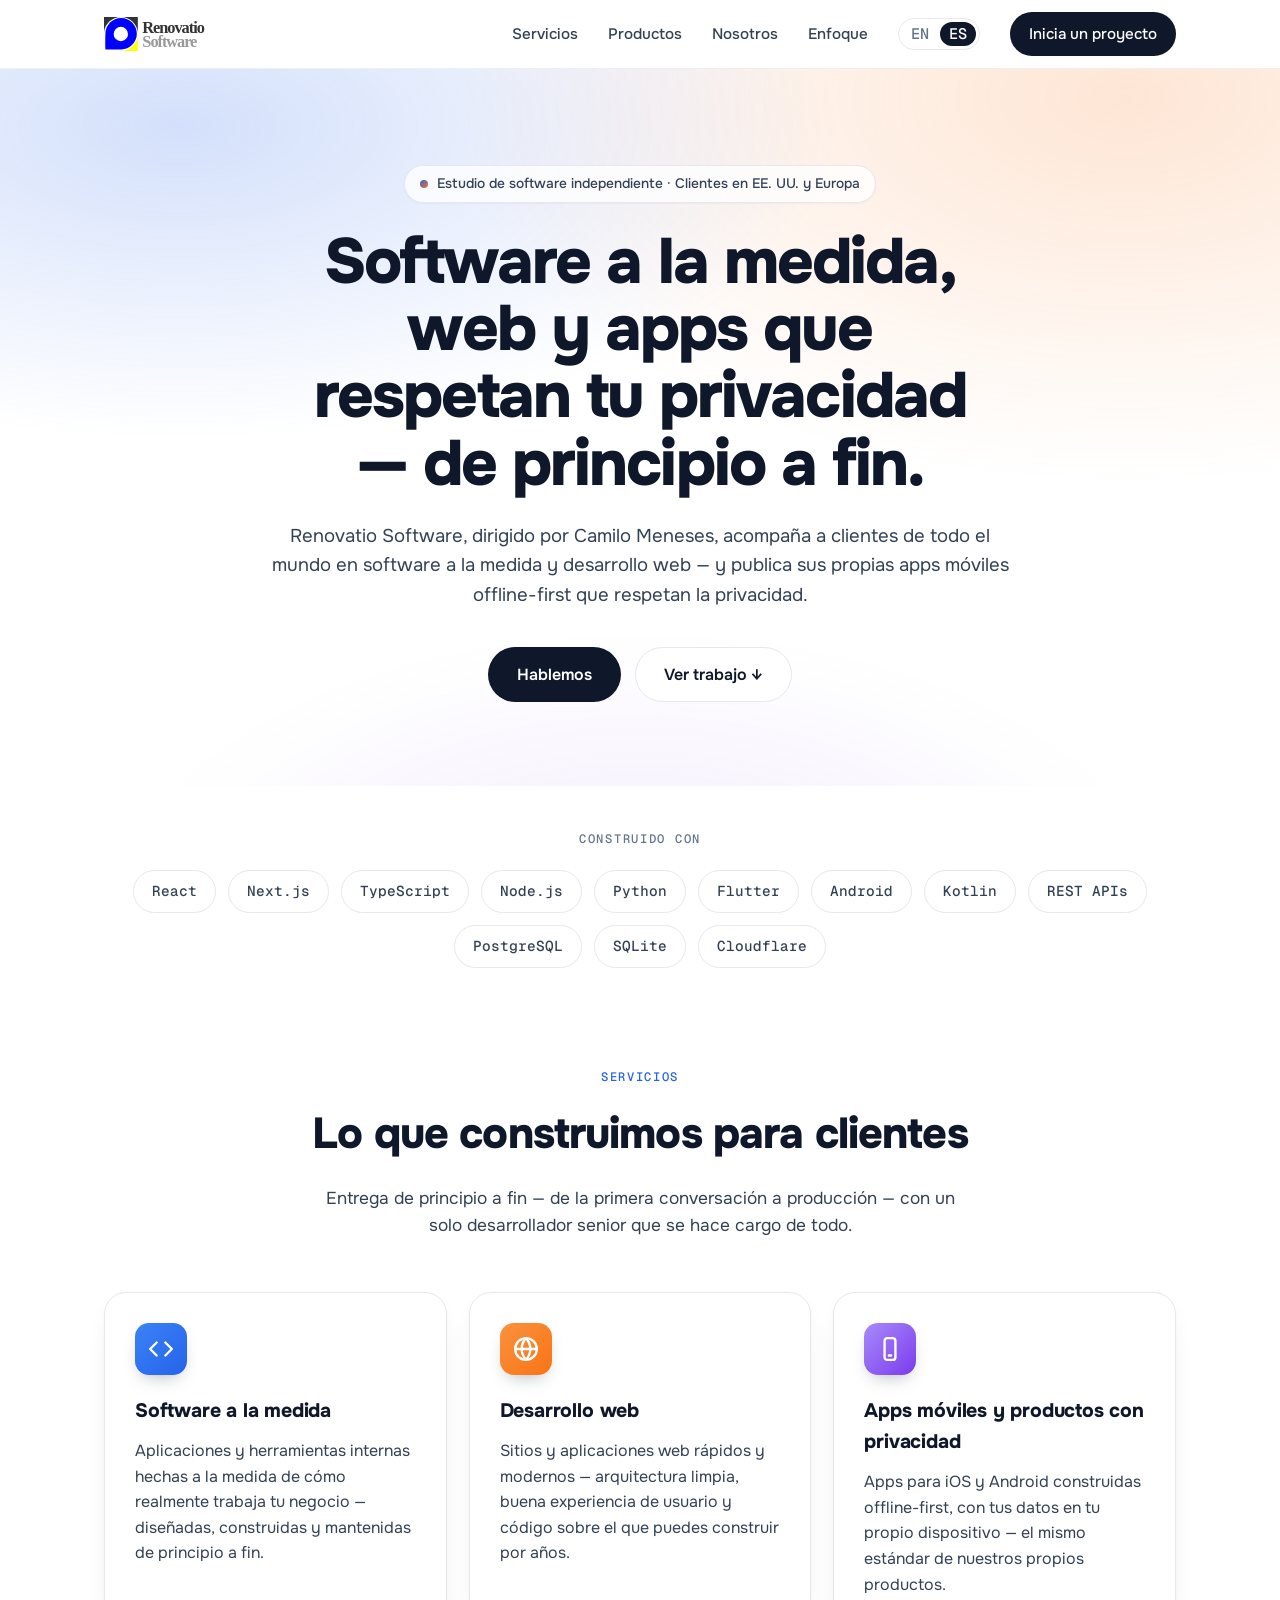
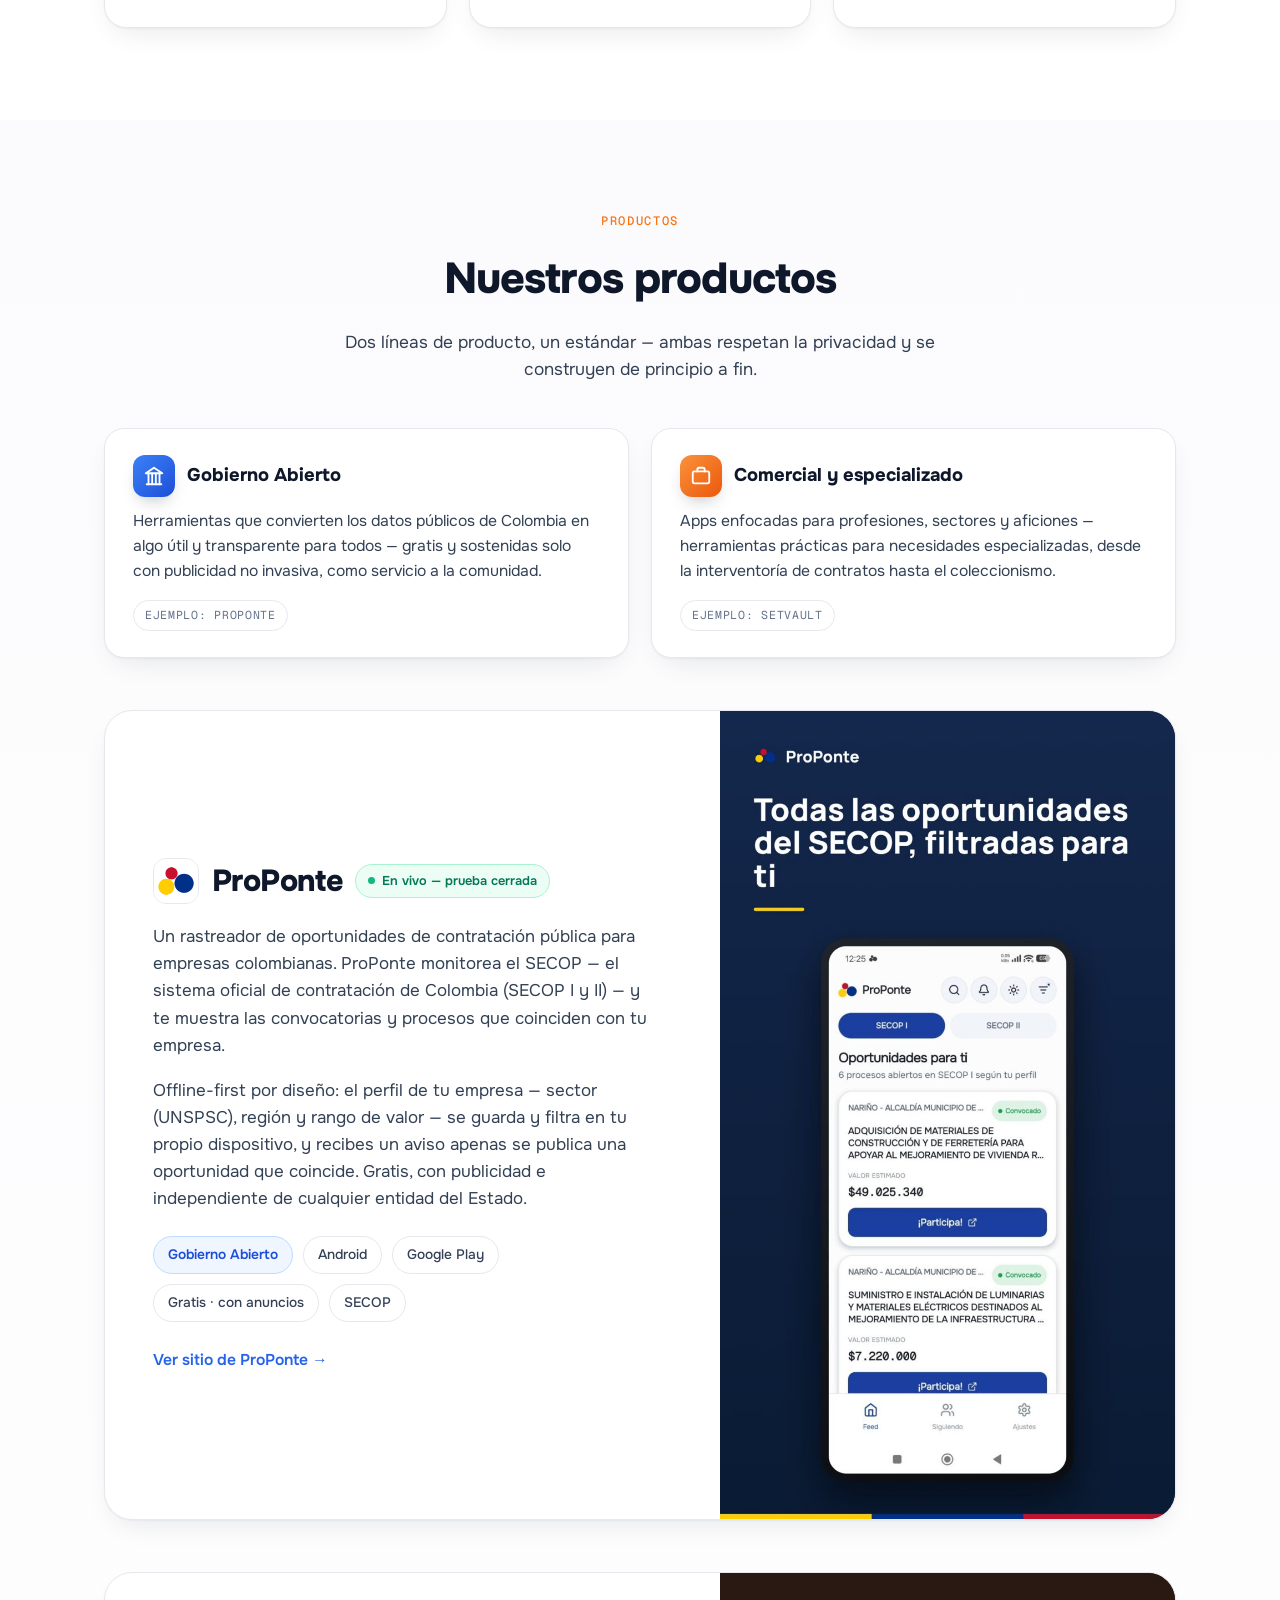
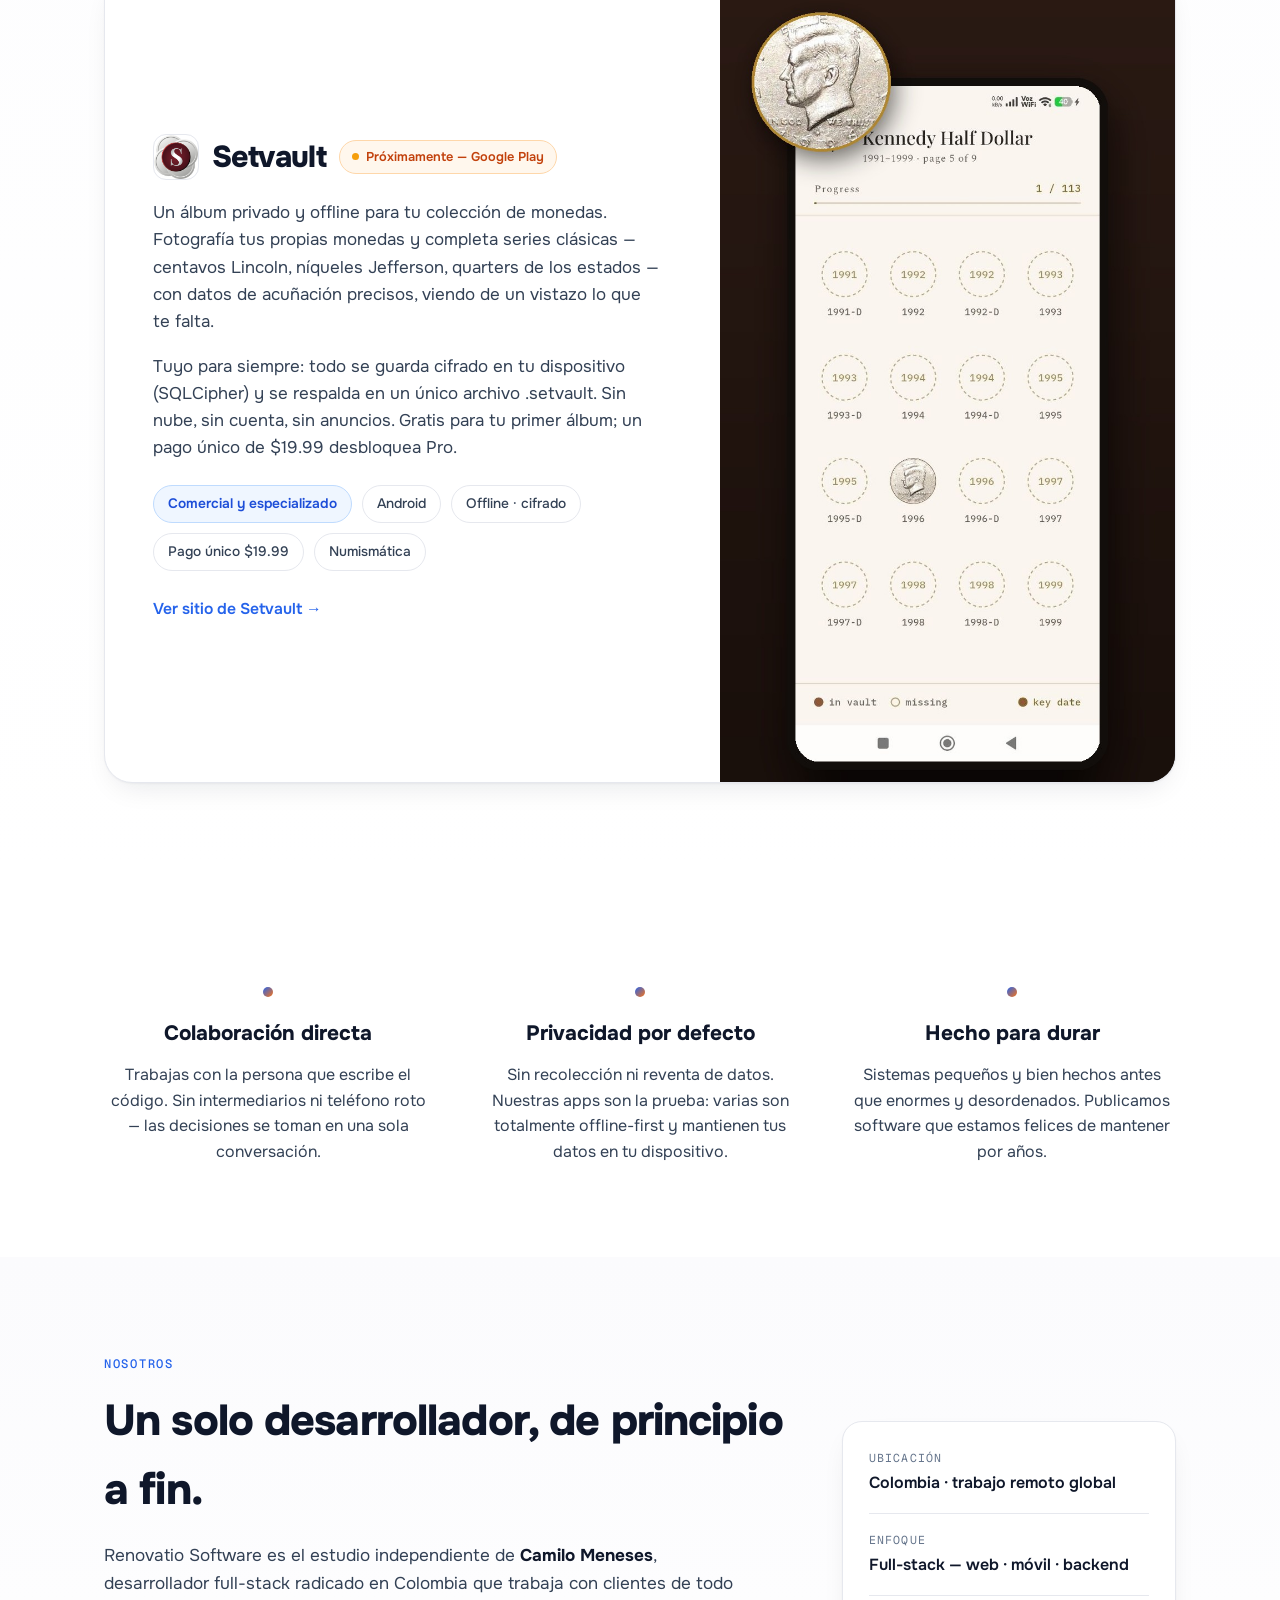
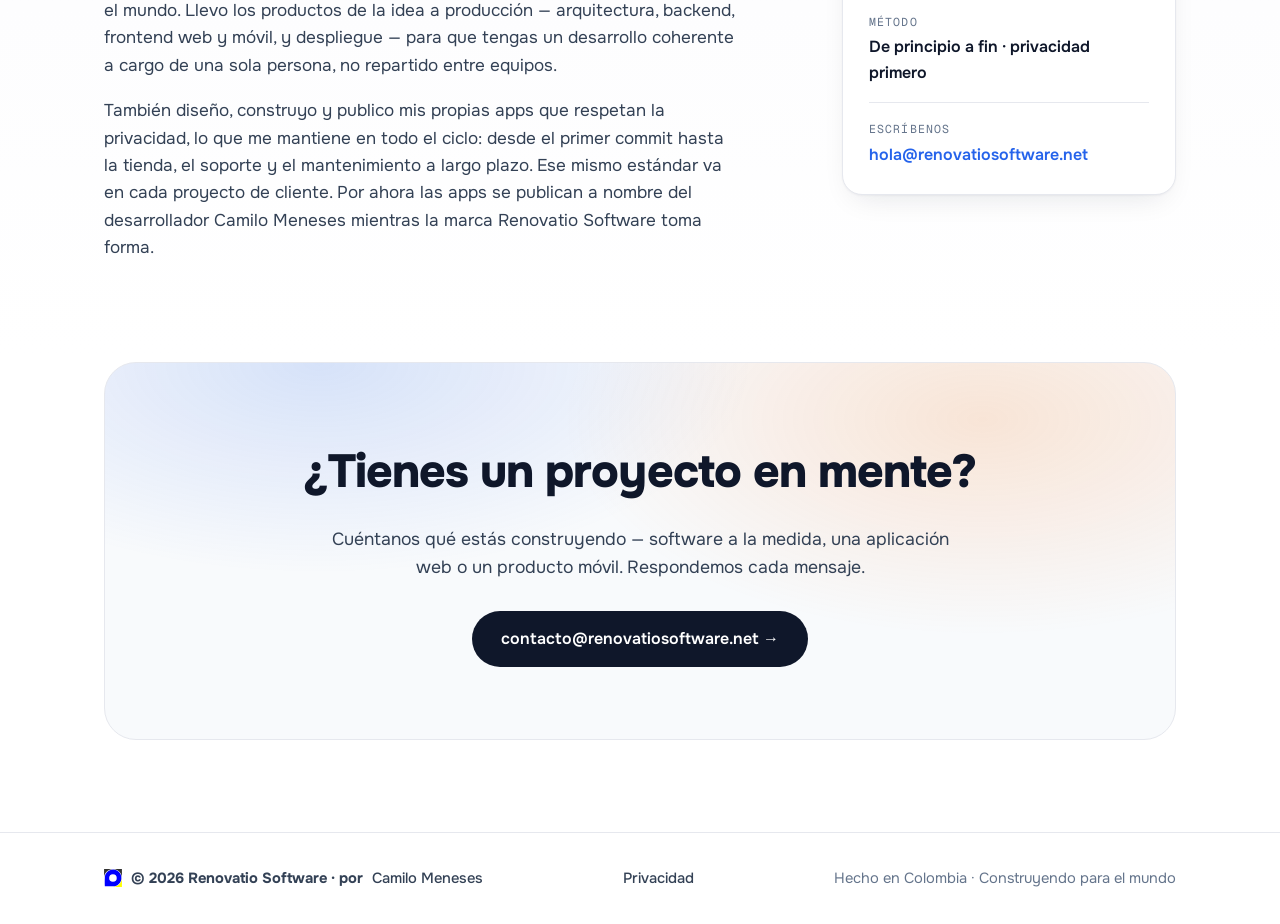
==== es/index.html @ 92948838 "landing: add Setvault product card (Commercial & specialized, EN+ES) + warm mockup and icon" ====
<!DOCTYPE html>
<html lang="es">
<head>
<meta charset="UTF-8" />
<meta name="viewport" content="width=device-width, initial-scale=1.0" />
<title>Renovatio Software — Software a la medida, web y apps con privacidad</title>
<meta name="description" content="Renovatio Software, dirigido por Camilo Meneses, es un estudio independiente que construye software a la medida, aplicaciones web y apps móviles que respetan la privacidad, para clientes de todo el mundo." />
<link rel="icon" type="image/svg+xml" href="../assets/renovatio_icon.svg" />
<link rel="canonical" href="https://renovatiosoftware.net/es/" />
<link rel="alternate" hreflang="en" href="https://renovatiosoftware.net/en/" />
<link rel="alternate" hreflang="es" href="https://renovatiosoftware.net/es/" />
<link rel="alternate" hreflang="x-default" href="https://renovatiosoftware.net/" />
<meta property="og:title" content="Renovatio Software — Software a la medida, web y apps con privacidad" />
<meta property="og:description" content="Estudio de software independiente dirigido por Camilo Meneses. Software a la medida, desarrollo web y apps móviles que respetan la privacidad — de principio a fin." />
<meta property="og:type" content="website" />
<meta property="og:url" content="https://renovatiosoftware.net/es/" />
<meta property="og:locale" content="es_ES" />
<meta property="og:locale:alternate" content="en_US" />
<script type="application/ld+json">
{"@context":"https://schema.org","@graph":[
{"@type":"Organization","@id":"https://renovatiosoftware.net/#studio","name":"Renovatio Software","url":"https://renovatiosoftware.net/","logo":"https://renovatiosoftware.net/assets/renovatio_icon.svg","email":"hola@renovatiosoftware.net","description":"Estudio de software independiente que construye software a la medida, aplicaciones web y apps móviles que respetan la privacidad.","founder":{"@id":"https://renovatiosoftware.net/#camilo"}},
{"@type":"Person","@id":"https://renovatiosoftware.net/#camilo","name":"Camilo Meneses","jobTitle":"Desarrollador de software independiente","description":"Desarrollador full-stack y fundador de Renovatio Software: software a la medida, aplicaciones web y apps móviles que respetan la privacidad.","url":"https://renovatiosoftware.net/","sameAs":["https://www.linkedin.com/in/camilo-meneses/"],"worksFor":{"@id":"https://renovatiosoftware.net/#studio"},"knowsAbout":["Desarrollo full-stack","Desarrollo web","Desarrollo de apps móviles","Flutter","React","Node.js","TypeScript"]}
]}
</script>
<style>
  @font-face{font-family:'Onest';font-style:normal;font-weight:400 800;font-display:swap;src:url(../assets/fonts/onest.woff2) format('woff2')}
  @font-face{font-family:'Geist Mono';font-style:normal;font-weight:400 600;font-display:swap;src:url(../assets/fonts/geistmono.woff2) format('woff2')}
  :root{
    --ink:#0f172a;--ink-soft:#334155;--muted:#64748b;--line:#e6e8ee;--bg:#ffffff;
    --blue:#2563eb;--orange:#f97316;--violet:#7c3aed;--radius:22px;
    --shadow:0 1px 2px rgba(15,23,42,.04), 0 12px 30px -12px rgba(15,23,42,.12);
    --font:'Onest',-apple-system,BlinkMacSystemFont,"Segoe UI",Roboto,Helvetica,Arial,"Apple Color Emoji","Segoe UI Emoji",sans-serif;
    --mono:'Geist Mono',ui-monospace,SFMono-Regular,Menlo,Consolas,monospace;
  }
  *{box-sizing:border-box;margin:0;padding:0}
  html{scroll-behavior:smooth}
  body{font-family:var(--font);color:var(--ink);background:var(--bg);line-height:1.6;-webkit-font-smoothing:antialiased;text-rendering:optimizeLegibility;overflow-x:hidden}
  a{color:inherit;text-decoration:none}
  .wrap{max-width:1120px;margin:0 auto;padding:0 24px}
  section{position:relative}
  .eyebrow{font-family:var(--mono);font-size:.76rem;font-weight:500;letter-spacing:.14em;text-transform:uppercase}

  header.nav{position:sticky;top:0;z-index:50;backdrop-filter:saturate(160%) blur(12px);background:rgba(255,255,255,.72);border-bottom:1px solid rgba(230,232,238,.7)}
  .nav-inner{display:flex;align-items:center;justify-content:space-between;height:68px}
  .brand{display:flex;align-items:center;gap:11px;font-weight:800;font-size:1.06rem;letter-spacing:-.01em}
  .brand-logo{height:34px;width:auto;display:block}
  .nav-links{display:flex;align-items:center;gap:30px}
  .nav-links a{color:var(--ink-soft);font-weight:500;font-size:.95rem}
  .nav-links a:hover{color:var(--ink)}
  .btn{display:inline-flex;align-items:center;justify-content:center;gap:8px;font-weight:600;font-size:.95rem;border-radius:999px;padding:11px 22px;border:1px solid transparent;cursor:pointer;transition:transform .15s ease, box-shadow .15s ease, background .15s ease}
  .btn-dark{background:var(--ink);color:#fff}
  .btn-dark:hover{transform:translateY(-1px);box-shadow:0 10px 24px -10px rgba(15,23,42,.6)}
  .btn-ghost{background:#fff;color:var(--ink);border-color:var(--line)}
  .btn-ghost:hover{border-color:#cbd5e1;transform:translateY(-1px)}
  .nav .btn{padding:9px 18px;white-space:nowrap}
  .nav-links a.cta-nav{display:inline-flex;color:#fff}
  .lang{display:inline-flex;gap:2px;border:1px solid var(--line);border-radius:999px;padding:3px;font-family:var(--mono);font-size:.75rem}
  .lang a{padding:4px 9px;border-radius:999px;color:var(--muted);line-height:1}
  .lang a:hover{color:var(--ink)}
  .lang a.lang-on{background:var(--ink);color:#fff}

  .hero{text-align:center;overflow:hidden;padding:96px 0 84px;
    background:
      radial-gradient(1100px 520px at 14% 8%, rgba(37,99,235,.20), transparent 60%),
      radial-gradient(1100px 620px at 88% 4%, rgba(249,115,22,.18), transparent 62%),
      radial-gradient(900px 500px at 50% 120%, rgba(124,58,237,.10), transparent 60%),
      #ffffff}
  .pill{display:inline-flex;align-items:center;gap:9px;background:rgba(255,255,255,.8);border:1px solid var(--line);padding:7px 15px;border-radius:999px;font-size:.86rem;color:var(--ink-soft);font-weight:500;box-shadow:0 1px 2px rgba(15,23,42,.04)}
  .pill .dot{width:8px;height:8px;border-radius:50%;background:linear-gradient(135deg,var(--blue),var(--orange))}
  h1{font-size:clamp(2.2rem,5.6vw,4rem);line-height:1.05;font-weight:800;letter-spacing:-.03em;margin:26px auto 0;max-width:16ch}
  .hero p.lead{margin:24px auto 0;max-width:62ch;font-size:1.16rem;color:var(--ink-soft)}
  .hero .actions{display:flex;gap:14px;justify-content:center;flex-wrap:wrap;margin-top:36px}
  .btn-lg{padding:14px 28px;font-size:1rem}

  .builtwith{padding:44px 0 8px;text-align:center}
  .builtwith .eyebrow{color:var(--muted)}
  .stack{display:flex;flex-wrap:wrap;gap:12px;justify-content:center;margin-top:20px}
  .chip{border:1px solid var(--line);background:#fff;border-radius:999px;padding:9px 18px;font-weight:500;font-size:.9rem;color:var(--ink-soft);font-family:var(--mono)}

  .section{padding:92px 0}
  .section-head{max-width:660px;margin:0 auto;text-align:center}
  .section-head h2{font-size:clamp(1.9rem,3.6vw,2.7rem);font-weight:800;letter-spacing:-.02em;margin-top:12px}
  .section-head p{margin-top:16px;color:var(--ink-soft);font-size:1.08rem}

  .cards-3{display:grid;grid-template-columns:repeat(3,1fr);gap:22px;margin-top:52px}
  .card{background:#fff;border:1px solid var(--line);border-radius:var(--radius);padding:30px;box-shadow:var(--shadow);position:relative;transition:transform .18s ease, box-shadow .18s ease}
  .card:hover{transform:translateY(-3px);box-shadow:0 1px 2px rgba(15,23,42,.04),0 22px 46px -20px rgba(15,23,42,.22)}
  .icon-tile{width:52px;height:52px;border-radius:14px;display:flex;align-items:center;justify-content:center;color:#fff;margin-bottom:20px;box-shadow:0 8px 18px -8px rgba(15,23,42,.35)}
  .icon-tile svg{width:26px;height:26px}
  .ic-blue{background:linear-gradient(135deg,#3b82f6,#2563eb)}
  .ic-orange{background:linear-gradient(135deg,#fb923c,#f97316)}
  .ic-violet{background:linear-gradient(135deg,#a78bfa,#7c3aed)}
  .card h3{font-size:1.22rem;font-weight:750;letter-spacing:-.01em}
  .card p{margin-top:12px;color:var(--ink-soft);font-size:1rem}

  .products{background:linear-gradient(180deg,#fbfbfd,#ffffff)}
  .product-card{background:#fff;border:1px solid var(--line);border-radius:28px;box-shadow:var(--shadow);overflow:hidden;margin-top:52px;display:grid;grid-template-columns:1.15fr .85fr;gap:0}
  .product-body{padding:48px;display:flex;flex-direction:column;justify-content:center}
  .product-head{display:flex;align-items:center;gap:13px;flex-wrap:wrap}
  .app-icon{width:46px;height:46px;border-radius:13px;border:1px solid var(--line);flex:none}
  .product-head h3{font-size:1.9rem;font-weight:800;letter-spacing:-.02em}
  .badge{display:inline-flex;align-items:center;gap:7px;font-size:.8rem;font-weight:600;padding:6px 12px;border-radius:999px}
  .badge-live{background:#ecfdf5;color:#047857;border:1px solid #a7f3d0}
  .badge-live .dot{width:7px;height:7px;border-radius:50%;background:#10b981}
  .badge-soon{background:#fff7ed;color:#c2410c;border:1px solid #fed7aa}
  .badge-soon .dot{width:7px;height:7px;border-radius:50%;background:#f59e0b}
  .product-body p.desc{margin-top:18px;color:var(--ink-soft);font-size:1.06rem;max-width:46ch}
  .tags{display:flex;flex-wrap:wrap;gap:10px;margin-top:24px}
  .tag{border:1px solid var(--line);background:#fff;border-radius:999px;padding:7px 14px;font-size:.86rem;font-weight:500;color:var(--ink-soft)}
  .product-link{display:inline-flex;align-items:center;gap:6px;margin-top:26px;font-weight:600;font-size:.98rem;color:var(--blue)}
  .product-link:hover{gap:9px}
  .product-media{background:linear-gradient(160deg,#14284d,#0c1a34);display:flex;align-items:flex-end;justify-content:center;position:relative;overflow:hidden}
  .product-media img{width:100%;height:100%;object-fit:cover;object-position:top center;display:block}
  .lines{display:grid;grid-template-columns:1fr 1fr;gap:22px;margin-top:44px}
  .line{background:#fff;border:1px solid var(--line);border-radius:20px;padding:26px 28px;box-shadow:var(--shadow)}
  .line .ln-top{display:flex;align-items:center;gap:12px}
  .line .ln-ic{width:42px;height:42px;border-radius:12px;display:flex;align-items:center;justify-content:center;color:#fff;flex:none;box-shadow:0 8px 18px -8px rgba(15,23,42,.35)}
  .line .ln-ic svg{width:22px;height:22px}
  .ln-gov{background:linear-gradient(135deg,#3b82f6,#1d4ed8)}
  .ln-com{background:linear-gradient(135deg,#fb923c,#ea580c)}
  .line h3{font-size:1.15rem;font-weight:750}
  .line p{margin-top:12px;color:var(--ink-soft);font-size:.98rem}
  .line .ln-tag{display:inline-block;margin-top:16px;font-family:var(--mono);font-size:.72rem;letter-spacing:.06em;text-transform:uppercase;color:var(--muted);border:1px solid var(--line);border-radius:999px;padding:5px 11px}
  .tag-cat{color:#1d4ed8;background:#eff6ff;border-color:#bfdbfe;font-weight:600}
  @media (max-width:760px){.lines{grid-template-columns:1fr}}

  .values{display:grid;grid-template-columns:repeat(3,1fr);gap:44px;margin-top:20px;text-align:center}
  .value .vdot{width:10px;height:10px;border-radius:50%;margin:0 auto 20px;background:linear-gradient(135deg,var(--blue),var(--orange))}
  .value h3{font-size:1.3rem;font-weight:750}
  .value p{margin-top:12px;color:var(--ink-soft)}

  .about{background:linear-gradient(180deg,#fbfbfd,#ffffff)}
  .about-grid{display:grid;grid-template-columns:1.35fr .65fr;gap:44px;align-items:center;margin-top:6px}
  .about-text h2{font-size:clamp(1.9rem,3.6vw,2.7rem);font-weight:800;letter-spacing:-.02em;margin-top:12px}
  .about-text p{margin-top:18px;color:var(--ink-soft);font-size:1.07rem;max-width:58ch}
  .about-text p .name{color:var(--ink);font-weight:700}
  .facts{background:#fff;border:1px solid var(--line);border-radius:20px;padding:10px 26px;box-shadow:var(--shadow)}
  .facts .frow{display:flex;flex-direction:column;gap:3px;padding:17px 0;border-bottom:1px solid var(--line)}
  .facts .frow:last-child{border-bottom:0}
  .facts .fk{font-family:var(--mono);font-size:.72rem;letter-spacing:.1em;text-transform:uppercase;color:var(--muted)}
  .facts .fv{font-weight:600;color:var(--ink);font-size:1rem}
  .facts .fv a{color:var(--blue)}
  @media (max-width:900px){.about-grid{grid-template-columns:1fr;gap:30px}}

  .contact-panel{border-radius:32px;text-align:center;padding:72px 32px;margin-top:8px;
    background:
      radial-gradient(700px 340px at 20% 0%, rgba(37,99,235,.16), transparent 62%),
      radial-gradient(700px 360px at 82% 15%, rgba(249,115,22,.16), transparent 60%),
      #f8fafc;
    border:1px solid var(--line)}
  .contact-panel h2{font-size:clamp(1.9rem,4vw,2.9rem);font-weight:800;letter-spacing:-.02em}
  .contact-panel p{margin:16px auto 0;max-width:54ch;color:var(--ink-soft);font-size:1.1rem}
  .contact-panel .btn{margin-top:30px}

  footer{border-top:1px solid var(--line);padding:34px 0}
  .foot-inner{display:flex;align-items:center;justify-content:space-between;gap:16px;flex-wrap:wrap;color:var(--muted);font-size:.92rem}
  .foot-inner .brand-sm{display:flex;align-items:center;gap:9px;font-weight:700;color:var(--ink-soft)}
  .foot-inner a{color:var(--ink-soft);font-weight:500}
  .foot-inner a:hover{color:var(--ink)}

  @media (max-width:900px){
    .cards-3{grid-template-columns:1fr}
    .product-card{grid-template-columns:1fr}
    .product-media{min-height:380px;order:2}
    .values{grid-template-columns:1fr;gap:34px}
  }
  @media (max-width:720px){
    .nav-links > a:not(.cta-nav){display:none}
    .nav-links{gap:14px}
    .hero{padding:72px 0 60px}
    .section{padding:68px 0}
    .product-body{padding:30px}
  }
  @media (max-width:480px){
    .wrap{padding:0 16px}
    .nav-links{gap:8px}
    .brand-logo{height:26px}
    .nav .btn{padding:7px 11px;font-size:.78rem}
    .lang{font-size:.66rem;padding:2px}
    .lang a{padding:4px 6px}
    .contact-panel{padding:48px 18px}
    .contact-panel .btn{font-size:.82rem;padding:12px 16px;max-width:100%;white-space:normal;overflow-wrap:anywhere;line-height:1.3}
  }
</style>
</head>
<body>

<!-- ===================== NAV ===================== -->
<header class="nav">
  <div class="wrap nav-inner">
    <a class="brand" href="#top" aria-label="Inicio de Renovatio Software">
      <img class="brand-logo" src="../assets/renovatio_horizontal_claro.svg" alt="Renovatio Software" />
    </a>
    <nav class="nav-links">
      <a href="#services">Servicios</a>
      <a href="#products">Productos</a>
      <a href="#about">Nosotros</a>
      <a href="#approach">Enfoque</a>
      <span class="lang" aria-label="Idioma">
        <a href="../en/">EN</a>
        <a class="lang-on" href="./" aria-current="page">ES</a>
      </span>
      <a class="btn btn-dark cta-nav" href="mailto:proyectos@renovatiosoftware.net">Inicia un proyecto</a>
    </nav>
  </div>
</header>

<!-- ===================== HERO ===================== -->
<section class="hero" id="top">
  <div class="wrap">
    <span class="pill"><span class="dot" aria-hidden="true"></span> Estudio de software independiente · Clientes en EE. UU. y Europa</span>
    <h1>Software a la medida, web y apps que respetan tu privacidad — de principio a fin.</h1>
    <p class="lead">Renovatio Software, dirigido por Camilo Meneses, acompaña a clientes de todo el mundo en software a la medida y desarrollo web — y publica sus propias apps móviles offline-first que respetan la privacidad.</p>
    <div class="actions">
      <a class="btn btn-dark btn-lg" href="mailto:proyectos@renovatiosoftware.net">Hablemos</a>
      <a class="btn btn-ghost btn-lg" href="#products">Ver trabajo ↓</a>
    </div>
  </div>
</section>

<!-- ===================== BUILT WITH ===================== -->
<section class="builtwith">
  <div class="wrap">
    <div class="eyebrow">Construido con</div>
    <div class="stack">
      <span class="chip">React</span>
      <span class="chip">Next.js</span>
      <span class="chip">TypeScript</span>
      <span class="chip">Node.js</span>
      <span class="chip">Python</span>
      <span class="chip">Flutter</span>
      <span class="chip">Android</span>
      <span class="chip">Kotlin</span>
      <span class="chip">REST APIs</span>
      <span class="chip">PostgreSQL</span>
      <span class="chip">SQLite</span>
      <span class="chip">Cloudflare</span>
    </div>
  </div>
</section>

<!-- ===================== SERVICES ===================== -->
<section class="section" id="services">
  <div class="wrap">
    <div class="section-head">
      <div class="eyebrow" style="color:var(--blue)">Servicios</div>
      <h2>Lo que construimos para clientes</h2>
      <p>Entrega de principio a fin — de la primera conversación a producción — con un solo desarrollador senior que se hace cargo de todo.</p>
    </div>
    <div class="cards-3">
      <article class="card">
        <div class="icon-tile ic-blue" aria-hidden="true">
          <svg viewBox="0 0 24 24" fill="none" stroke="currentColor" stroke-width="2.2" stroke-linecap="round" stroke-linejoin="round"><polyline points="16 18 22 12 16 6"/><polyline points="8 6 2 12 8 18"/></svg>
        </div>
        <h3>Software a la medida</h3>
        <p>Aplicaciones y herramientas internas hechas a la medida de cómo realmente trabaja tu negocio — diseñadas, construidas y mantenidas de principio a fin.</p>
      </article>
      <article class="card">
        <div class="icon-tile ic-orange" aria-hidden="true">
          <svg viewBox="0 0 24 24" fill="none" stroke="currentColor" stroke-width="2.2" stroke-linecap="round" stroke-linejoin="round"><circle cx="12" cy="12" r="10"/><line x1="2" y1="12" x2="22" y2="12"/><path d="M12 2a15.3 15.3 0 0 1 4 10 15.3 15.3 0 0 1-4 10 15.3 15.3 0 0 1-4-10 15.3 15.3 0 0 1 4-10z"/></svg>
        </div>
        <h3>Desarrollo web</h3>
        <p>Sitios y aplicaciones web rápidos y modernos — arquitectura limpia, buena experiencia de usuario y código sobre el que puedes construir por años.</p>
      </article>
      <article class="card">
        <div class="icon-tile ic-violet" aria-hidden="true">
          <svg viewBox="0 0 24 24" fill="none" stroke="currentColor" stroke-width="2.2" stroke-linecap="round" stroke-linejoin="round"><rect x="7" y="2" width="10" height="20" rx="2.5"/><line x1="11" y1="18" x2="13" y2="18"/></svg>
        </div>
        <h3>Apps móviles y productos con privacidad</h3>
        <p>Apps para iOS y Android construidas offline-first, con tus datos en tu propio dispositivo — el mismo estándar de nuestros propios productos.</p>
      </article>
    </div>
  </div>
</section>

<!-- ===================== PRODUCTS ===================== -->
<section class="section products" id="products">
  <div class="wrap">
    <div class="section-head">
      <div class="eyebrow" style="color:var(--orange)">Productos</div>
      <h2>Nuestros productos</h2>
      <p>Dos líneas de producto, un estándar — ambas respetan la privacidad y se construyen de principio a fin.</p>
    </div>

    <div class="lines">
      <div class="line">
        <div class="ln-top">
          <span class="ln-ic ln-gov" aria-hidden="true"><svg viewBox="0 0 24 24" fill="none" stroke="currentColor" stroke-width="2" stroke-linecap="round" stroke-linejoin="round"><polygon points="12 3 3 9 21 9"/><line x1="4" y1="21" x2="20" y2="21"/><line x1="6" y1="21" x2="6" y2="10"/><line x1="10" y1="21" x2="10" y2="10"/><line x1="14" y1="21" x2="14" y2="10"/><line x1="18" y1="21" x2="18" y2="10"/></svg></span>
          <h3>Gobierno Abierto</h3>
        </div>
        <p>Herramientas que convierten los datos públicos de Colombia en algo útil y transparente para todos — gratis y sostenidas solo con publicidad no invasiva, como servicio a la comunidad.</p>
        <span class="ln-tag">Ejemplo: ProPonte</span>
      </div>
      <div class="line">
        <div class="ln-top">
          <span class="ln-ic ln-com" aria-hidden="true"><svg viewBox="0 0 24 24" fill="none" stroke="currentColor" stroke-width="2" stroke-linecap="round" stroke-linejoin="round"><rect x="3" y="7" width="18" height="13" rx="2"/><path d="M8 7V5a2 2 0 0 1 2-2h4a2 2 0 0 1 2 2v2"/></svg></span>
          <h3>Comercial y especializado</h3>
        </div>
        <p>Apps enfocadas para profesiones, sectores y aficiones — herramientas prácticas para necesidades especializadas, desde la interventoría de contratos hasta el coleccionismo.</p>
        <span class="ln-tag">Ejemplo: Setvault</span>
      </div>
    </div>

    <article class="product-card">
      <div class="product-body">
        <div class="product-head">
          <img class="app-icon" src="../assets/proponte-icon.png" alt="Ícono de la app ProPonte" />
          <h3>ProPonte</h3>
          <span class="badge badge-live"><span class="dot" aria-hidden="true"></span> En vivo — prueba cerrada</span>
        </div>
        <p class="desc">Un rastreador de oportunidades de contratación pública para empresas colombianas. ProPonte monitorea el SECOP — el sistema oficial de contratación de Colombia (SECOP I y II) — y te muestra las convocatorias y procesos que coinciden con tu empresa.</p>
        <p class="desc">Offline-first por diseño: el perfil de tu empresa — sector (UNSPSC), región y rango de valor — se guarda y filtra en tu propio dispositivo, y recibes un aviso apenas se publica una oportunidad que coincide. Gratis, con publicidad e independiente de cualquier entidad del Estado.</p>
        <div class="tags">
          <span class="tag tag-cat">Gobierno Abierto</span>
          <span class="tag">Android</span>
          <span class="tag">Google Play</span>
          <span class="tag">Gratis · con anuncios</span>
          <span class="tag">SECOP</span>
        </div>
        <a class="product-link" href="../proponte/">Ver sitio de ProPonte →</a>
      </div>
      <div class="product-media">
        <img src="../assets/proponte-mockup.jpg" alt="La app ProPonte mostrando un feed de oportunidades de contratación pública del SECOP" loading="lazy" />
      </div>
    </article>

    <article class="product-card">
      <div class="product-body">
        <div class="product-head">
          <img class="app-icon" src="../assets/setvault-icon.png" alt="Ícono de la app Setvault" />
          <h3>Setvault</h3>
          <span class="badge badge-soon"><span class="dot" aria-hidden="true"></span> Próximamente — Google Play</span>
        </div>
        <p class="desc">Un álbum privado y offline para tu colección de monedas. Fotografía tus propias monedas y completa series clásicas — centavos Lincoln, níqueles Jefferson, quarters de los estados — con datos de acuñación precisos, viendo de un vistazo lo que te falta.</p>
        <p class="desc">Tuyo para siempre: todo se guarda cifrado en tu dispositivo (SQLCipher) y se respalda en un único archivo .setvault. Sin nube, sin cuenta, sin anuncios. Gratis para tu primer álbum; un pago único de $19.99 desbloquea Pro.</p>
        <div class="tags">
          <span class="tag tag-cat">Comercial y especializado</span>
          <span class="tag">Android</span>
          <span class="tag">Offline · cifrado</span>
          <span class="tag">Pago único $19.99</span>
          <span class="tag">Numismática</span>
        </div>
        <a class="product-link" href="../setvault/">Ver sitio de Setvault →</a>
      </div>
      <div class="product-media" style="background:linear-gradient(160deg,#2b1a12,#160f0c)">
        <img src="../assets/setvault-mockup.jpg" alt="La app Setvault mostrando una página de álbum del Kennedy Half Dollar con monedas coleccionadas y faltantes" loading="lazy" />
      </div>
    </article>

  </div>
</section>

<!-- ===================== APPROACH ===================== -->
<section class="section" id="approach">
  <div class="wrap">
    <div class="values">
      <div class="value">
        <div class="vdot" aria-hidden="true"></div>
        <h3>Colaboración directa</h3>
        <p>Trabajas con la persona que escribe el código. Sin intermediarios ni teléfono roto — las decisiones se toman en una sola conversación.</p>
      </div>
      <div class="value">
        <div class="vdot" aria-hidden="true"></div>
        <h3>Privacidad por defecto</h3>
        <p>Sin recolección ni reventa de datos. Nuestras apps son la prueba: varias son totalmente offline-first y mantienen tus datos en tu dispositivo.</p>
      </div>
      <div class="value">
        <div class="vdot" aria-hidden="true"></div>
        <h3>Hecho para durar</h3>
        <p>Sistemas pequeños y bien hechos antes que enormes y desordenados. Publicamos software que estamos felices de mantener por años.</p>
      </div>
    </div>
  </div>
</section>

<!-- ===================== ABOUT ===================== -->
<section class="section about" id="about">
  <div class="wrap">
    <div class="about-grid">
      <div class="about-text">
        <div class="eyebrow" style="color:var(--blue)">Nosotros</div>
        <h2>Un solo desarrollador, de principio a fin.</h2>
        <p>Renovatio Software es el estudio independiente de <span class="name"><a href="https://www.linkedin.com/in/camilo-meneses/" target="_blank" rel="noopener">Camilo Meneses</a></span>, desarrollador full-stack radicado en Colombia que trabaja con clientes de todo el mundo. Llevo los productos de la idea a producción — arquitectura, backend, frontend web y móvil, y despliegue — para que tengas un desarrollo coherente a cargo de una sola persona, no repartido entre equipos.</p>
        <p>También diseño, construyo y publico mis propias apps que respetan la privacidad, lo que me mantiene en todo el ciclo: desde el primer commit hasta la tienda, el soporte y el mantenimiento a largo plazo. Ese mismo estándar va en cada proyecto de cliente. Por ahora las apps se publican a nombre del desarrollador Camilo Meneses mientras la marca Renovatio Software toma forma.</p>
      </div>
      <aside class="facts">
        <div class="frow"><span class="fk">Ubicación</span><span class="fv">Colombia · trabajo remoto global</span></div>
        <div class="frow"><span class="fk">Enfoque</span><span class="fv">Full-stack — web · móvil · backend</span></div>
        <div class="frow"><span class="fk">Método</span><span class="fv">De principio a fin · privacidad primero</span></div>
        <div class="frow"><span class="fk">Escríbenos</span><span class="fv"><a href="mailto:hola@renovatiosoftware.net">hola@renovatiosoftware.net</a></span></div>
      </aside>
    </div>
  </div>
</section>

<!-- ===================== CONTACT ===================== -->
<section class="section" id="contact" style="padding-top:0">
  <div class="wrap">
    <div class="contact-panel">
      <h2>¿Tienes un proyecto en mente?</h2>
      <p>Cuéntanos qué estás construyendo — software a la medida, una aplicación web o un producto móvil. Respondemos cada mensaje.</p>
      <a class="btn btn-dark btn-lg" href="mailto:contacto@renovatiosoftware.net">contacto@renovatiosoftware.net →</a>
    </div>
  </div>
</section>

<!-- ===================== FOOTER ===================== -->
<footer>
  <div class="wrap foot-inner">
    <span class="brand-sm"><img src="../assets/renovatio_icon.svg" alt="" style="height:18px;width:18px;display:block" />© 2026 Renovatio Software · por <a href="https://www.linkedin.com/in/camilo-meneses/" target="_blank" rel="noopener">Camilo Meneses</a></span>
    <a href="privacidad/">Privacidad</a>
    <span>Hecho en Colombia · Construyendo para el mundo</span>
  </div>
</footer>

</body>
</html>
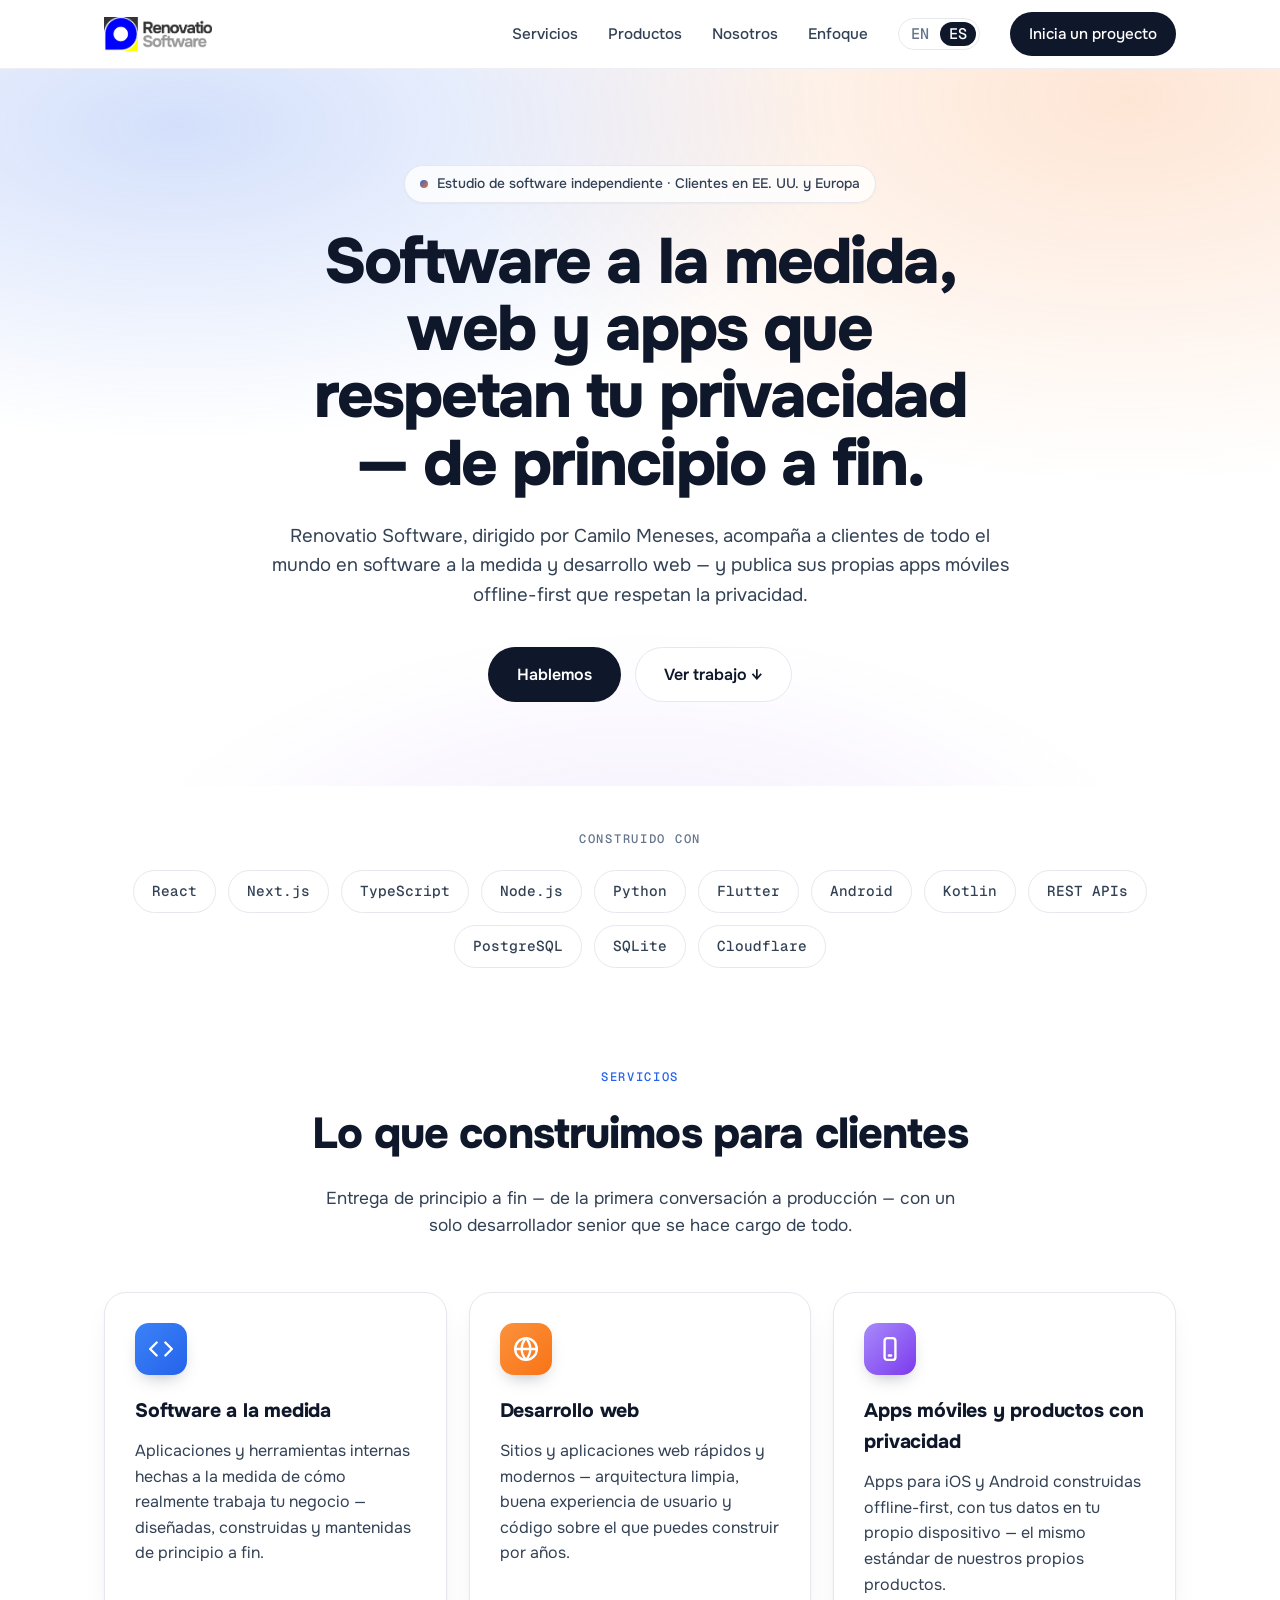
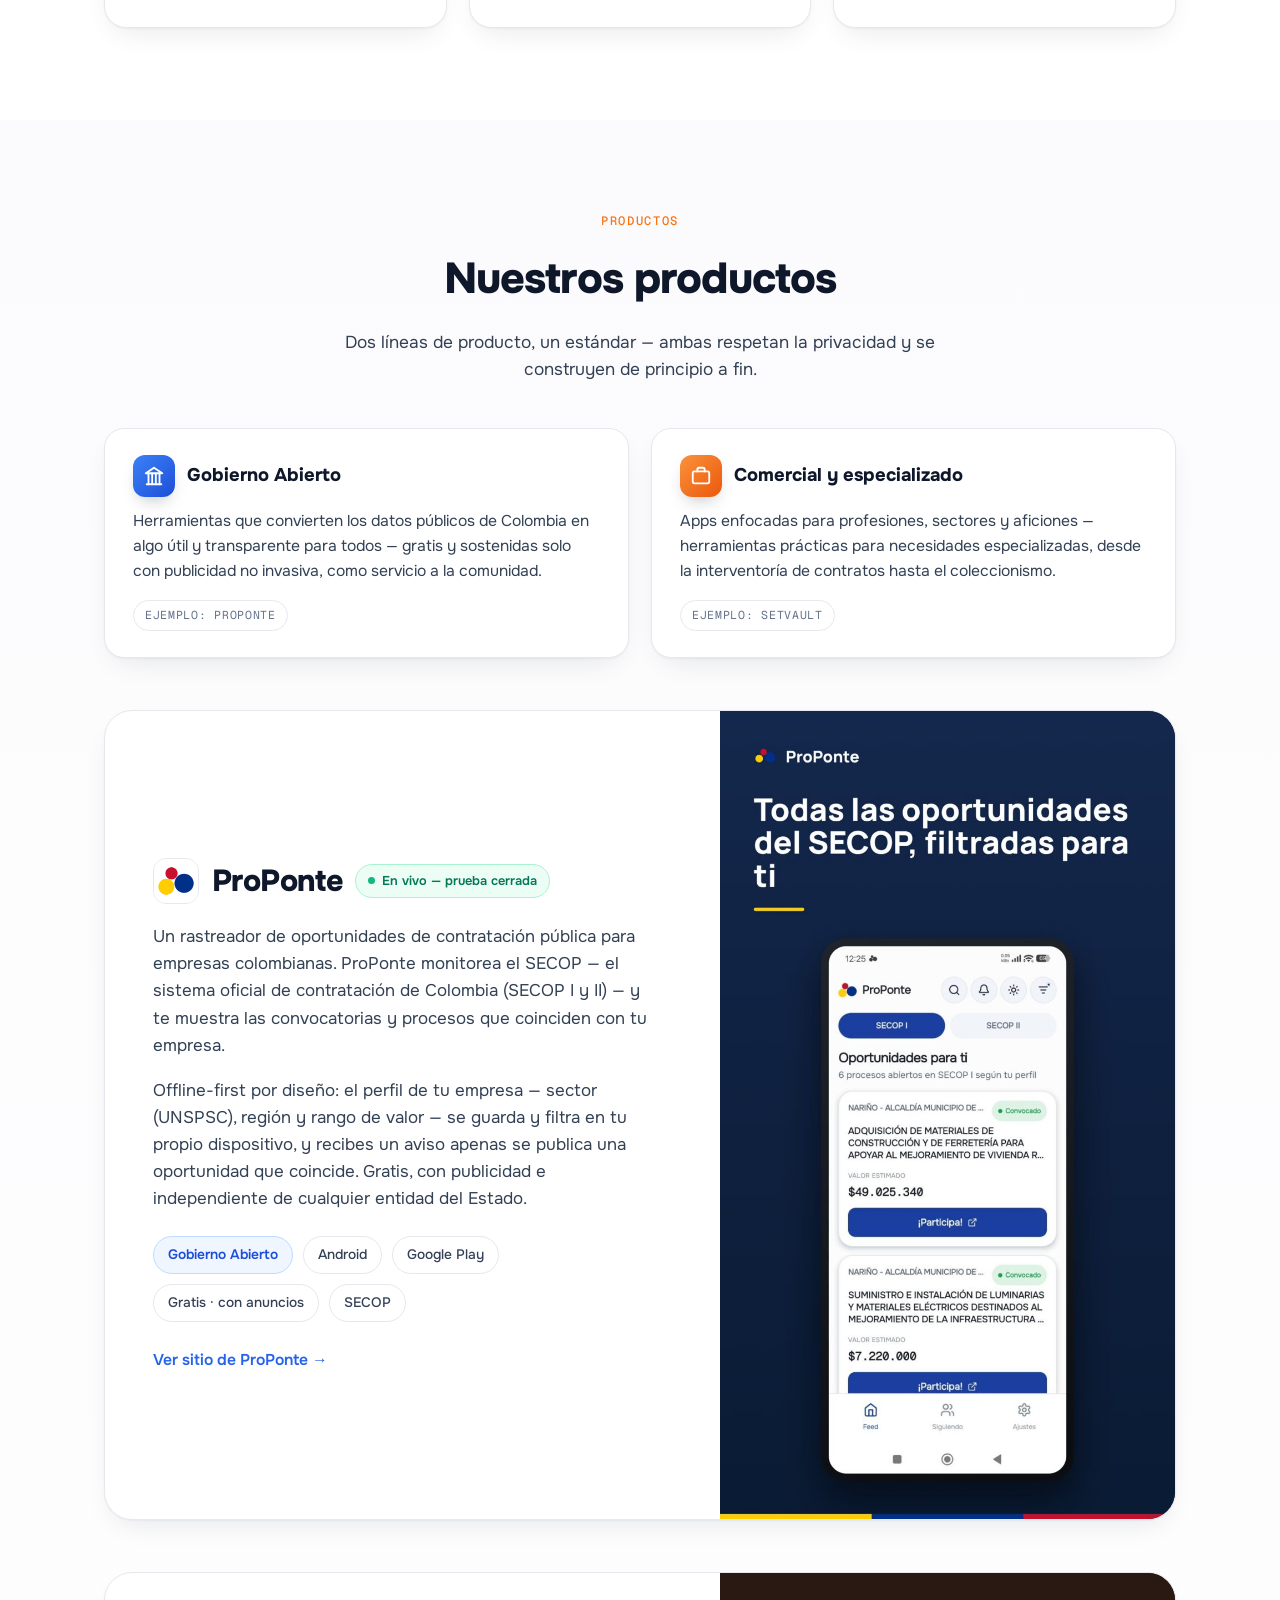
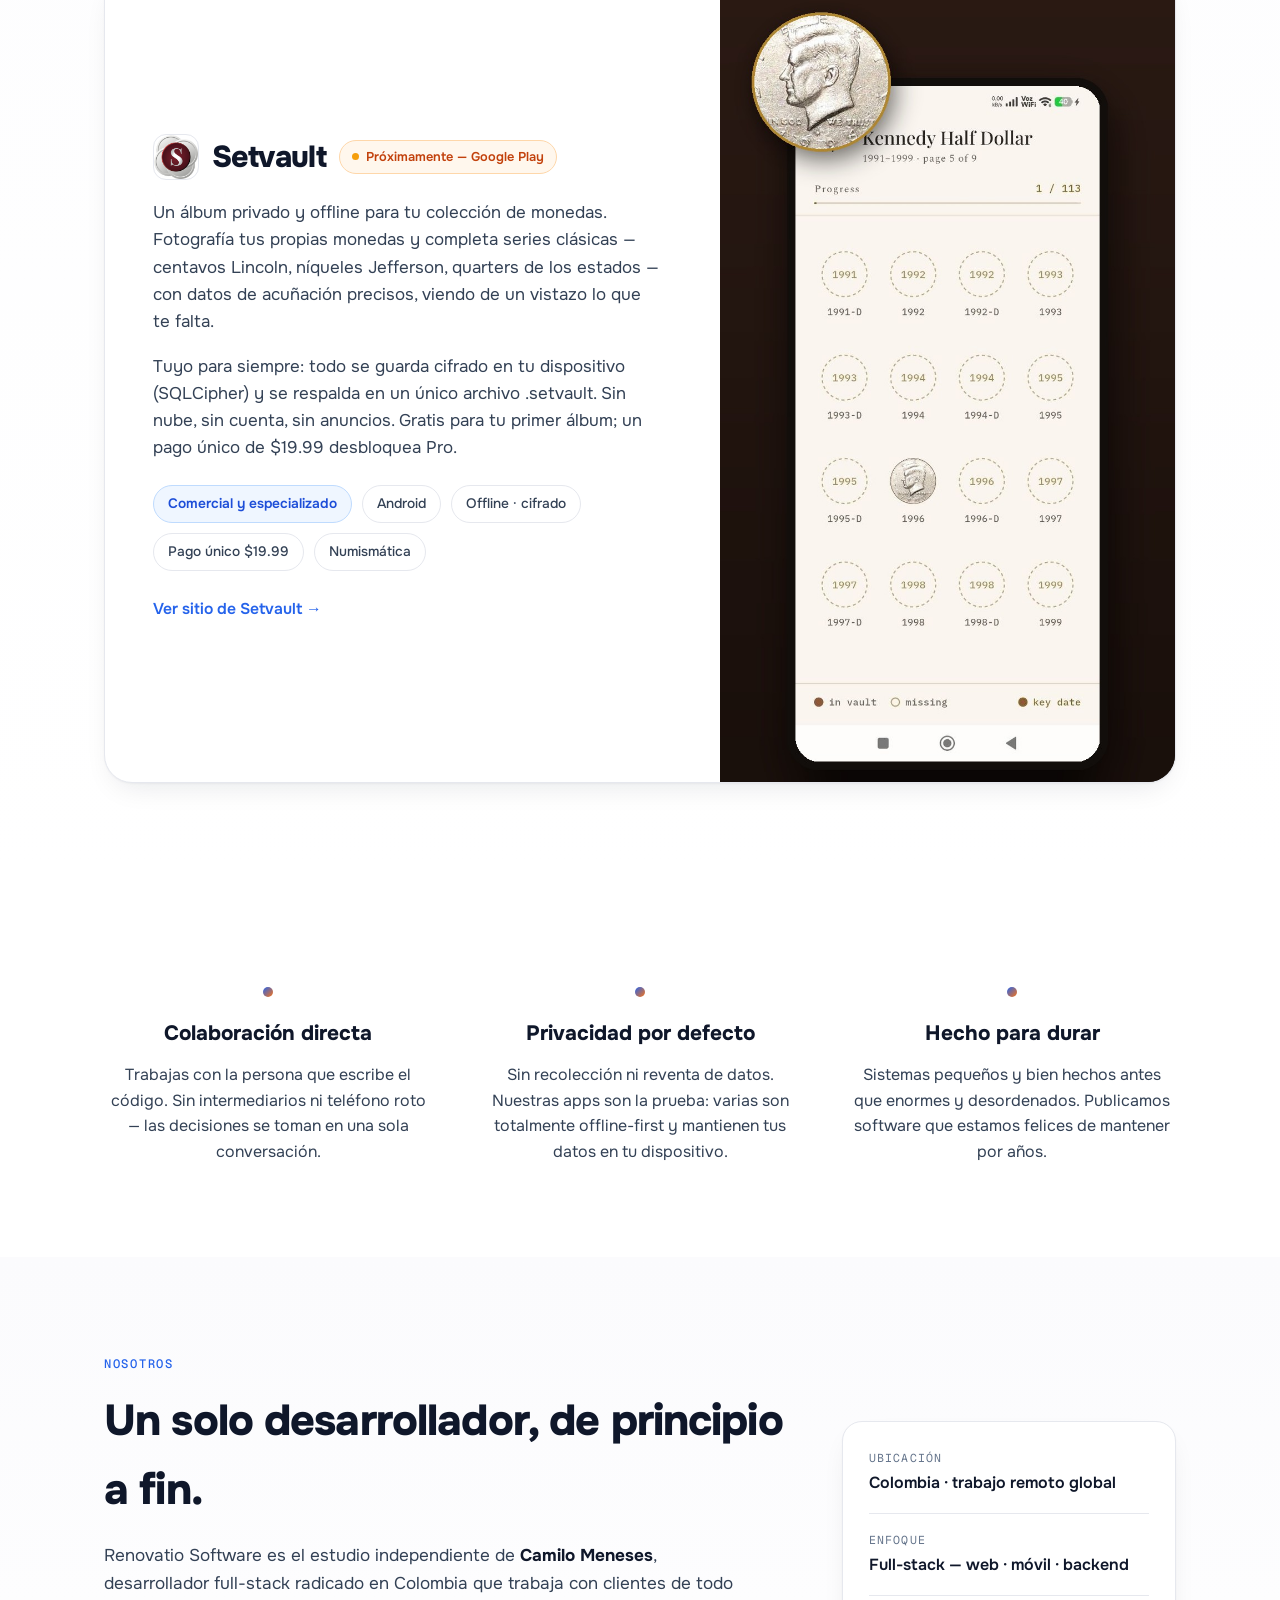
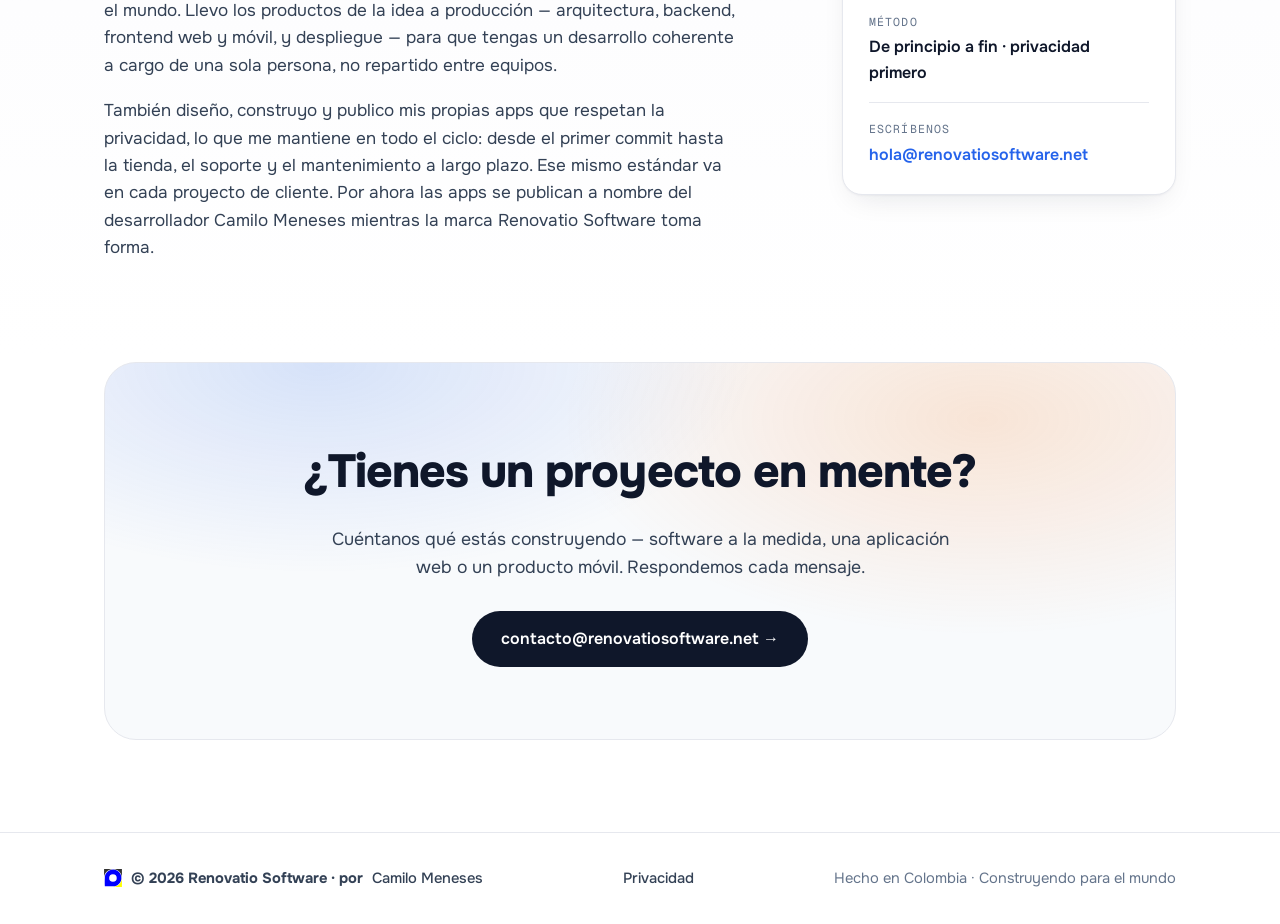
==== commit c9b8ee8d: "navbar: use PNG logo (font-independent) instead of SVG with referenced Onest font" ====
--- a/es/index.html
+++ b/es/index.html
@@ -189,7 +189,7 @@
 <header class="nav">
   <div class="wrap nav-inner">
     <a class="brand" href="#top" aria-label="Inicio de Renovatio Software">
-      <img class="brand-logo" src="../assets/renovatio_horizontal_claro.svg" alt="Renovatio Software" />
+      <img class="brand-logo" src="../assets/renovatio_horizontal.png" alt="Renovatio Software" />
     </a>
     <nav class="nav-links">
       <a href="#services">Servicios</a>
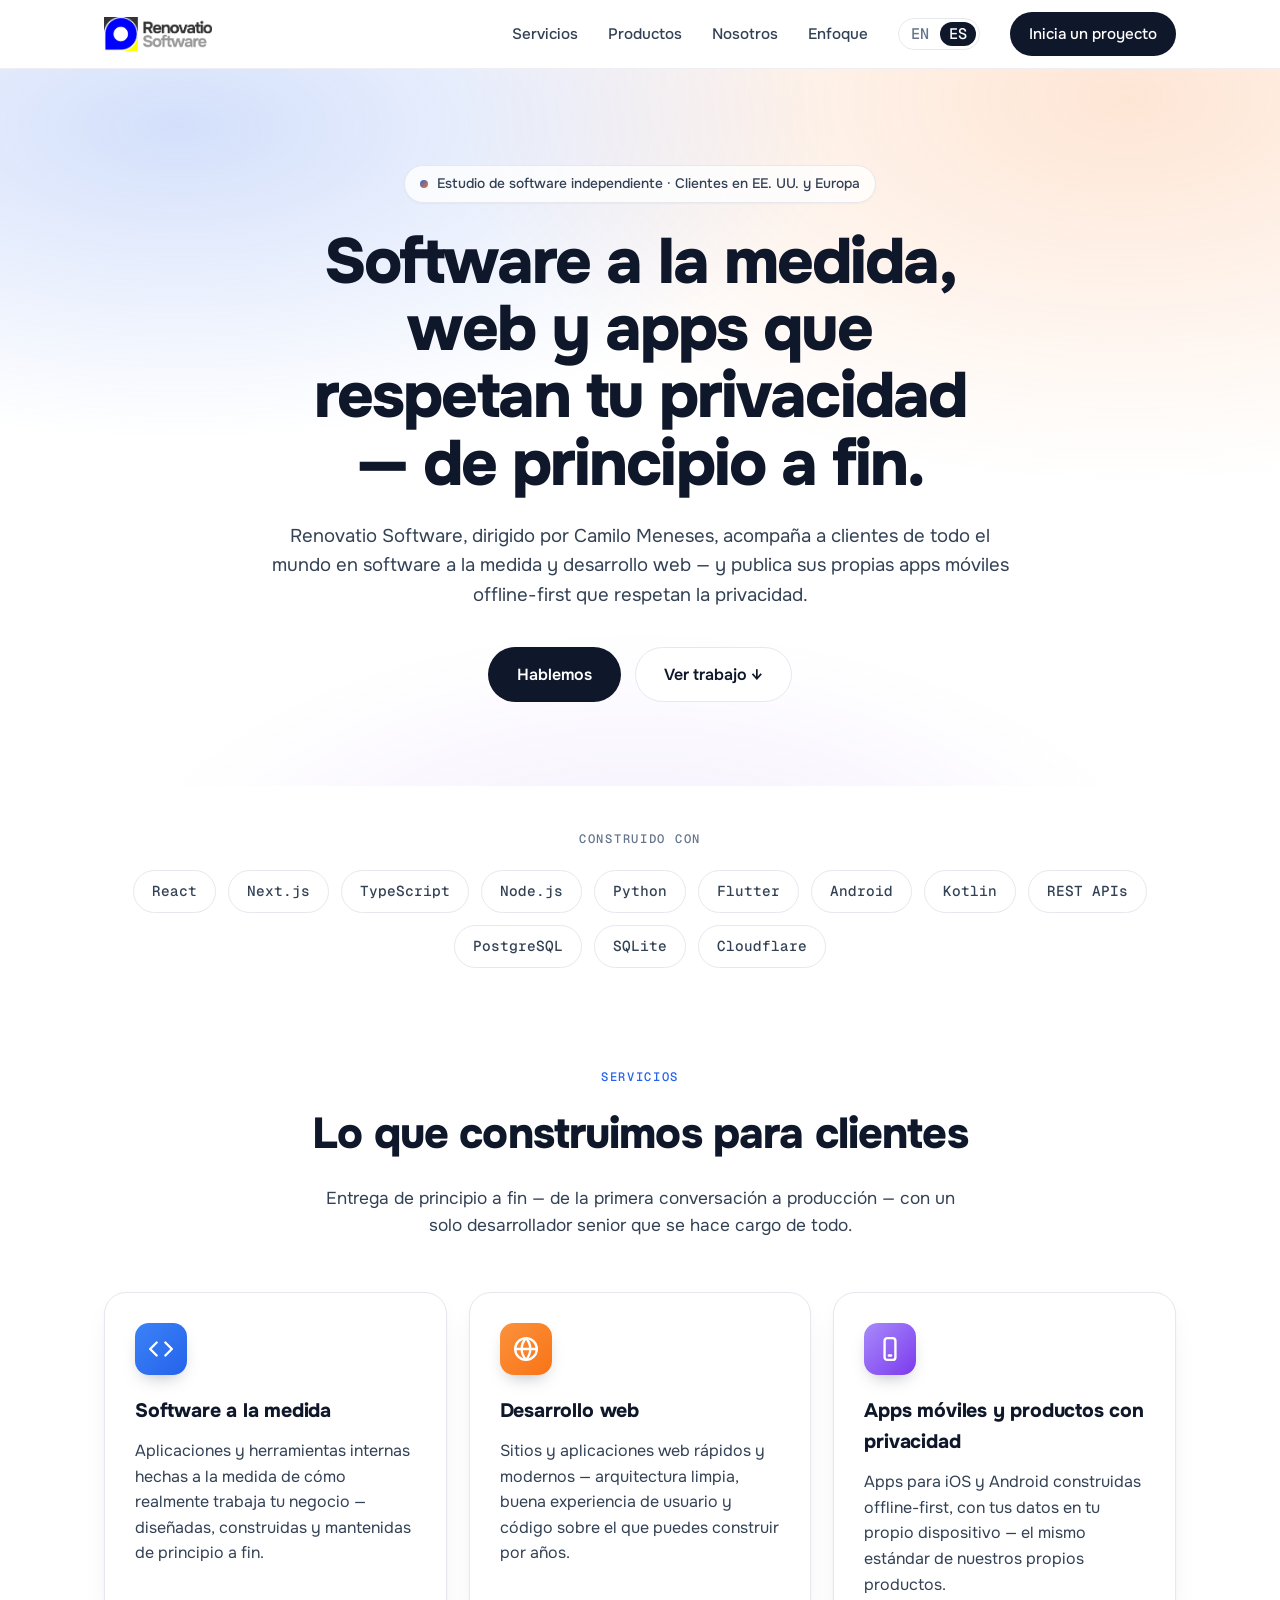
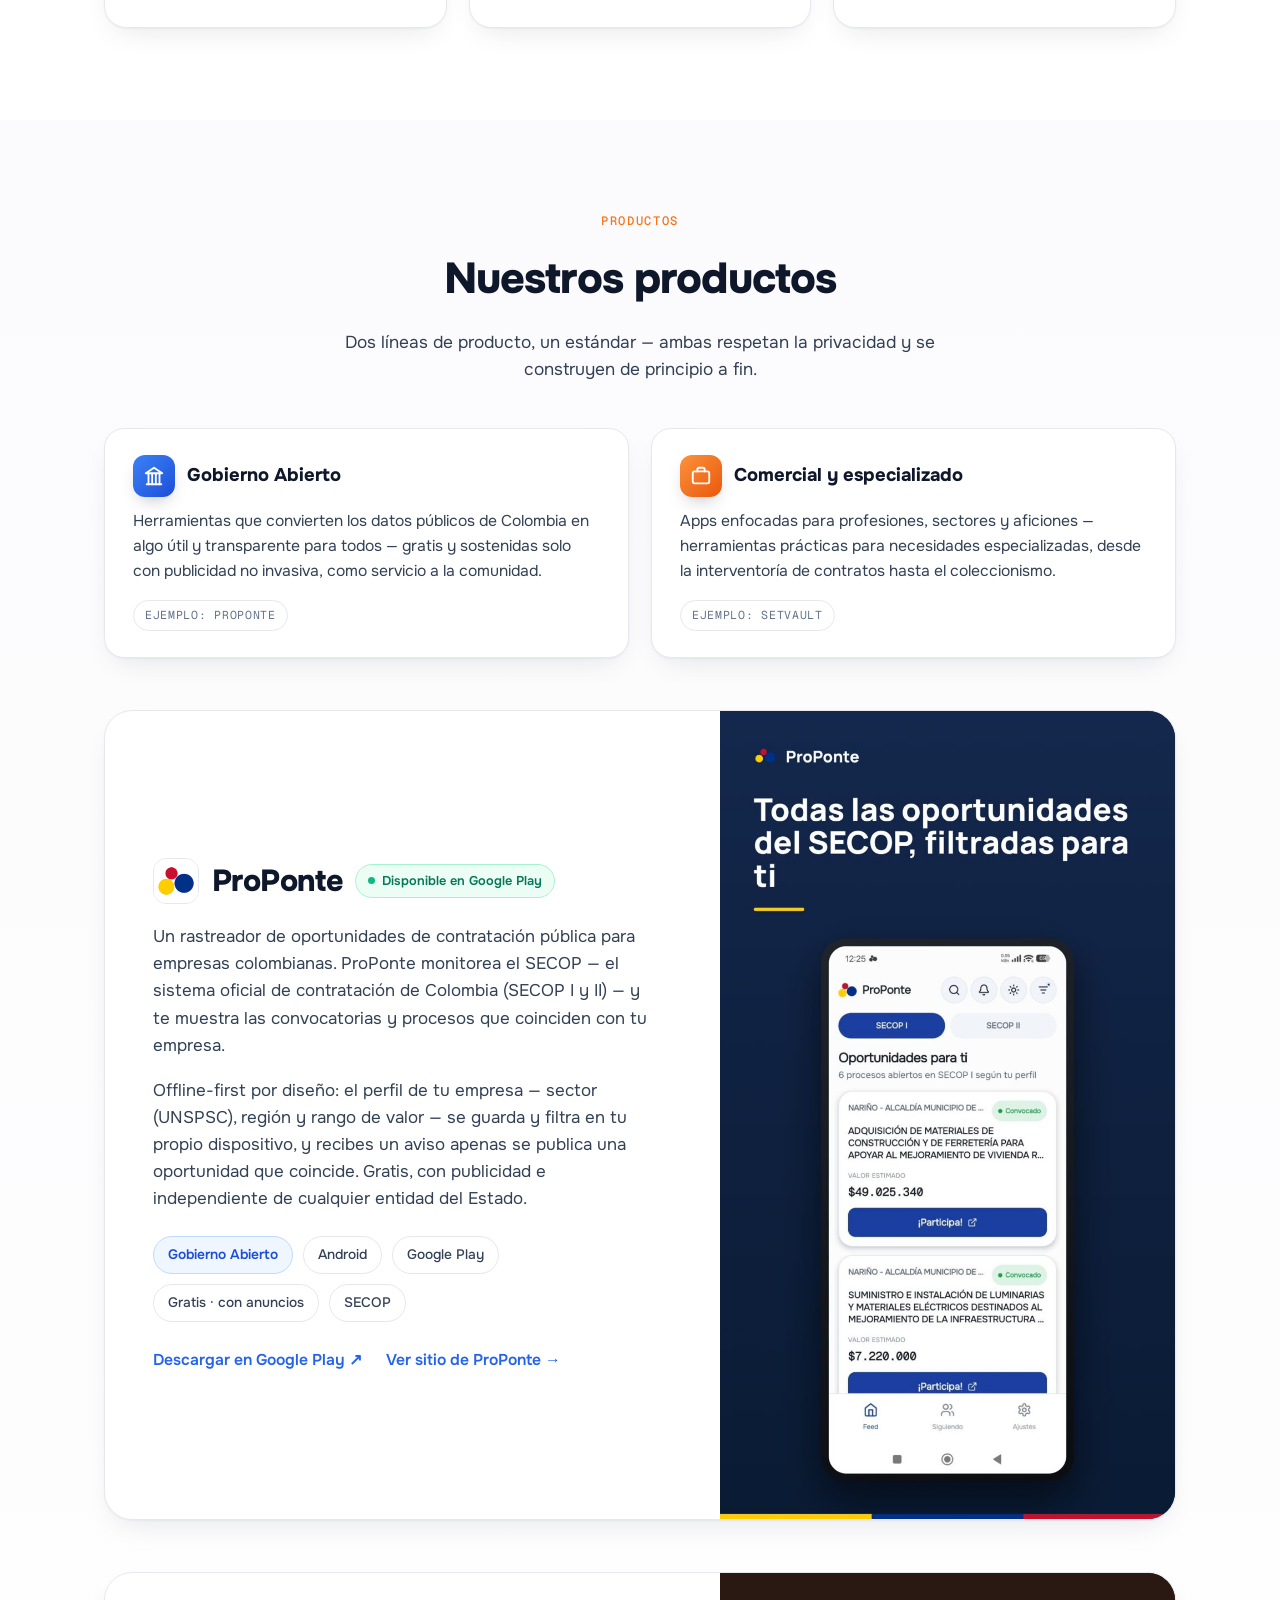
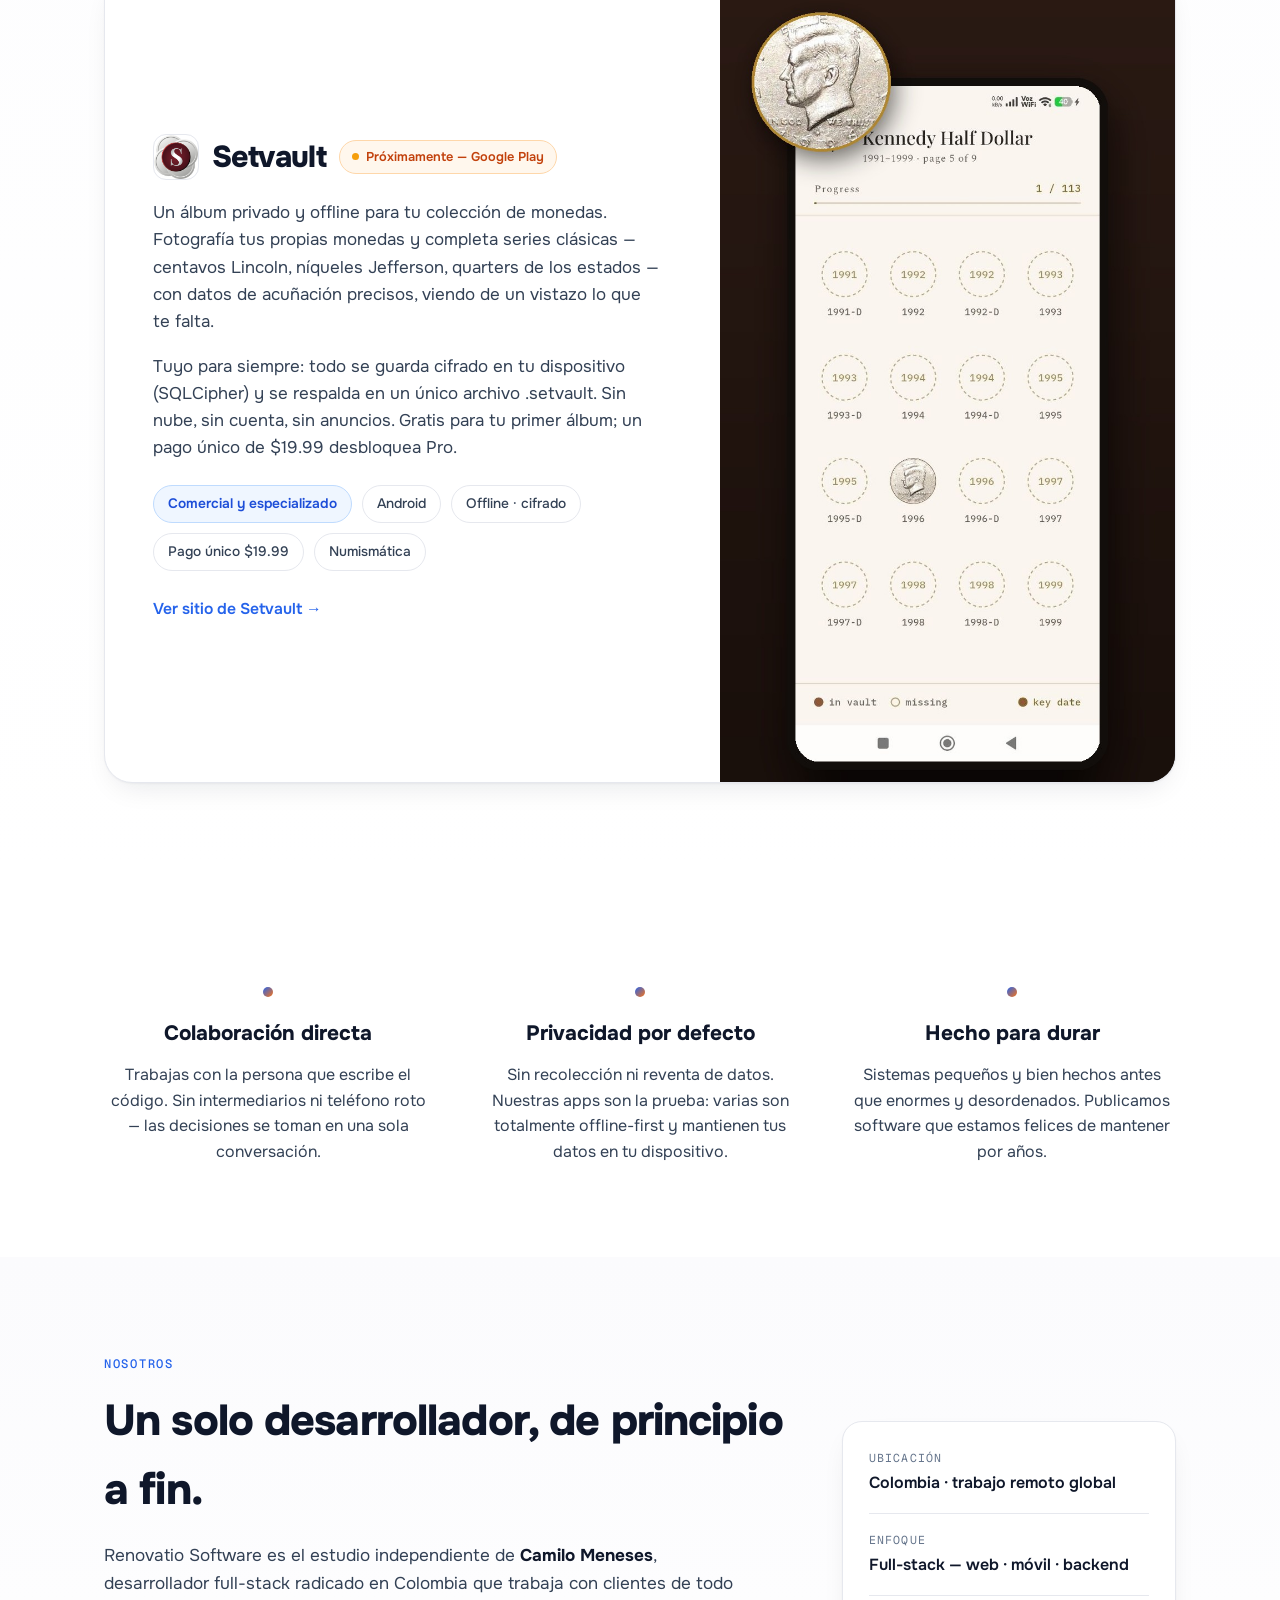
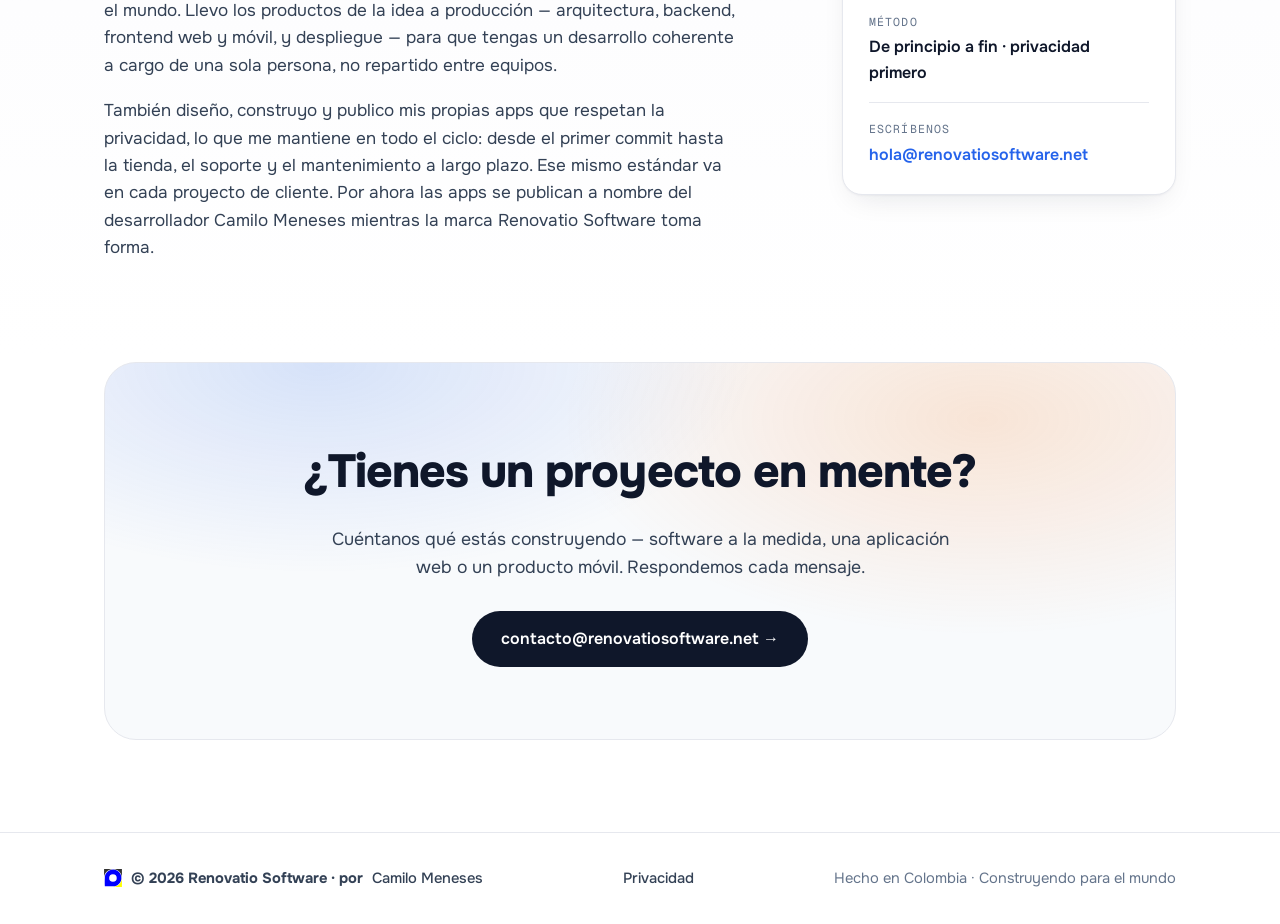
==== commit 9d8357cf: "proponte: app publicada — CTA a Play en el institucional + app-ads.txt ProPonte se publicó en Produc" ====
--- a/es/index.html
+++ b/es/index.html
@@ -306,7 +306,7 @@
         <div class="product-head">
           <img class="app-icon" src="../assets/proponte-icon.png" alt="Ícono de la app ProPonte" />
           <h3>ProPonte</h3>
-          <span class="badge badge-live"><span class="dot" aria-hidden="true"></span> En vivo — prueba cerrada</span>
+          <span class="badge badge-live"><span class="dot" aria-hidden="true"></span> Disponible en Google Play</span>
         </div>
         <p class="desc">Un rastreador de oportunidades de contratación pública para empresas colombianas. ProPonte monitorea el SECOP — el sistema oficial de contratación de Colombia (SECOP I y II) — y te muestra las convocatorias y procesos que coinciden con tu empresa.</p>
         <p class="desc">Offline-first por diseño: el perfil de tu empresa — sector (UNSPSC), región y rango de valor — se guarda y filtra en tu propio dispositivo, y recibes un aviso apenas se publica una oportunidad que coincide. Gratis, con publicidad e independiente de cualquier entidad del Estado.</p>
@@ -317,7 +317,10 @@
           <span class="tag">Gratis · con anuncios</span>
           <span class="tag">SECOP</span>
         </div>
-        <a class="product-link" href="../proponte/">Ver sitio de ProPonte →</a>
+        <div style="display:flex;gap:24px;flex-wrap:wrap">
+          <a class="product-link" href="https://play.google.com/store/apps/details?id=co.renovatiosoftware.proponte" rel="noopener">Descargar en Google Play ↗</a>
+          <a class="product-link" href="../proponte/">Ver sitio de ProPonte →</a>
+        </div>
       </div>
       <div class="product-media">
         <img src="../assets/proponte-mockup.jpg" alt="La app ProPonte mostrando un feed de oportunidades de contratación pública del SECOP" loading="lazy" />
@@ -413,5 +416,13 @@
   </div>
 </footer>
 
+<style>img{-webkit-user-drag:none;-khtml-user-drag:none;-moz-user-drag:none;-o-user-drag:none;user-drag:none;-webkit-user-select:none;-moz-user-select:none;user-select:none;-webkit-touch-callout:none}</style>
+<script>
+(function(){
+  function block(e){ if(e.target && e.target.tagName === 'IMG'){ e.preventDefault(); return false; } }
+  document.addEventListener('contextmenu', block);
+  document.addEventListener('dragstart', block);
+})();
+</script>
 </body>
 </html>
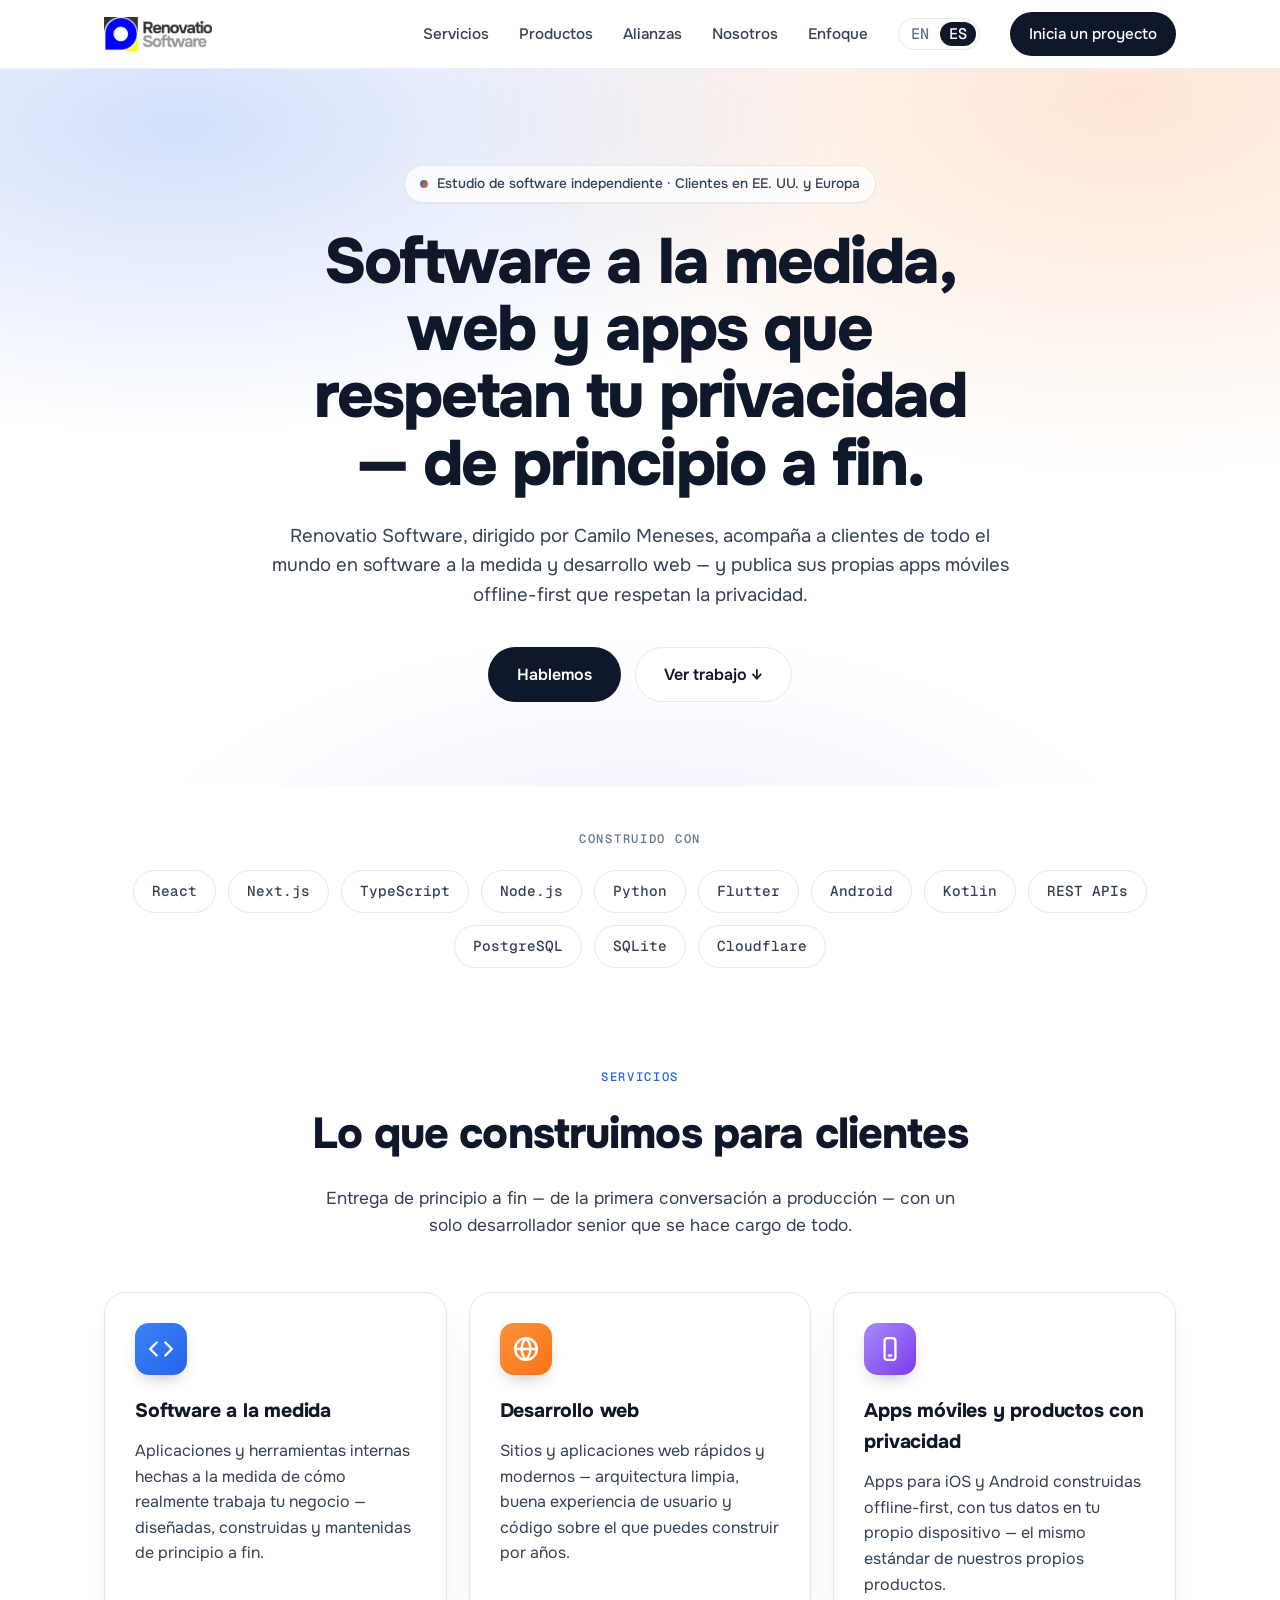
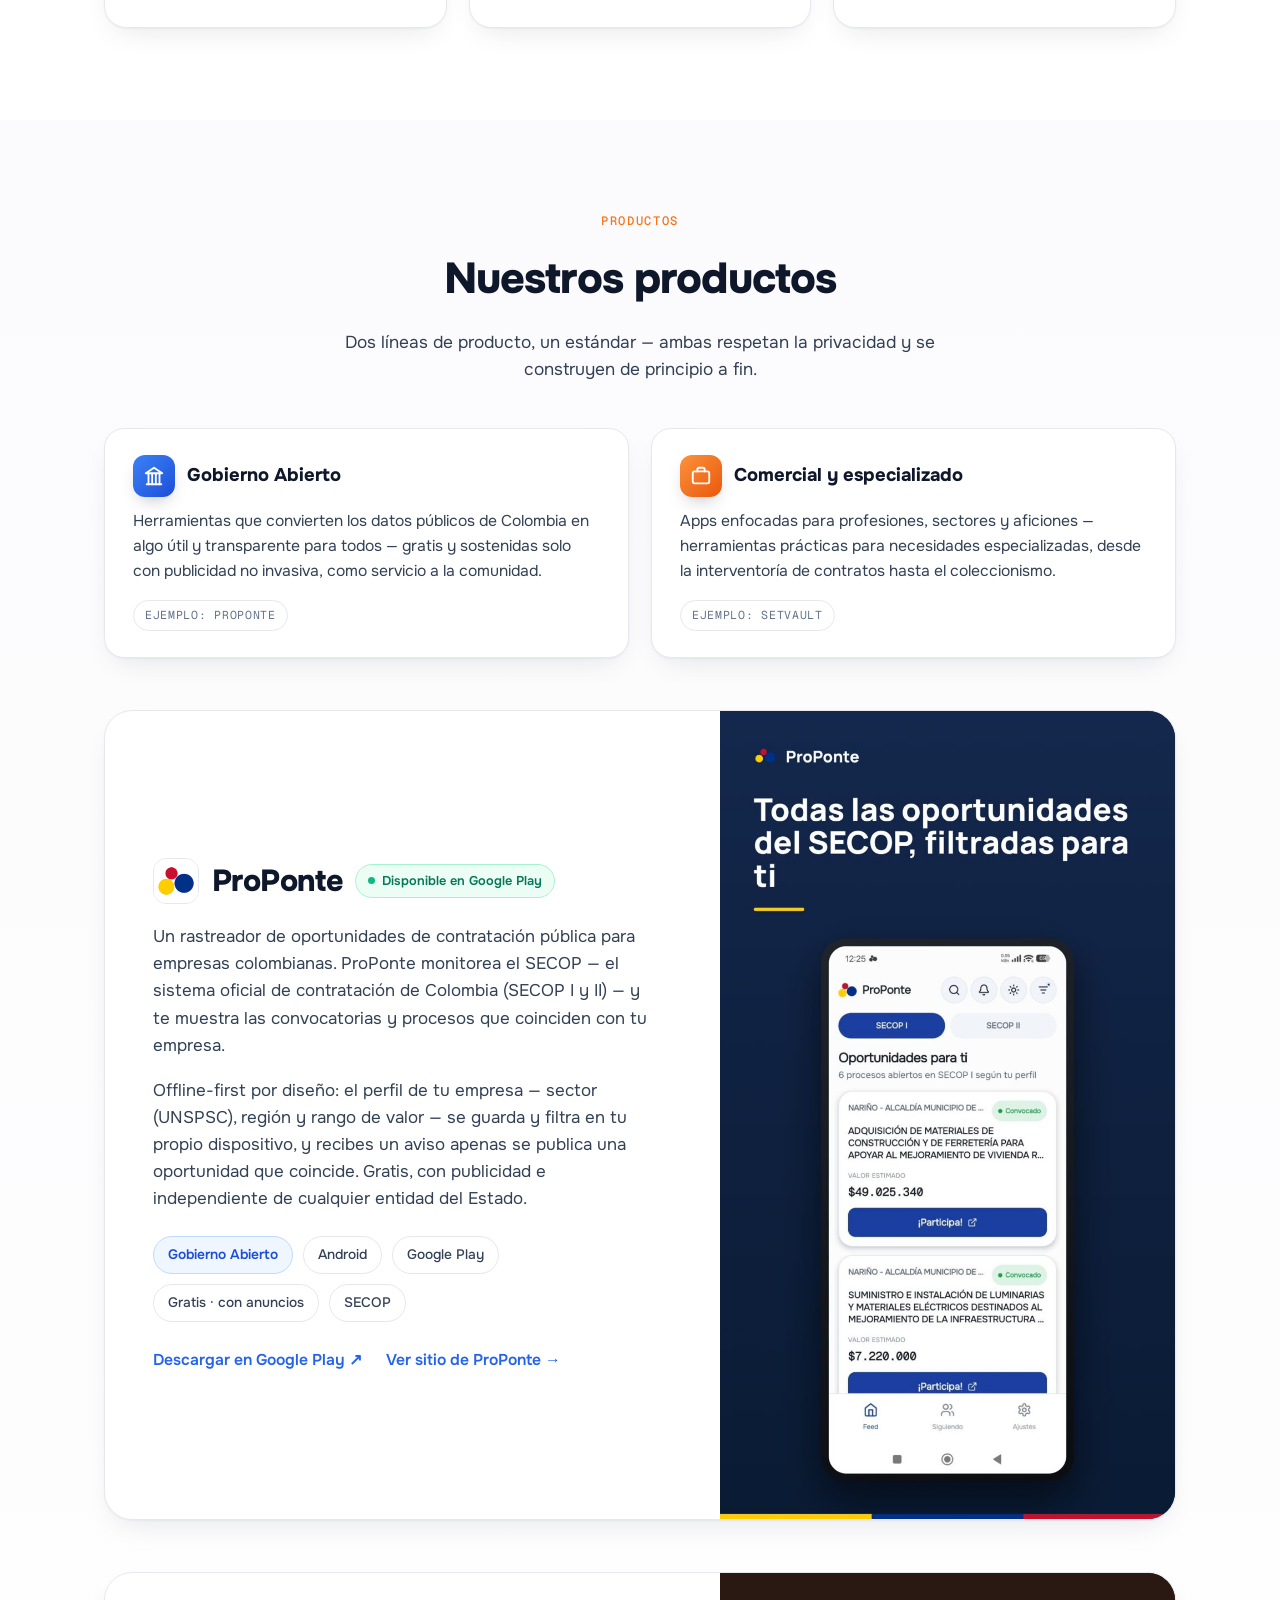
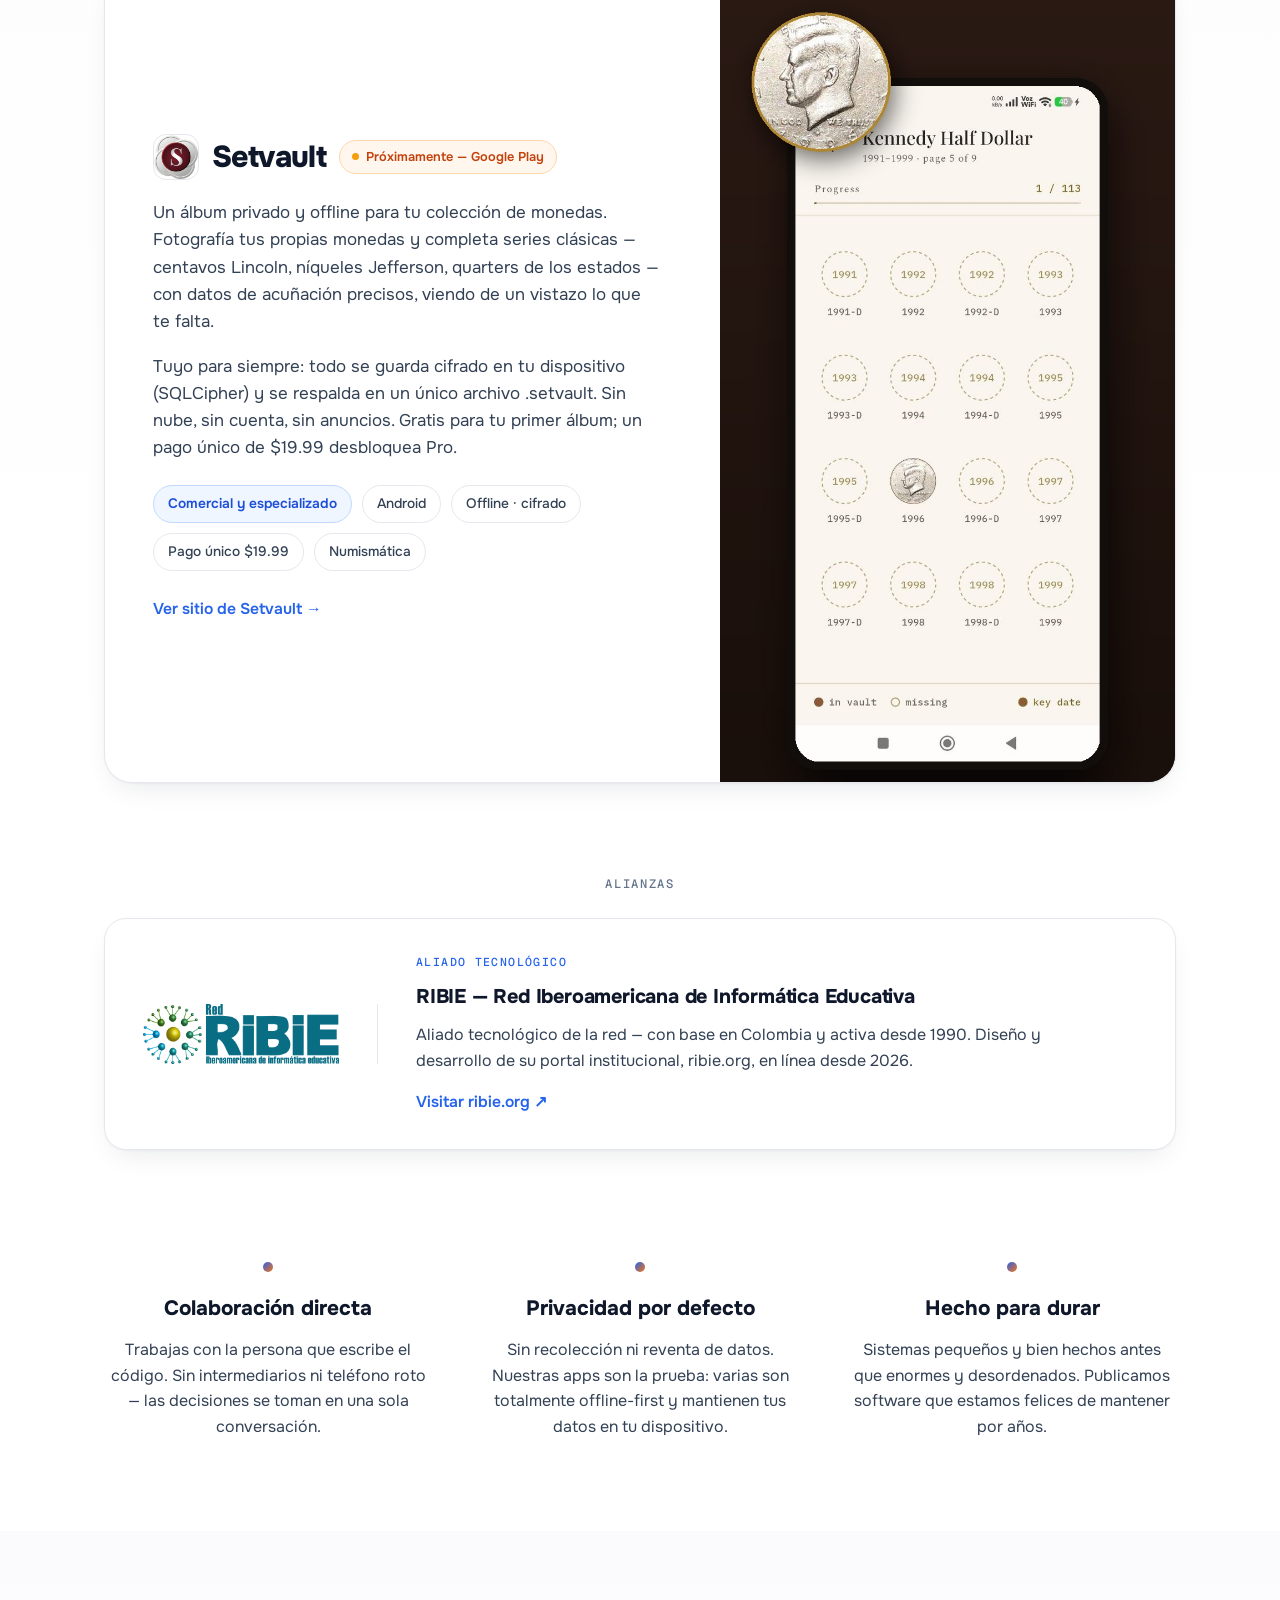
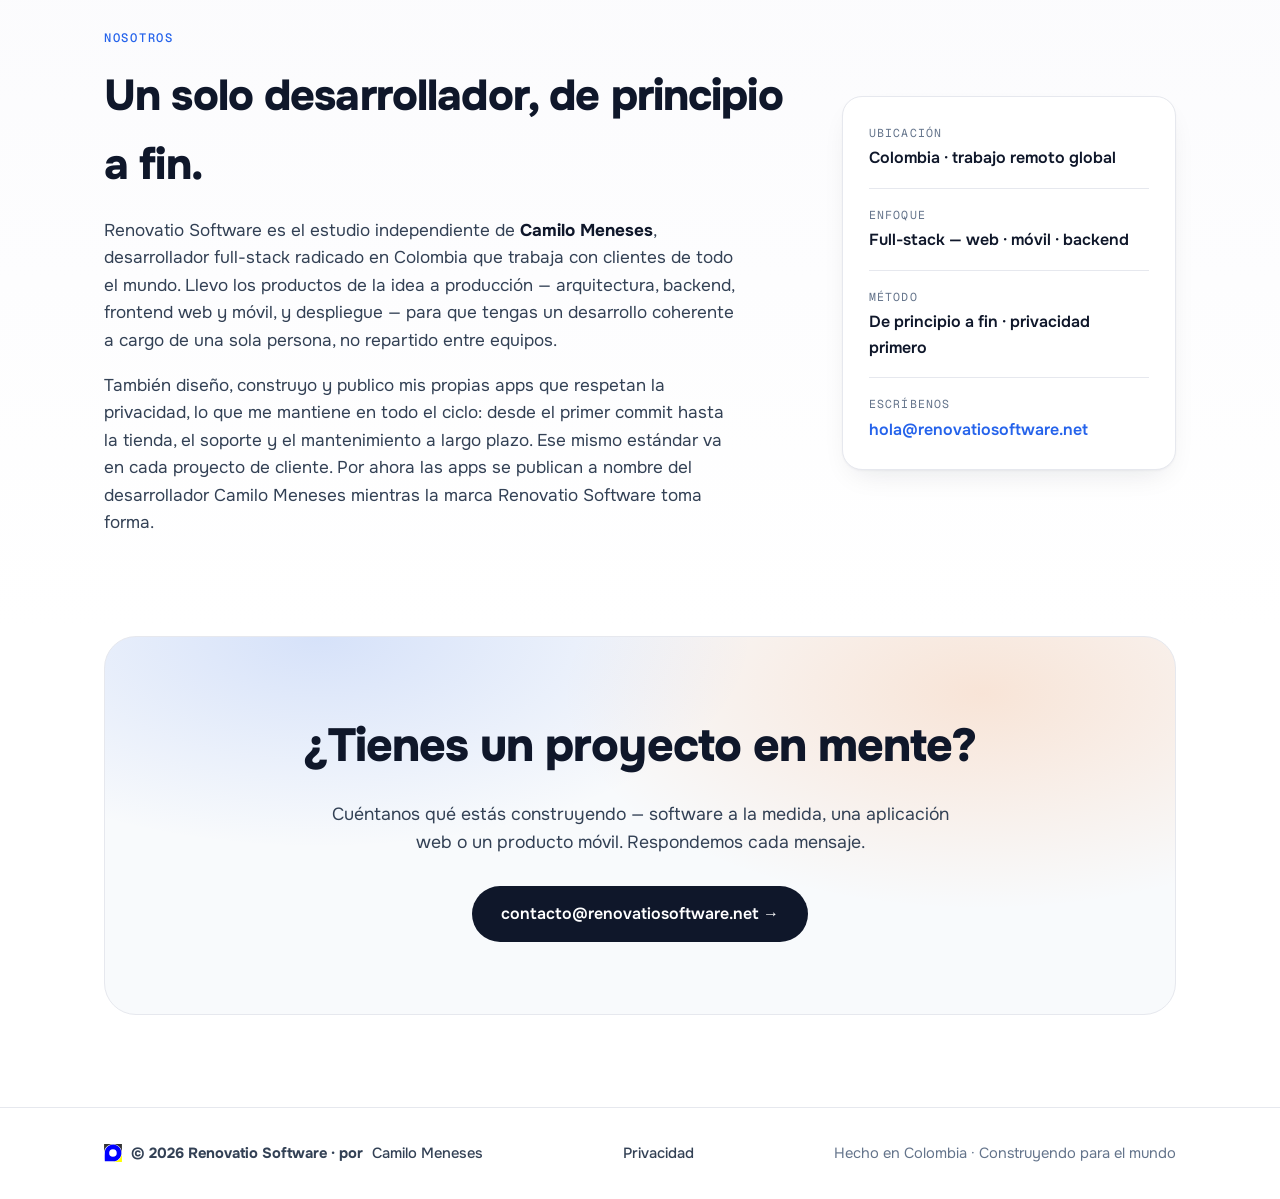
==== commit b4d5815b: "institucional: seccion de alianzas — RIBIE como aliado tecnologico (ES/EN)" ====
--- a/es/index.html
+++ b/es/index.html
@@ -124,6 +124,22 @@
   .tag-cat{color:#1d4ed8;background:#eff6ff;border-color:#bfdbfe;font-weight:600}
   @media (max-width:760px){.lines{grid-template-columns:1fr}}
 
+  .alliance{padding:0}
+  .alliance .eyebrow{color:var(--muted);text-align:center;display:block}
+  .alliance-card{display:grid;grid-template-columns:auto 1fr;align-items:center;gap:38px;margin-top:24px;
+    background:#fff;border:1px solid var(--line);border-radius:var(--radius);padding:34px 38px;box-shadow:var(--shadow)}
+  .alliance-logo{padding-right:38px;border-right:1px solid var(--line)}
+  .alliance-logo img{width:196px;height:auto;display:block}
+  .alliance-role{font-family:var(--mono);font-size:.72rem;font-weight:500;letter-spacing:.12em;text-transform:uppercase;color:var(--blue)}
+  .alliance-body h3{font-size:1.24rem;font-weight:750;letter-spacing:-.01em;margin-top:9px}
+  .alliance-body p{margin-top:10px;color:var(--ink-soft);font-size:1rem;max-width:60ch}
+  .alliance-body .product-link{margin-top:16px}
+  @media (max-width:760px){
+    .alliance-card{grid-template-columns:1fr;gap:24px;padding:28px}
+    .alliance-logo{padding:0 0 24px;border-right:0;border-bottom:1px solid var(--line)}
+    .alliance-logo img{width:168px}
+  }
+
   .values{display:grid;grid-template-columns:repeat(3,1fr);gap:44px;margin-top:20px;text-align:center}
   .value .vdot{width:10px;height:10px;border-radius:50%;margin:0 auto 20px;background:linear-gradient(135deg,var(--blue),var(--orange))}
   .value h3{font-size:1.3rem;font-weight:750}
@@ -194,6 +210,7 @@
     <nav class="nav-links">
       <a href="#services">Servicios</a>
       <a href="#products">Productos</a>
+      <a href="#alliances">Alianzas</a>
       <a href="#about">Nosotros</a>
       <a href="#approach">Enfoque</a>
       <span class="lang" aria-label="Idioma">
@@ -353,6 +370,24 @@
   </div>
 </section>
 
+<!-- ===================== ALIANZAS ===================== -->
+<section class="section alliance" id="alliances">
+  <div class="wrap">
+    <div class="eyebrow">Alianzas</div>
+    <div class="alliance-card">
+      <div class="alliance-logo">
+        <img src="../assets/ribie-logo.png" alt="RIBIE — Red Iberoamericana de Informática Educativa" loading="lazy" />
+      </div>
+      <div class="alliance-body">
+        <div class="alliance-role">Aliado tecnológico</div>
+        <h3>RIBIE — Red Iberoamericana de Informática Educativa</h3>
+        <p>Aliado tecnológico de la red — con base en Colombia y activa desde 1990. Diseño y desarrollo de su portal institucional, ribie.org, en línea desde 2026.</p>
+        <a class="product-link" href="https://ribie.org" target="_blank" rel="noopener">Visitar ribie.org ↗</a>
+      </div>
+    </div>
+  </div>
+</section>
+
 <!-- ===================== APPROACH ===================== -->
 <section class="section" id="approach">
   <div class="wrap">
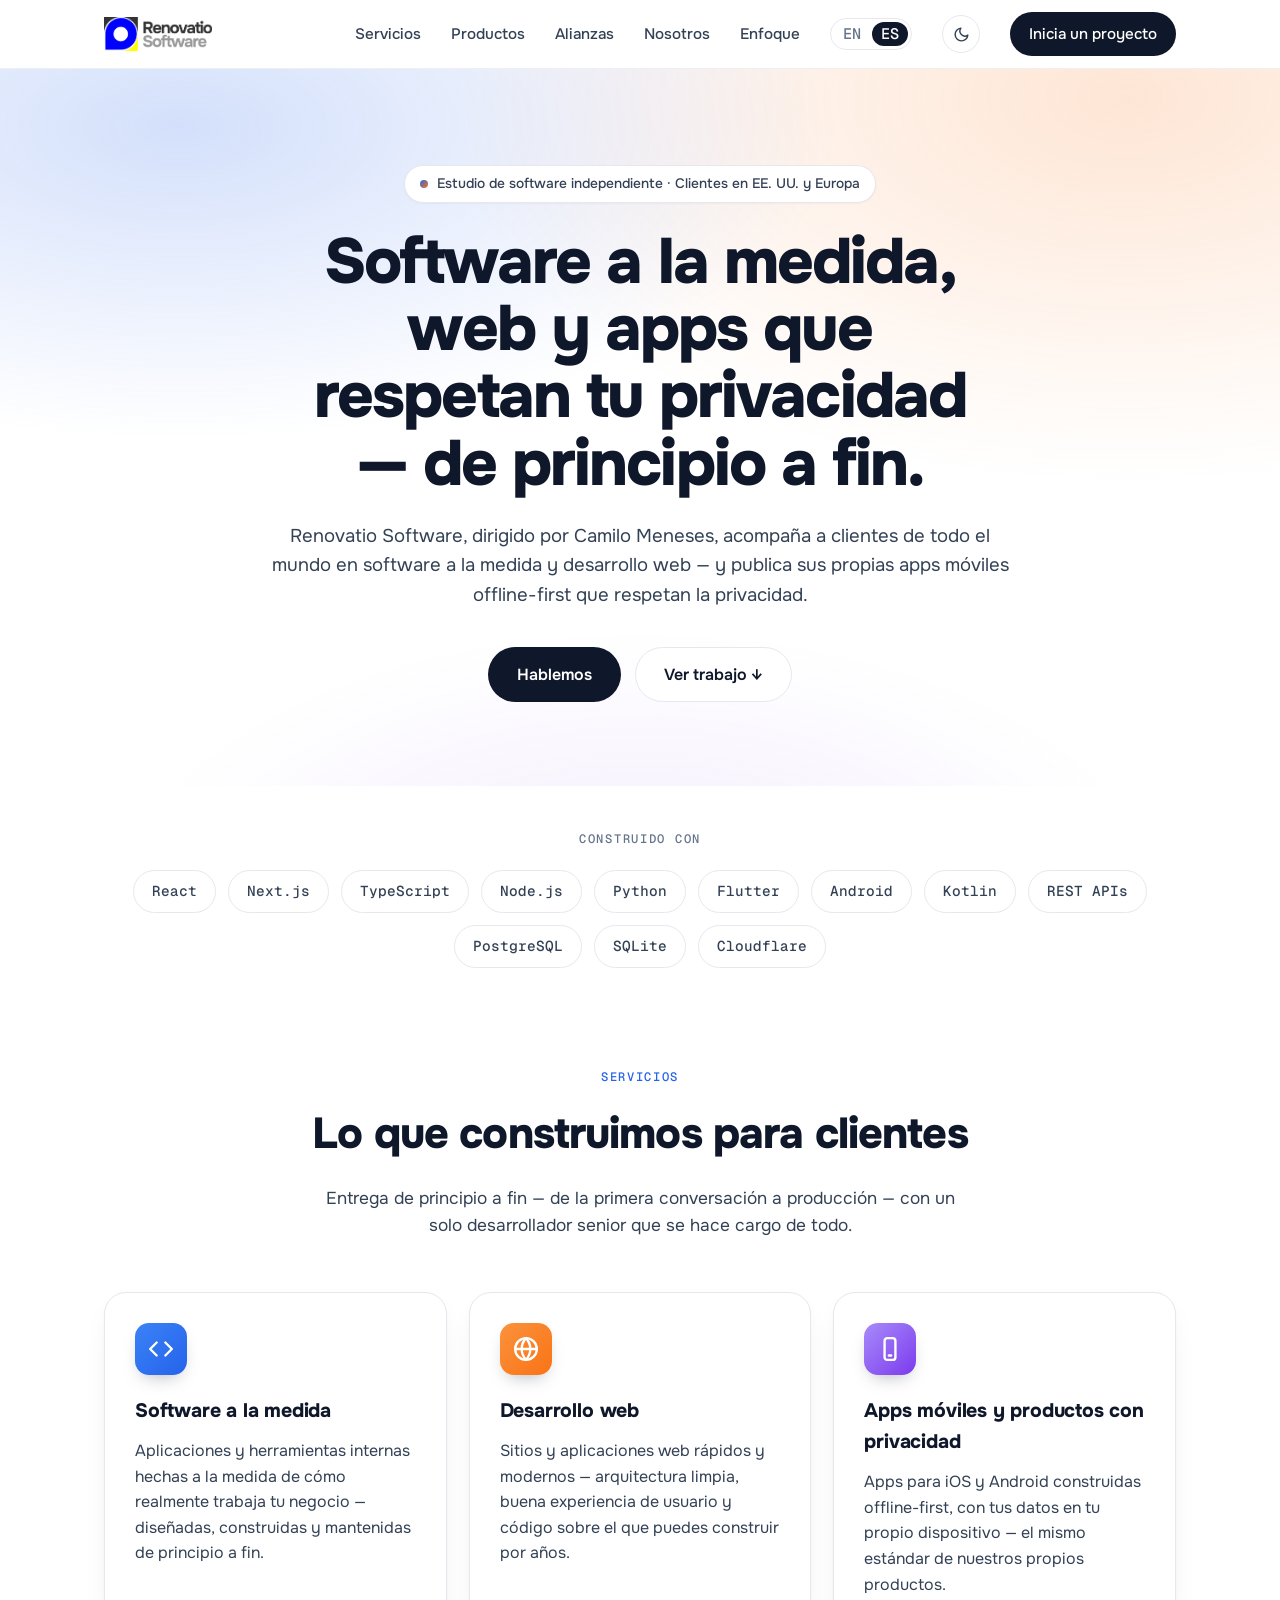
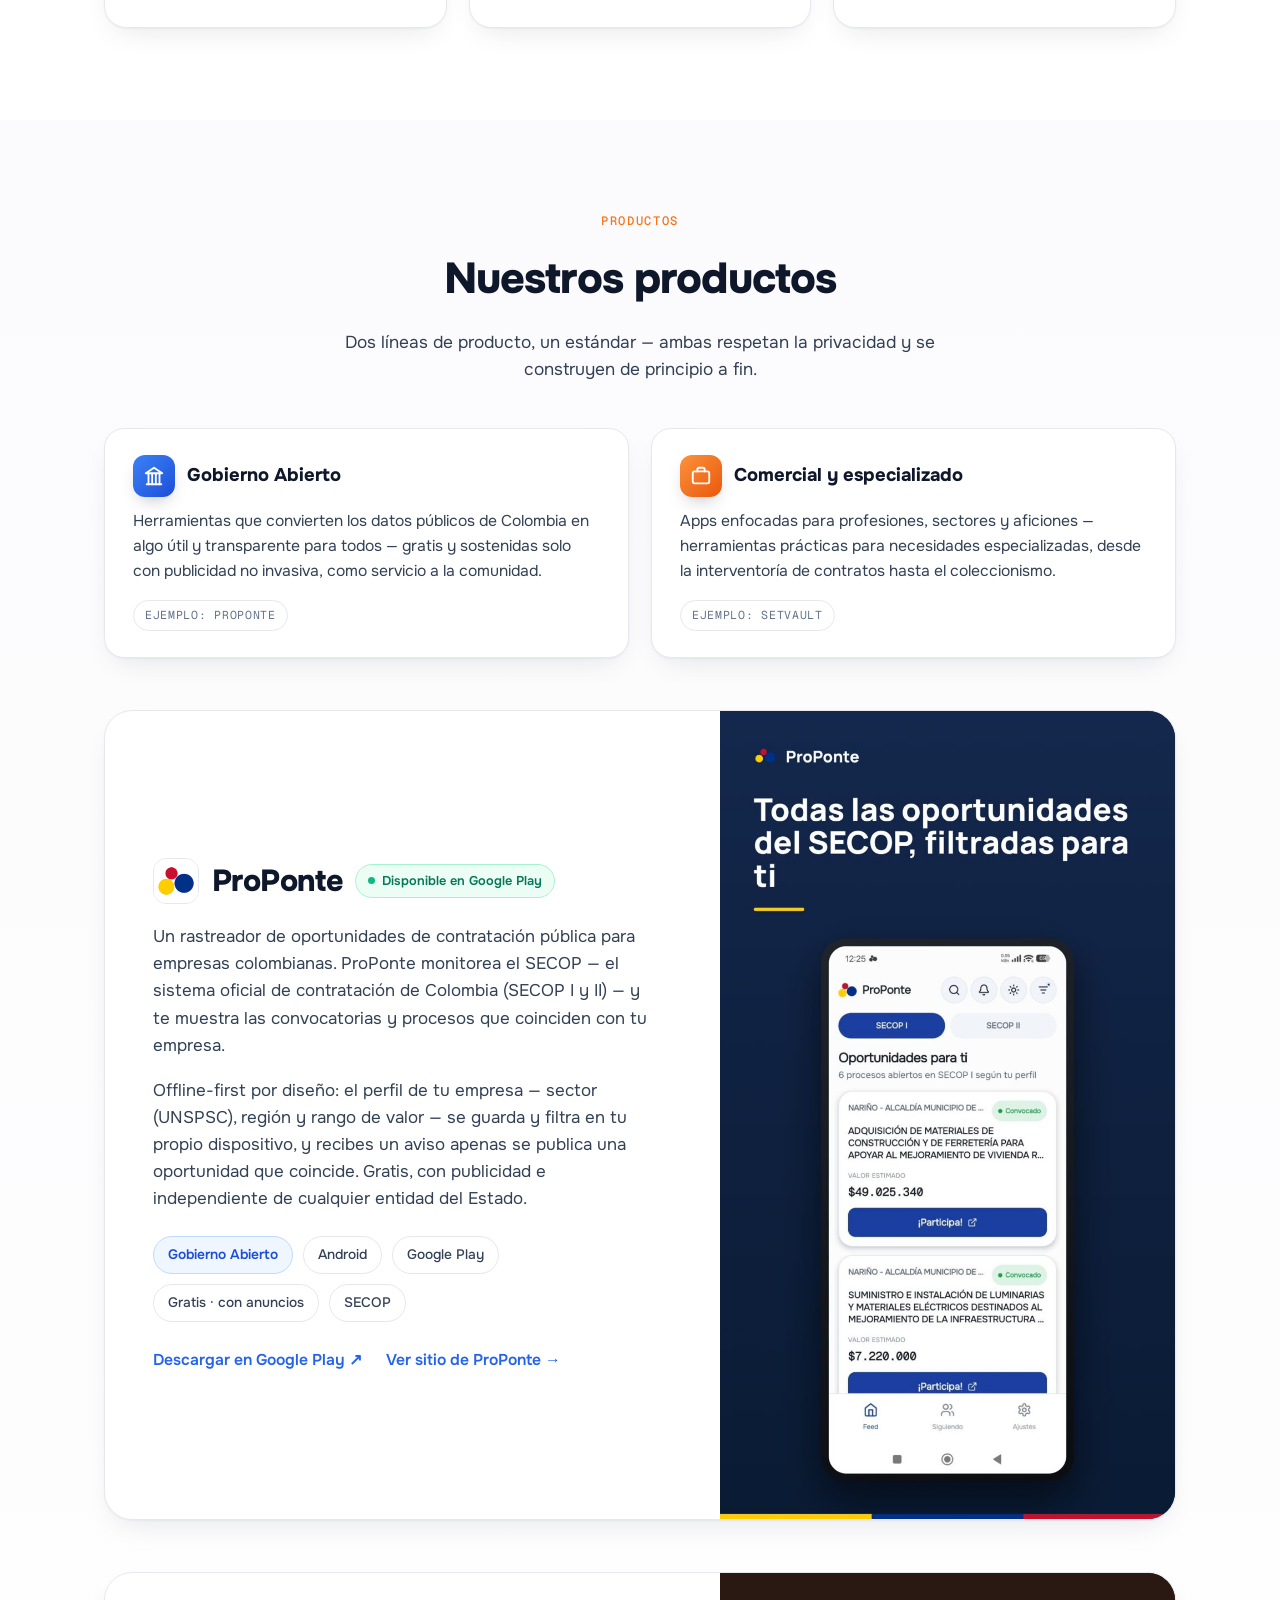
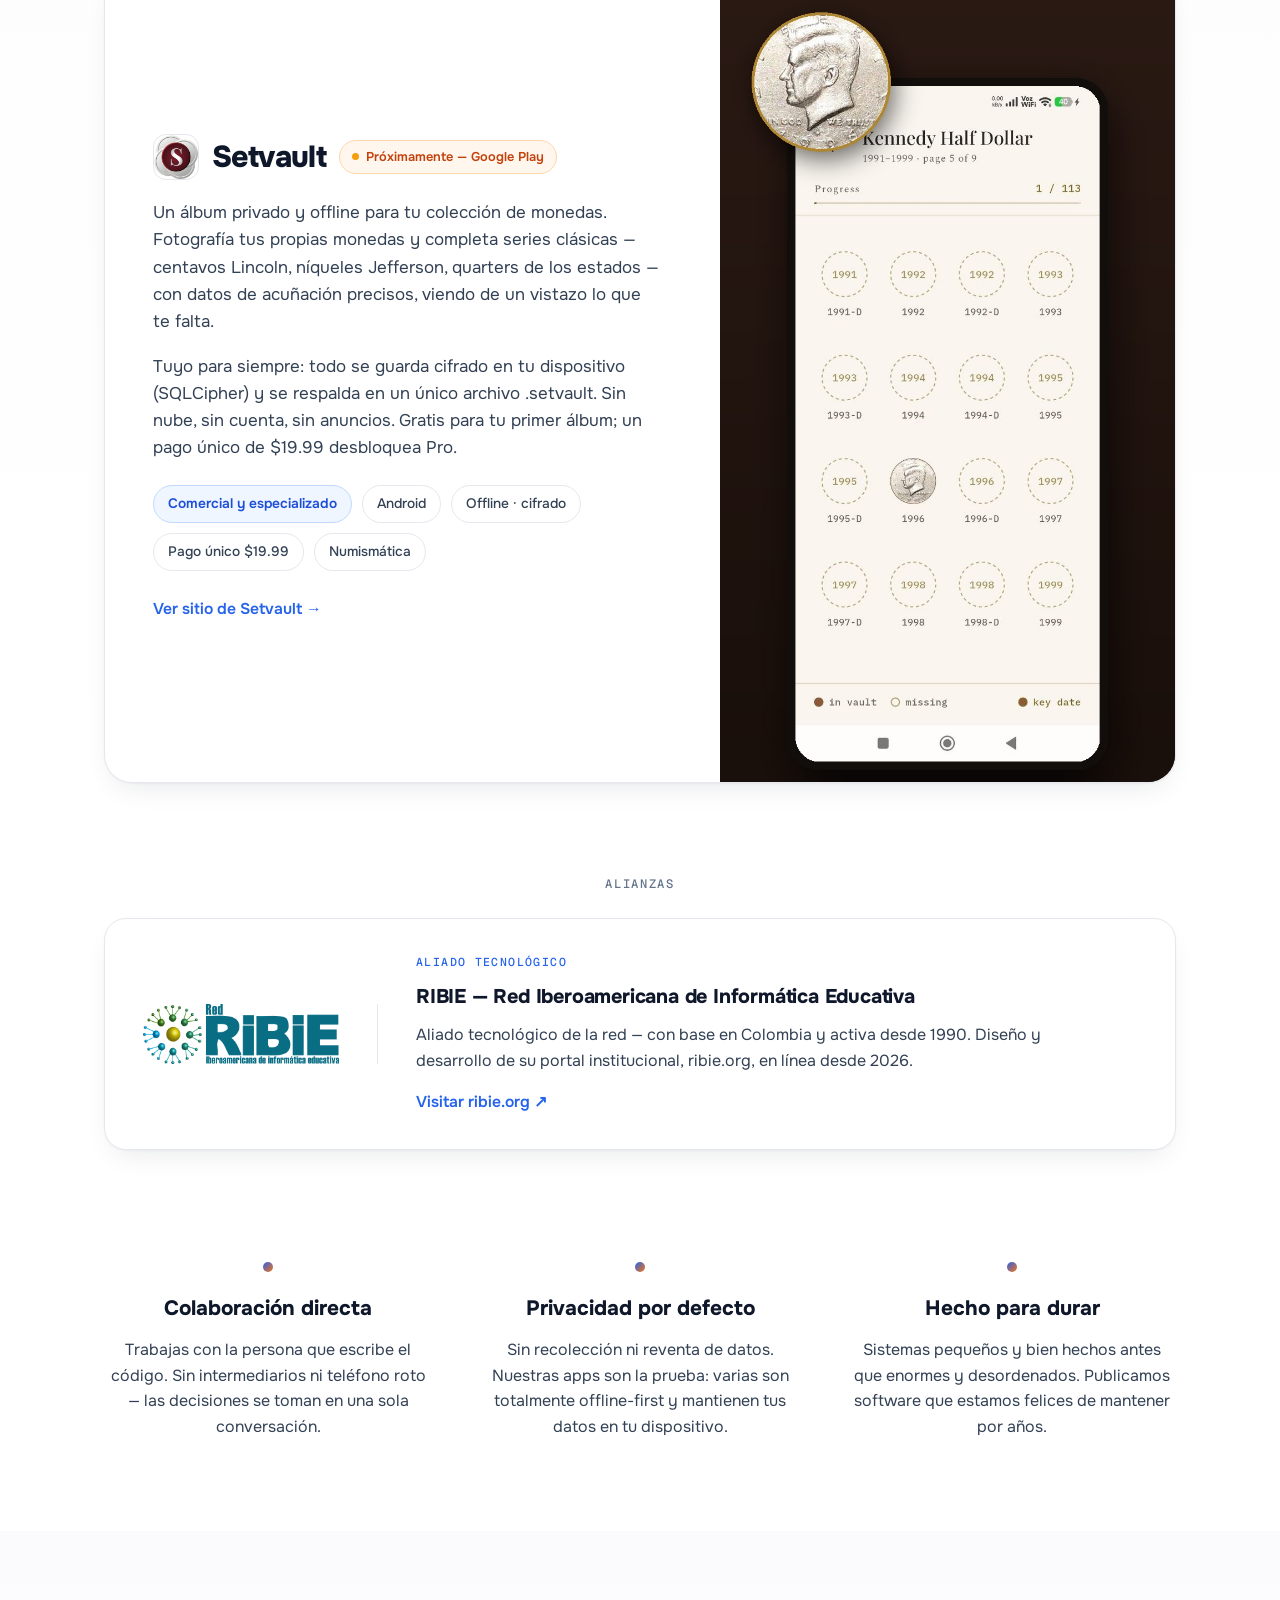
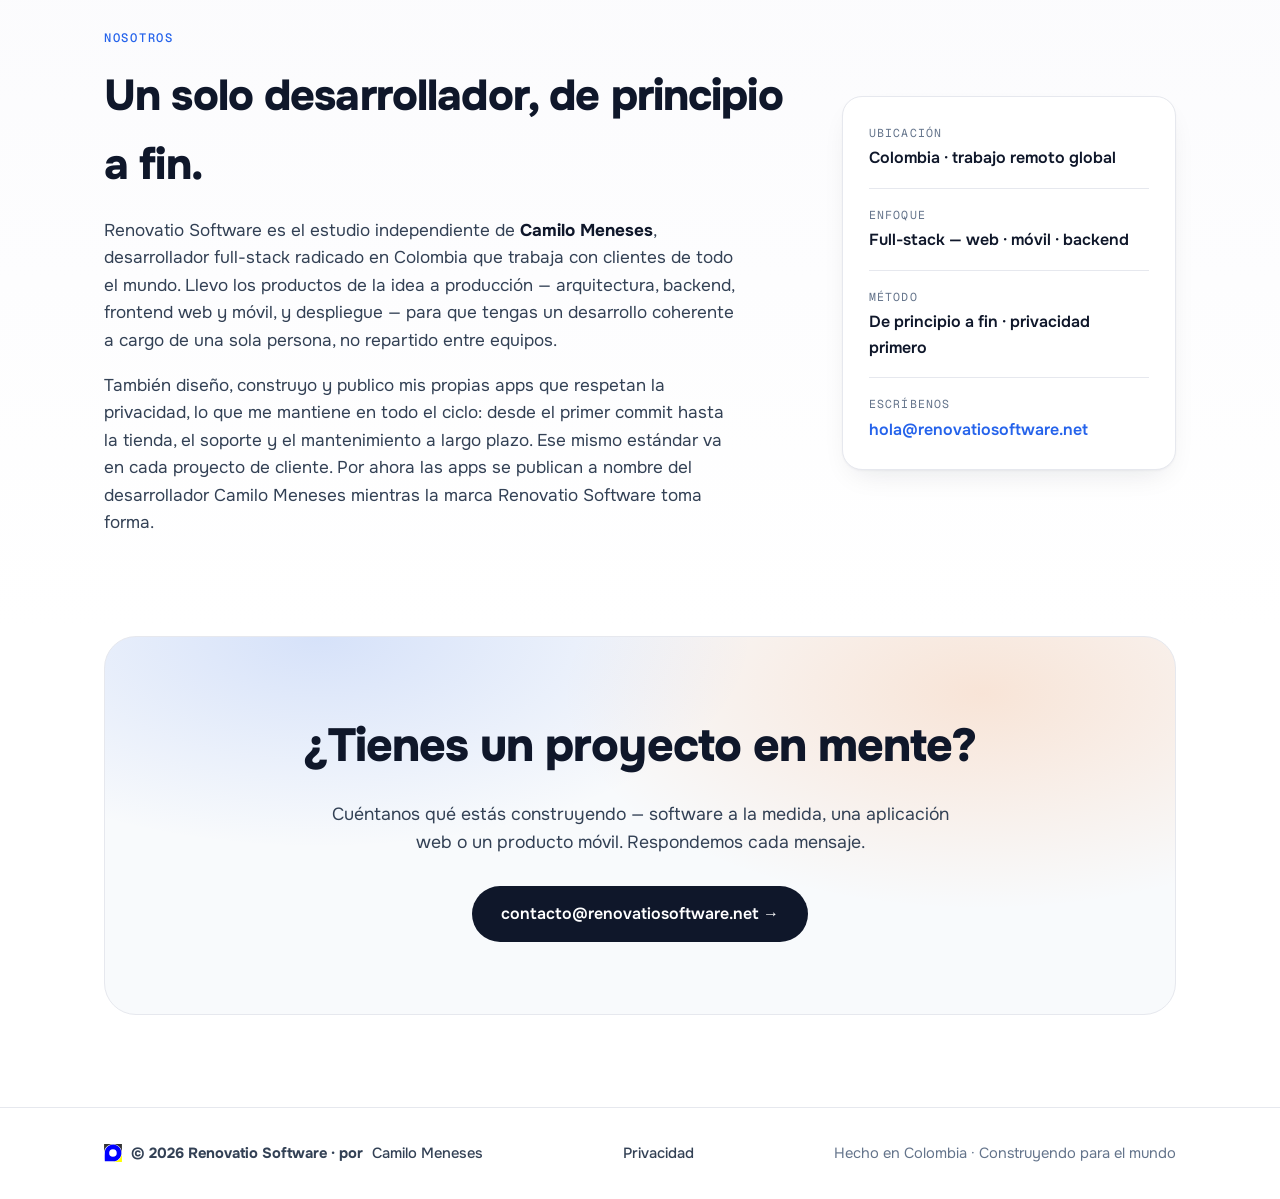
==== commit 5de89add: "institucional: tema oscuro con toggle en el home (ES/EN) Paleta azul-noche templado: neutros tintado" ====
--- a/es/index.html
+++ b/es/index.html
@@ -3,6 +3,11 @@
 <head>
 <meta charset="UTF-8" />
 <meta name="viewport" content="width=device-width, initial-scale=1.0" />
+<meta name="color-scheme" content="light dark" />
+<script>
+/* Resuelve el tema antes del primer pintado: sin esto se ve un destello blanco. */
+(function(){try{var t=localStorage.getItem('rs-theme');if(t!=='light'&&t!=='dark'){t=window.matchMedia('(prefers-color-scheme: dark)').matches?'dark':'light'}document.documentElement.setAttribute('data-theme',t)}catch(e){}})();
+</script>
 <title>Renovatio Software — Software a la medida, web y apps con privacidad</title>
 <meta name="description" content="Renovatio Software, dirigido por Camilo Meneses, es un estudio independiente que construye software a la medida, aplicaciones web y apps móviles que respetan la privacidad, para clientes de todo el mundo." />
 <link rel="icon" type="image/svg+xml" href="../assets/renovatio_icon.svg" />
@@ -25,12 +30,65 @@
 <style>
   @font-face{font-family:'Onest';font-style:normal;font-weight:400 800;font-display:swap;src:url(../assets/fonts/onest.woff2) format('woff2')}
   @font-face{font-family:'Geist Mono';font-style:normal;font-weight:400 600;font-display:swap;src:url(../assets/fonts/geistmono.woff2) format('woff2')}
+  /* ---------- Tema claro (base) ---------- */
   :root{
-    --ink:#0f172a;--ink-soft:#334155;--muted:#64748b;--line:#e6e8ee;--bg:#ffffff;
+    color-scheme:light;
+    --ink:#0f172a;--ink-soft:#334155;--muted:#64748b;--line:#e6e8ee;--line-strong:#cbd5e1;
+    --bg:#ffffff;--surface:#ffffff;--panel:#f8fafc;--band-top:#fbfbfd;--band-bottom:#ffffff;
+    --nav-bg:rgba(255,255,255,.72);--nav-line:rgba(230,232,238,.7);--btn-fg:#ffffff;
     --blue:#2563eb;--orange:#f97316;--violet:#7c3aed;--radius:22px;
+    --glow-blue:rgba(37,99,235,.20);--glow-orange:rgba(249,115,22,.18);--glow-violet:rgba(124,58,237,.10);
+    --panel-blue:rgba(37,99,235,.16);--panel-orange:rgba(249,115,22,.16);
+    --ok-bg:#ecfdf5;--ok-fg:#047857;--ok-line:#a7f3d0;--ok-dot:#10b981;
+    --warn-bg:#fff7ed;--warn-fg:#c2410c;--warn-line:#fed7aa;--warn-dot:#f59e0b;
+    --cat-bg:#eff6ff;--cat-fg:#1d4ed8;--cat-line:#bfdbfe;
     --shadow:0 1px 2px rgba(15,23,42,.04), 0 12px 30px -12px rgba(15,23,42,.12);
+    --shadow-lift:0 1px 2px rgba(15,23,42,.04),0 22px 46px -20px rgba(15,23,42,.22);
     --font:'Onest',-apple-system,BlinkMacSystemFont,"Segoe UI",Roboto,Helvetica,Arial,"Apple Color Emoji","Segoe UI Emoji",sans-serif;
     --mono:'Geist Mono',ui-monospace,SFMono-Regular,Menlo,Consolas,monospace;
+  }
+  /* ---------- Tema oscuro: azul-noche templado ----------
+     Neutros tintados al hue del azul de marca (OKLCH H 262.9), nunca negro puro.
+     Los dos bloques deben mantenerse IDÉNTICOS: el @media cubre a quien no tenga JS,
+     el [data-theme] cubre la elección manual del toggle. */
+  @media (prefers-color-scheme: dark){
+    :root:not([data-theme="light"]){
+      color-scheme:dark;
+      --ink:#e7ebf3;--ink-soft:#b3bbc9;--muted:#8a93a3;--line:#2b323f;--line-strong:#5a6475;
+      --bg:#0b0f18;--surface:#191f2a;--panel:#121721;--band-top:#0e131d;--band-bottom:#0b0f18;
+      --nav-bg:rgba(11,15,24,.72);--nav-line:rgba(43,50,63,.7);--btn-fg:#0b0f18;
+      --blue:#71a2ff;--orange:#f99549;--violet:#b298f9;
+      --glow-blue:rgba(56,90,190,.30);--glow-orange:rgba(190,90,30,.22);--glow-violet:rgba(110,70,200,.20);
+      --panel-blue:rgba(56,90,190,.24);--panel-orange:rgba(190,90,30,.18);
+      --ok-bg:#223839;--ok-fg:#56d298;--ok-line:#2d584d;--ok-dot:#56d298;
+      --warn-bg:#37332e;--warn-fg:#f2af48;--warn-line:#5e4d34;--warn-dot:#f2af48;
+      --cat-bg:#253148;--cat-fg:#71a2ff;--cat-line:#35496e;
+      --shadow:0 1px 2px rgba(0,0,0,.40), 0 12px 30px -12px rgba(0,0,0,.55);
+      --shadow-lift:0 1px 2px rgba(0,0,0,.40),0 22px 46px -20px rgba(0,0,0,.70);
+    }
+  }
+  :root[data-theme="dark"]{
+    color-scheme:dark;
+    --ink:#e7ebf3;--ink-soft:#b3bbc9;--muted:#8a93a3;--line:#2b323f;--line-strong:#5a6475;
+    --bg:#0b0f18;--surface:#191f2a;--panel:#121721;--band-top:#0e131d;--band-bottom:#0b0f18;
+    --nav-bg:rgba(11,15,24,.72);--nav-line:rgba(43,50,63,.7);--btn-fg:#0b0f18;
+    --blue:#71a2ff;--orange:#f99549;--violet:#b298f9;
+    --glow-blue:rgba(56,90,190,.30);--glow-orange:rgba(190,90,30,.22);--glow-violet:rgba(110,70,200,.20);
+    --panel-blue:rgba(56,90,190,.24);--panel-orange:rgba(190,90,30,.18);
+    --ok-bg:#223839;--ok-fg:#56d298;--ok-line:#2d584d;--ok-dot:#56d298;
+    --warn-bg:#37332e;--warn-fg:#f2af48;--warn-line:#5e4d34;--warn-dot:#f2af48;
+    --cat-bg:#253148;--cat-fg:#71a2ff;--cat-line:#35496e;
+    --shadow:0 1px 2px rgba(0,0,0,.40), 0 12px 30px -12px rgba(0,0,0,.55);
+    --shadow-lift:0 1px 2px rgba(0,0,0,.40),0 22px 46px -20px rgba(0,0,0,.70);
+  }
+  /* Activos que cambian con el tema (logo del nav, ícono del pie, logo del aliado) */
+  img.only-light{display:block}
+  img.only-dark{display:none}
+  :root[data-theme="dark"] img.only-light{display:none}
+  :root[data-theme="dark"] img.only-dark{display:block}
+  @media (prefers-color-scheme: dark){
+    :root:not([data-theme="light"]) img.only-light{display:none}
+    :root:not([data-theme="light"]) img.only-dark{display:block}
   }
   *{box-sizing:border-box;margin:0;padding:0}
   html{scroll-behavior:smooth}
@@ -40,7 +98,7 @@
   section{position:relative}
   .eyebrow{font-family:var(--mono);font-size:.76rem;font-weight:500;letter-spacing:.14em;text-transform:uppercase}
 
-  header.nav{position:sticky;top:0;z-index:50;backdrop-filter:saturate(160%) blur(12px);background:rgba(255,255,255,.72);border-bottom:1px solid rgba(230,232,238,.7)}
+  header.nav{position:sticky;top:0;z-index:50;backdrop-filter:saturate(160%) blur(12px);background:var(--nav-bg);border-bottom:1px solid var(--nav-line)}
   .nav-inner{display:flex;align-items:center;justify-content:space-between;height:68px}
   .brand{display:flex;align-items:center;gap:11px;font-weight:800;font-size:1.06rem;letter-spacing:-.01em}
   .brand-logo{height:34px;width:auto;display:block}
@@ -48,24 +106,38 @@
   .nav-links a{color:var(--ink-soft);font-weight:500;font-size:.95rem}
   .nav-links a:hover{color:var(--ink)}
   .btn{display:inline-flex;align-items:center;justify-content:center;gap:8px;font-weight:600;font-size:.95rem;border-radius:999px;padding:11px 22px;border:1px solid transparent;cursor:pointer;transition:transform .15s ease, box-shadow .15s ease, background .15s ease}
-  .btn-dark{background:var(--ink);color:#fff}
+  .btn-dark{background:var(--ink);color:var(--btn-fg)}
   .btn-dark:hover{transform:translateY(-1px);box-shadow:0 10px 24px -10px rgba(15,23,42,.6)}
-  .btn-ghost{background:#fff;color:var(--ink);border-color:var(--line)}
-  .btn-ghost:hover{border-color:#cbd5e1;transform:translateY(-1px)}
+  .btn-ghost{background:var(--surface);color:var(--ink);border-color:var(--line)}
+  .btn-ghost:hover{border-color:var(--line-strong);transform:translateY(-1px)}
   .nav .btn{padding:9px 18px;white-space:nowrap}
-  .nav-links a.cta-nav{display:inline-flex;color:#fff}
+  .nav-links a.cta-nav{display:inline-flex;color:var(--btn-fg)}
   .lang{display:inline-flex;gap:2px;border:1px solid var(--line);border-radius:999px;padding:3px;font-family:var(--mono);font-size:.75rem}
   .lang a{padding:4px 9px;border-radius:999px;color:var(--muted);line-height:1}
   .lang a:hover{color:var(--ink)}
-  .lang a.lang-on{background:var(--ink);color:#fff}
+  .lang a.lang-on{background:var(--ink);color:var(--btn-fg)}
+
+  .theme-toggle{display:inline-flex;align-items:center;justify-content:center;width:38px;height:38px;flex:none;
+    padding:0;border:1px solid var(--line);border-radius:999px;background:var(--surface);color:var(--ink-soft);
+    cursor:pointer;transition:color .15s ease, border-color .15s ease}
+  .theme-toggle:hover{color:var(--ink);border-color:var(--line-strong)}
+  .theme-toggle:focus-visible{outline:2px solid var(--blue);outline-offset:2px}
+  .theme-toggle svg{width:17px;height:17px;display:block}
+  .theme-toggle .ic-sun{display:none}
+  :root[data-theme="dark"] .theme-toggle .ic-sun{display:block}
+  :root[data-theme="dark"] .theme-toggle .ic-moon{display:none}
+  @media (prefers-color-scheme: dark){
+    :root:not([data-theme="light"]) .theme-toggle .ic-sun{display:block}
+    :root:not([data-theme="light"]) .theme-toggle .ic-moon{display:none}
+  }
 
   .hero{text-align:center;overflow:hidden;padding:96px 0 84px;
     background:
-      radial-gradient(1100px 520px at 14% 8%, rgba(37,99,235,.20), transparent 60%),
-      radial-gradient(1100px 620px at 88% 4%, rgba(249,115,22,.18), transparent 62%),
-      radial-gradient(900px 500px at 50% 120%, rgba(124,58,237,.10), transparent 60%),
-      #ffffff}
-  .pill{display:inline-flex;align-items:center;gap:9px;background:rgba(255,255,255,.8);border:1px solid var(--line);padding:7px 15px;border-radius:999px;font-size:.86rem;color:var(--ink-soft);font-weight:500;box-shadow:0 1px 2px rgba(15,23,42,.04)}
+      radial-gradient(1100px 520px at 14% 8%, var(--glow-blue), transparent 60%),
+      radial-gradient(1100px 620px at 88% 4%, var(--glow-orange), transparent 62%),
+      radial-gradient(900px 500px at 50% 120%, var(--glow-violet), transparent 60%),
+      var(--bg)}
+  .pill{display:inline-flex;align-items:center;gap:9px;background:var(--surface);border:1px solid var(--line);padding:7px 15px;border-radius:999px;font-size:.86rem;color:var(--ink-soft);font-weight:500;box-shadow:0 1px 2px rgba(15,23,42,.04)}
   .pill .dot{width:8px;height:8px;border-radius:50%;background:linear-gradient(135deg,var(--blue),var(--orange))}
   h1{font-size:clamp(2.2rem,5.6vw,4rem);line-height:1.05;font-weight:800;letter-spacing:-.03em;margin:26px auto 0;max-width:16ch}
   .hero p.lead{margin:24px auto 0;max-width:62ch;font-size:1.16rem;color:var(--ink-soft)}
@@ -75,7 +147,7 @@
   .builtwith{padding:44px 0 8px;text-align:center}
   .builtwith .eyebrow{color:var(--muted)}
   .stack{display:flex;flex-wrap:wrap;gap:12px;justify-content:center;margin-top:20px}
-  .chip{border:1px solid var(--line);background:#fff;border-radius:999px;padding:9px 18px;font-weight:500;font-size:.9rem;color:var(--ink-soft);font-family:var(--mono)}
+  .chip{border:1px solid var(--line);background:var(--surface);border-radius:999px;padding:9px 18px;font-weight:500;font-size:.9rem;color:var(--ink-soft);font-family:var(--mono)}
 
   .section{padding:92px 0}
   .section-head{max-width:660px;margin:0 auto;text-align:center}
@@ -83,8 +155,8 @@
   .section-head p{margin-top:16px;color:var(--ink-soft);font-size:1.08rem}
 
   .cards-3{display:grid;grid-template-columns:repeat(3,1fr);gap:22px;margin-top:52px}
-  .card{background:#fff;border:1px solid var(--line);border-radius:var(--radius);padding:30px;box-shadow:var(--shadow);position:relative;transition:transform .18s ease, box-shadow .18s ease}
-  .card:hover{transform:translateY(-3px);box-shadow:0 1px 2px rgba(15,23,42,.04),0 22px 46px -20px rgba(15,23,42,.22)}
+  .card{background:var(--surface);border:1px solid var(--line);border-radius:var(--radius);padding:30px;box-shadow:var(--shadow);position:relative;transition:transform .18s ease, box-shadow .18s ease}
+  .card:hover{transform:translateY(-3px);box-shadow:var(--shadow-lift)}
   .icon-tile{width:52px;height:52px;border-radius:14px;display:flex;align-items:center;justify-content:center;color:#fff;margin-bottom:20px;box-shadow:0 8px 18px -8px rgba(15,23,42,.35)}
   .icon-tile svg{width:26px;height:26px}
   .ic-blue{background:linear-gradient(135deg,#3b82f6,#2563eb)}
@@ -93,26 +165,26 @@
   .card h3{font-size:1.22rem;font-weight:750;letter-spacing:-.01em}
   .card p{margin-top:12px;color:var(--ink-soft);font-size:1rem}
 
-  .products{background:linear-gradient(180deg,#fbfbfd,#ffffff)}
-  .product-card{background:#fff;border:1px solid var(--line);border-radius:28px;box-shadow:var(--shadow);overflow:hidden;margin-top:52px;display:grid;grid-template-columns:1.15fr .85fr;gap:0}
+  .products{background:linear-gradient(180deg,var(--band-top),var(--band-bottom))}
+  .product-card{background:var(--surface);border:1px solid var(--line);border-radius:28px;box-shadow:var(--shadow);overflow:hidden;margin-top:52px;display:grid;grid-template-columns:1.15fr .85fr;gap:0}
   .product-body{padding:48px;display:flex;flex-direction:column;justify-content:center}
   .product-head{display:flex;align-items:center;gap:13px;flex-wrap:wrap}
   .app-icon{width:46px;height:46px;border-radius:13px;border:1px solid var(--line);flex:none}
   .product-head h3{font-size:1.9rem;font-weight:800;letter-spacing:-.02em}
   .badge{display:inline-flex;align-items:center;gap:7px;font-size:.8rem;font-weight:600;padding:6px 12px;border-radius:999px}
-  .badge-live{background:#ecfdf5;color:#047857;border:1px solid #a7f3d0}
-  .badge-live .dot{width:7px;height:7px;border-radius:50%;background:#10b981}
-  .badge-soon{background:#fff7ed;color:#c2410c;border:1px solid #fed7aa}
-  .badge-soon .dot{width:7px;height:7px;border-radius:50%;background:#f59e0b}
+  .badge-live{background:var(--ok-bg);color:var(--ok-fg);border:1px solid var(--ok-line)}
+  .badge-live .dot{width:7px;height:7px;border-radius:50%;background:var(--ok-dot)}
+  .badge-soon{background:var(--warn-bg);color:var(--warn-fg);border:1px solid var(--warn-line)}
+  .badge-soon .dot{width:7px;height:7px;border-radius:50%;background:var(--warn-dot)}
   .product-body p.desc{margin-top:18px;color:var(--ink-soft);font-size:1.06rem;max-width:46ch}
   .tags{display:flex;flex-wrap:wrap;gap:10px;margin-top:24px}
-  .tag{border:1px solid var(--line);background:#fff;border-radius:999px;padding:7px 14px;font-size:.86rem;font-weight:500;color:var(--ink-soft)}
+  .tag{border:1px solid var(--line);background:var(--surface);border-radius:999px;padding:7px 14px;font-size:.86rem;font-weight:500;color:var(--ink-soft)}
   .product-link{display:inline-flex;align-items:center;gap:6px;margin-top:26px;font-weight:600;font-size:.98rem;color:var(--blue)}
   .product-link:hover{gap:9px}
   .product-media{background:linear-gradient(160deg,#14284d,#0c1a34);display:flex;align-items:flex-end;justify-content:center;position:relative;overflow:hidden}
   .product-media img{width:100%;height:100%;object-fit:cover;object-position:top center;display:block}
   .lines{display:grid;grid-template-columns:1fr 1fr;gap:22px;margin-top:44px}
-  .line{background:#fff;border:1px solid var(--line);border-radius:20px;padding:26px 28px;box-shadow:var(--shadow)}
+  .line{background:var(--surface);border:1px solid var(--line);border-radius:20px;padding:26px 28px;box-shadow:var(--shadow)}
   .line .ln-top{display:flex;align-items:center;gap:12px}
   .line .ln-ic{width:42px;height:42px;border-radius:12px;display:flex;align-items:center;justify-content:center;color:#fff;flex:none;box-shadow:0 8px 18px -8px rgba(15,23,42,.35)}
   .line .ln-ic svg{width:22px;height:22px}
@@ -121,15 +193,15 @@
   .line h3{font-size:1.15rem;font-weight:750}
   .line p{margin-top:12px;color:var(--ink-soft);font-size:.98rem}
   .line .ln-tag{display:inline-block;margin-top:16px;font-family:var(--mono);font-size:.72rem;letter-spacing:.06em;text-transform:uppercase;color:var(--muted);border:1px solid var(--line);border-radius:999px;padding:5px 11px}
-  .tag-cat{color:#1d4ed8;background:#eff6ff;border-color:#bfdbfe;font-weight:600}
+  .tag-cat{color:var(--cat-fg);background:var(--cat-bg);border-color:var(--cat-line);font-weight:600}
   @media (max-width:760px){.lines{grid-template-columns:1fr}}
 
   .alliance{padding:0}
   .alliance .eyebrow{color:var(--muted);text-align:center;display:block}
   .alliance-card{display:grid;grid-template-columns:auto 1fr;align-items:center;gap:38px;margin-top:24px;
-    background:#fff;border:1px solid var(--line);border-radius:var(--radius);padding:34px 38px;box-shadow:var(--shadow)}
+    background:var(--surface);border:1px solid var(--line);border-radius:var(--radius);padding:34px 38px;box-shadow:var(--shadow)}
   .alliance-logo{padding-right:38px;border-right:1px solid var(--line)}
-  .alliance-logo img{width:196px;height:auto;display:block}
+  .alliance-logo img{width:196px;height:auto}
   .alliance-role{font-family:var(--mono);font-size:.72rem;font-weight:500;letter-spacing:.12em;text-transform:uppercase;color:var(--blue)}
   .alliance-body h3{font-size:1.24rem;font-weight:750;letter-spacing:-.01em;margin-top:9px}
   .alliance-body p{margin-top:10px;color:var(--ink-soft);font-size:1rem;max-width:60ch}
@@ -145,12 +217,12 @@
   .value h3{font-size:1.3rem;font-weight:750}
   .value p{margin-top:12px;color:var(--ink-soft)}
 
-  .about{background:linear-gradient(180deg,#fbfbfd,#ffffff)}
+  .about{background:linear-gradient(180deg,var(--band-top),var(--band-bottom))}
   .about-grid{display:grid;grid-template-columns:1.35fr .65fr;gap:44px;align-items:center;margin-top:6px}
   .about-text h2{font-size:clamp(1.9rem,3.6vw,2.7rem);font-weight:800;letter-spacing:-.02em;margin-top:12px}
   .about-text p{margin-top:18px;color:var(--ink-soft);font-size:1.07rem;max-width:58ch}
   .about-text p .name{color:var(--ink);font-weight:700}
-  .facts{background:#fff;border:1px solid var(--line);border-radius:20px;padding:10px 26px;box-shadow:var(--shadow)}
+  .facts{background:var(--surface);border:1px solid var(--line);border-radius:20px;padding:10px 26px;box-shadow:var(--shadow)}
   .facts .frow{display:flex;flex-direction:column;gap:3px;padding:17px 0;border-bottom:1px solid var(--line)}
   .facts .frow:last-child{border-bottom:0}
   .facts .fk{font-family:var(--mono);font-size:.72rem;letter-spacing:.1em;text-transform:uppercase;color:var(--muted)}
@@ -160,9 +232,9 @@
 
   .contact-panel{border-radius:32px;text-align:center;padding:72px 32px;margin-top:8px;
     background:
-      radial-gradient(700px 340px at 20% 0%, rgba(37,99,235,.16), transparent 62%),
-      radial-gradient(700px 360px at 82% 15%, rgba(249,115,22,.16), transparent 60%),
-      #f8fafc;
+      radial-gradient(700px 340px at 20% 0%, var(--panel-blue), transparent 62%),
+      radial-gradient(700px 360px at 82% 15%, var(--panel-orange), transparent 60%),
+      var(--panel);
     border:1px solid var(--line)}
   .contact-panel h2{font-size:clamp(1.9rem,4vw,2.9rem);font-weight:800;letter-spacing:-.02em}
   .contact-panel p{margin:16px auto 0;max-width:54ch;color:var(--ink-soft);font-size:1.1rem}
@@ -192,11 +264,24 @@
     .nav-links{gap:8px}
     .brand-logo{height:26px}
     .nav .btn{padding:7px 11px;font-size:.78rem}
+    .theme-toggle{width:32px;height:32px}
+    .theme-toggle svg{width:15px;height:15px}
     .lang{font-size:.66rem;padding:2px}
     .lang a{padding:4px 6px}
     .contact-panel{padding:48px 18px}
     .contact-panel .btn{font-size:.82rem;padding:12px 16px;max-width:100%;white-space:normal;overflow-wrap:anywhere;line-height:1.3}
   }
+  /* Anchos muy estrechos (Fold, SE): el nav lleva un control más desde el tema oscuro */
+  @media (max-width:380px){
+    .wrap{padding:0 12px}
+    .nav-links{gap:5px}
+    .brand-logo{height:21px}
+    .nav .btn{padding:5px 8px;font-size:.68rem}
+    .lang{font-size:.58rem;padding:2px}
+    .lang a{padding:3px 4px}
+    .theme-toggle{width:29px;height:29px}
+    .theme-toggle svg{width:14px;height:14px}
+  }
 </style>
 </head>
 <body>
@@ -205,7 +290,8 @@
 <header class="nav">
   <div class="wrap nav-inner">
     <a class="brand" href="#top" aria-label="Inicio de Renovatio Software">
-      <img class="brand-logo" src="../assets/renovatio_horizontal.png" alt="Renovatio Software" />
+      <img class="brand-logo only-light" src="../assets/renovatio_horizontal.png" alt="Renovatio Software" />
+      <img class="brand-logo only-dark" src="../assets/renovatio_horizontal_dark.png" alt="Renovatio Software" />
     </a>
     <nav class="nav-links">
       <a href="#services">Servicios</a>
@@ -217,6 +303,10 @@
         <a href="../en/">EN</a>
         <a class="lang-on" href="./" aria-current="page">ES</a>
       </span>
+      <button class="theme-toggle" type="button" id="themeToggle" aria-label="Cambiar a tema oscuro">
+        <svg class="ic-moon" viewBox="0 0 24 24" fill="none" stroke="currentColor" stroke-width="2" stroke-linecap="round" stroke-linejoin="round" aria-hidden="true"><path d="M21 12.79A9 9 0 1 1 11.21 3 7 7 0 0 0 21 12.79z"/></svg>
+        <svg class="ic-sun" viewBox="0 0 24 24" fill="none" stroke="currentColor" stroke-width="2" stroke-linecap="round" stroke-linejoin="round" aria-hidden="true"><circle cx="12" cy="12" r="4.2"/><path d="M12 2v2M12 20v2M4.9 4.9l1.5 1.5M17.6 17.6l1.5 1.5M2 12h2M20 12h2M4.9 19.1l1.5-1.5M17.6 6.4l1.5-1.5"/></svg>
+      </button>
       <a class="btn btn-dark cta-nav" href="mailto:proyectos@renovatiosoftware.net">Inicia un proyecto</a>
     </nav>
   </div>
@@ -376,7 +466,8 @@
     <div class="eyebrow">Alianzas</div>
     <div class="alliance-card">
       <div class="alliance-logo">
-        <img src="../assets/ribie-logo.png" alt="RIBIE — Red Iberoamericana de Informática Educativa" loading="lazy" />
+        <img class="only-light" src="../assets/ribie-logo.png" alt="RIBIE — Red Iberoamericana de Informática Educativa" loading="lazy" />
+        <img class="only-dark" src="../assets/ribie-logo-dark.png" alt="RIBIE — Red Iberoamericana de Informática Educativa" loading="lazy" />
       </div>
       <div class="alliance-body">
         <div class="alliance-role">Aliado tecnológico</div>
@@ -445,7 +536,7 @@
 <!-- ===================== FOOTER ===================== -->
 <footer>
   <div class="wrap foot-inner">
-    <span class="brand-sm"><img src="../assets/renovatio_icon.svg" alt="" style="height:18px;width:18px;display:block" />© 2026 Renovatio Software · por <a href="https://www.linkedin.com/in/camilo-meneses/" target="_blank" rel="noopener">Camilo Meneses</a></span>
+    <span class="brand-sm"><img class="only-light" src="../assets/renovatio_icon.svg" alt="" style="height:18px;width:18px" /><img class="only-dark" src="../assets/renovatio_icon_dark.svg" alt="" style="height:18px;width:18px" />© 2026 Renovatio Software · por <a href="https://www.linkedin.com/in/camilo-meneses/" target="_blank" rel="noopener">Camilo Meneses</a></span>
     <a href="privacidad/">Privacidad</a>
     <span>Hecho en Colombia · Construyendo para el mundo</span>
   </div>
@@ -458,6 +549,33 @@
   document.addEventListener('contextmenu', block);
   document.addEventListener('dragstart', block);
 })();
+
+/* Tema: el botón guarda la elección; sin elección guardada manda el sistema. */
+(function(){
+  var root = document.documentElement, btn = document.getElementById('themeToggle');
+  if(!btn) return;
+  var media = window.matchMedia('(prefers-color-scheme: dark)');
+  function label(){
+    var dark = root.getAttribute('data-theme') === 'dark';
+    btn.setAttribute('aria-label', dark ? 'Cambiar a tema claro' : 'Cambiar a tema oscuro');
+    btn.setAttribute('title', dark ? 'Tema claro' : 'Tema oscuro');
+  }
+  btn.addEventListener('click', function(){
+    var next = root.getAttribute('data-theme') === 'dark' ? 'light' : 'dark';
+    root.setAttribute('data-theme', next);
+    try{ localStorage.setItem('rs-theme', next); }catch(e){}
+    label();
+  });
+  /* Si nunca tocó el botón, seguir al sistema cuando cambie en caliente. */
+  media.addEventListener('change', function(e){
+    var saved = null;
+    try{ saved = localStorage.getItem('rs-theme'); }catch(err){}
+    if(saved === 'light' || saved === 'dark') return;
+    root.setAttribute('data-theme', e.matches ? 'dark' : 'light');
+    label();
+  });
+  label();
+})();
 </script>
 </body>
 </html>
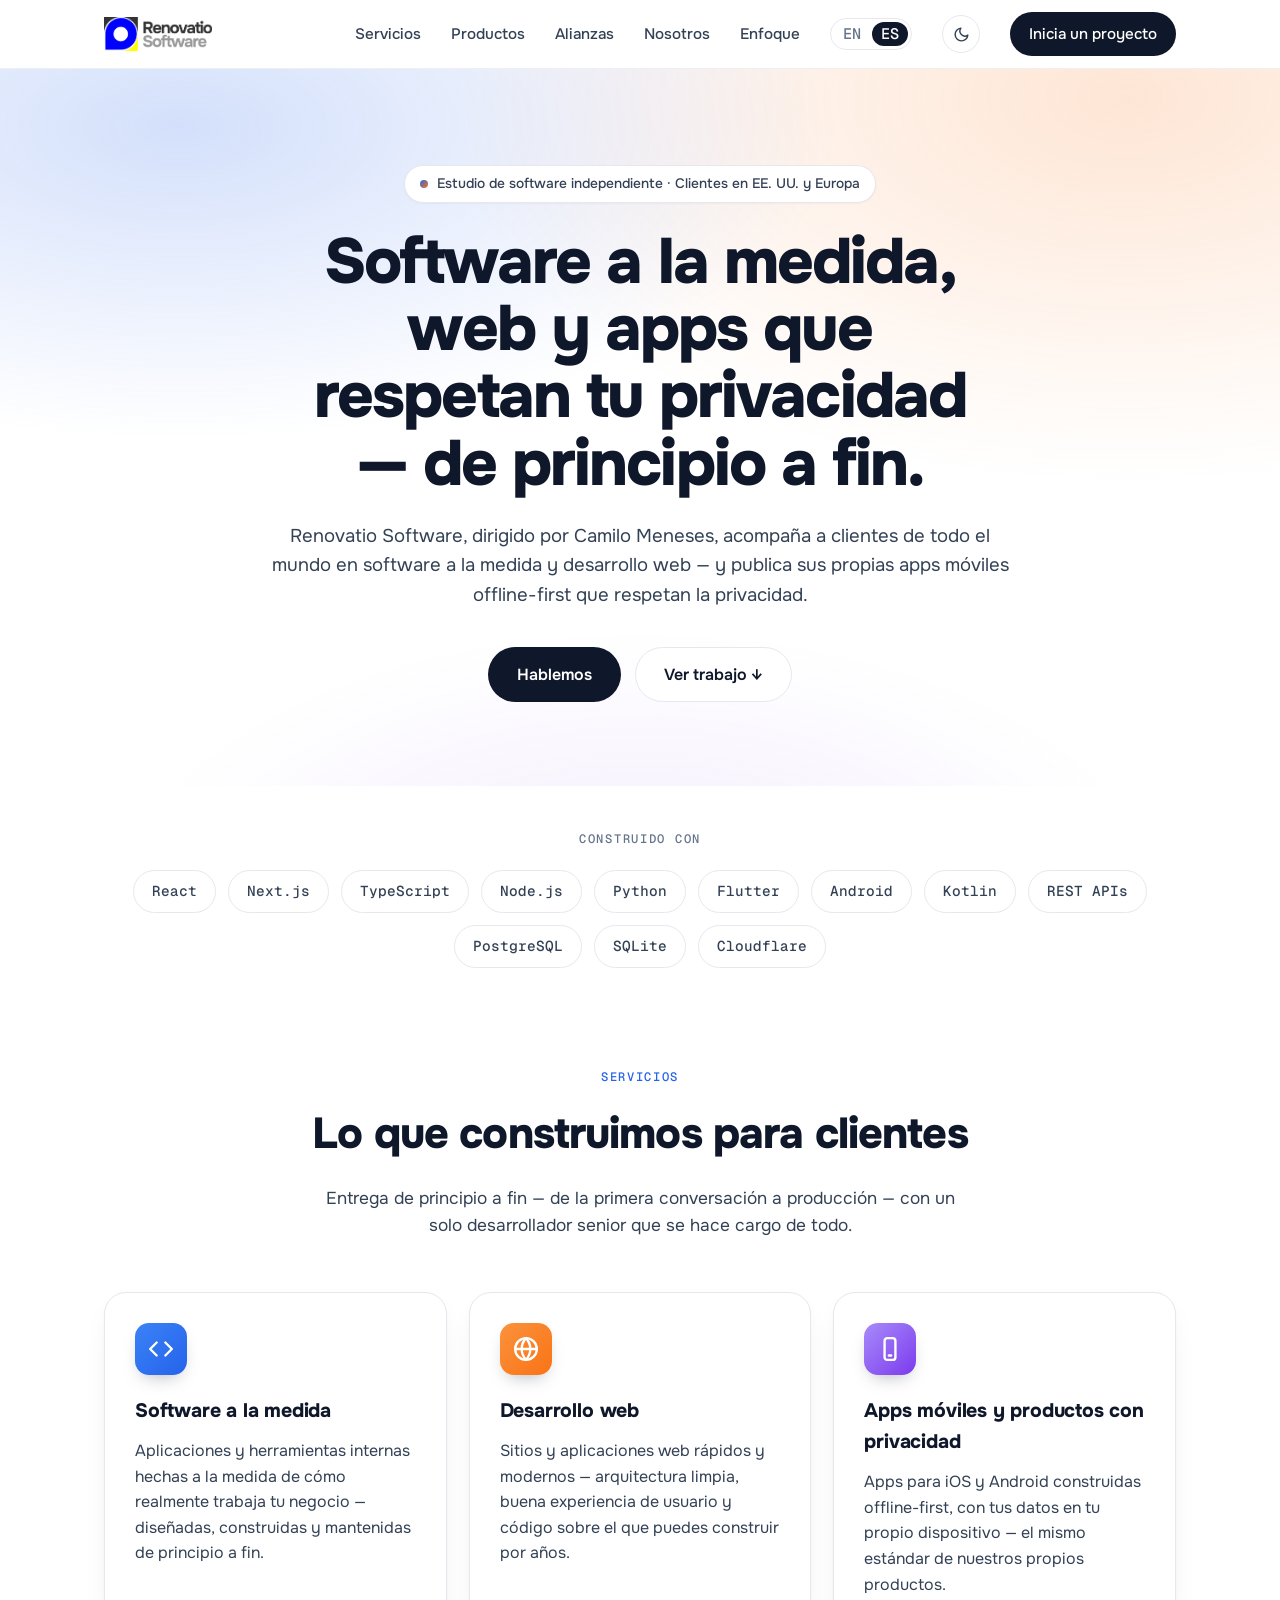
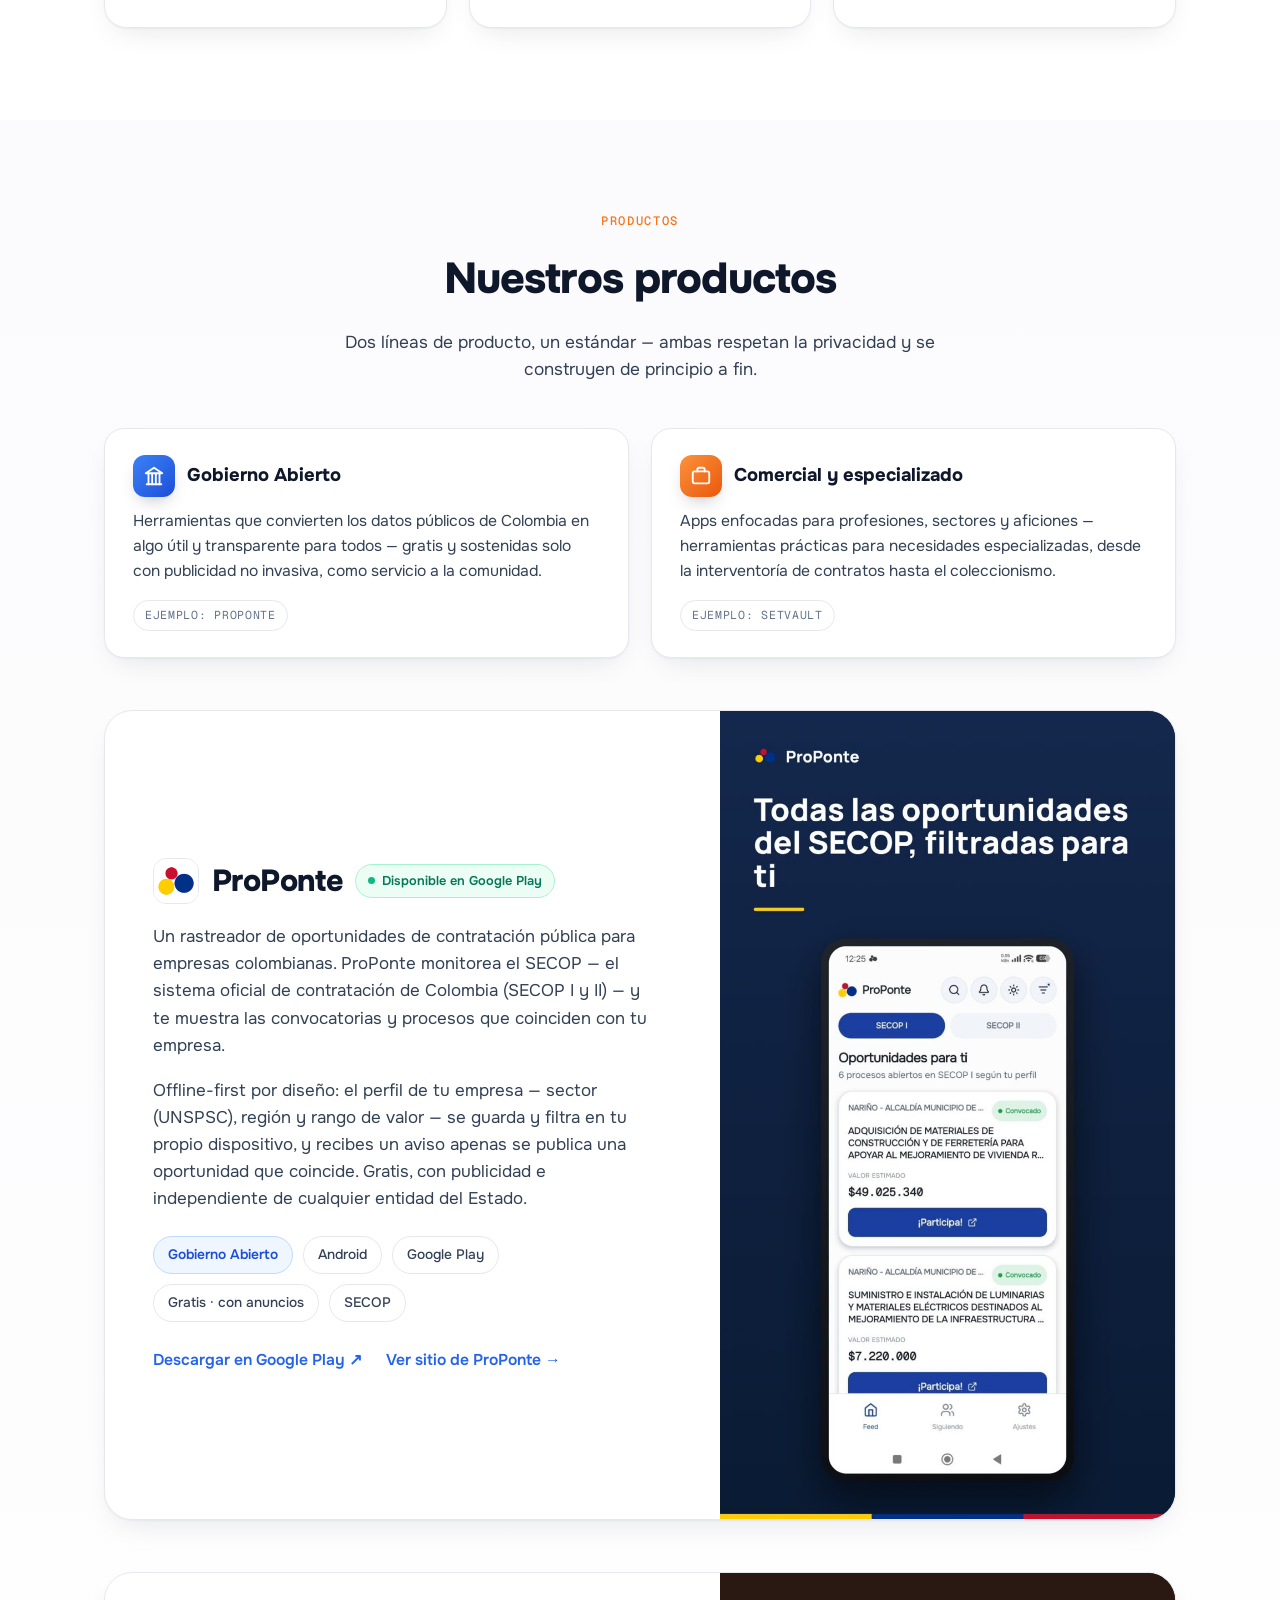
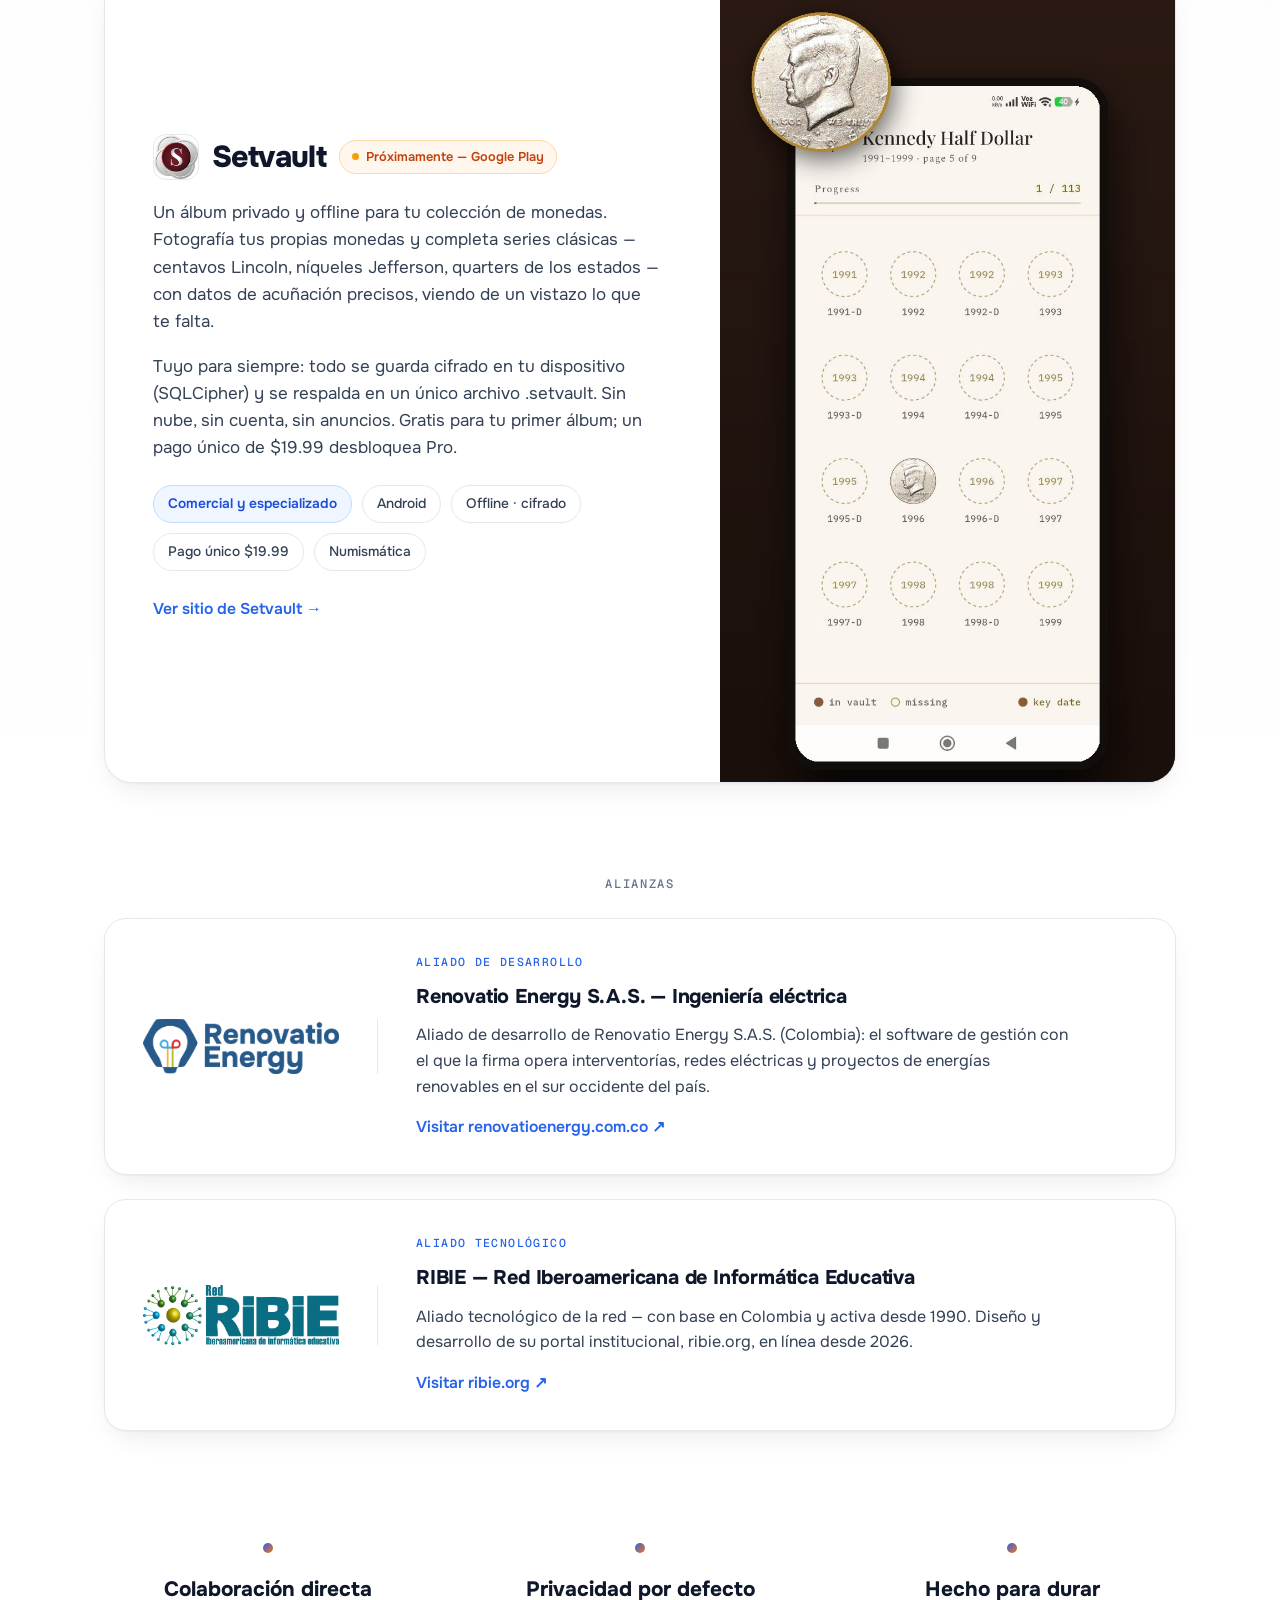
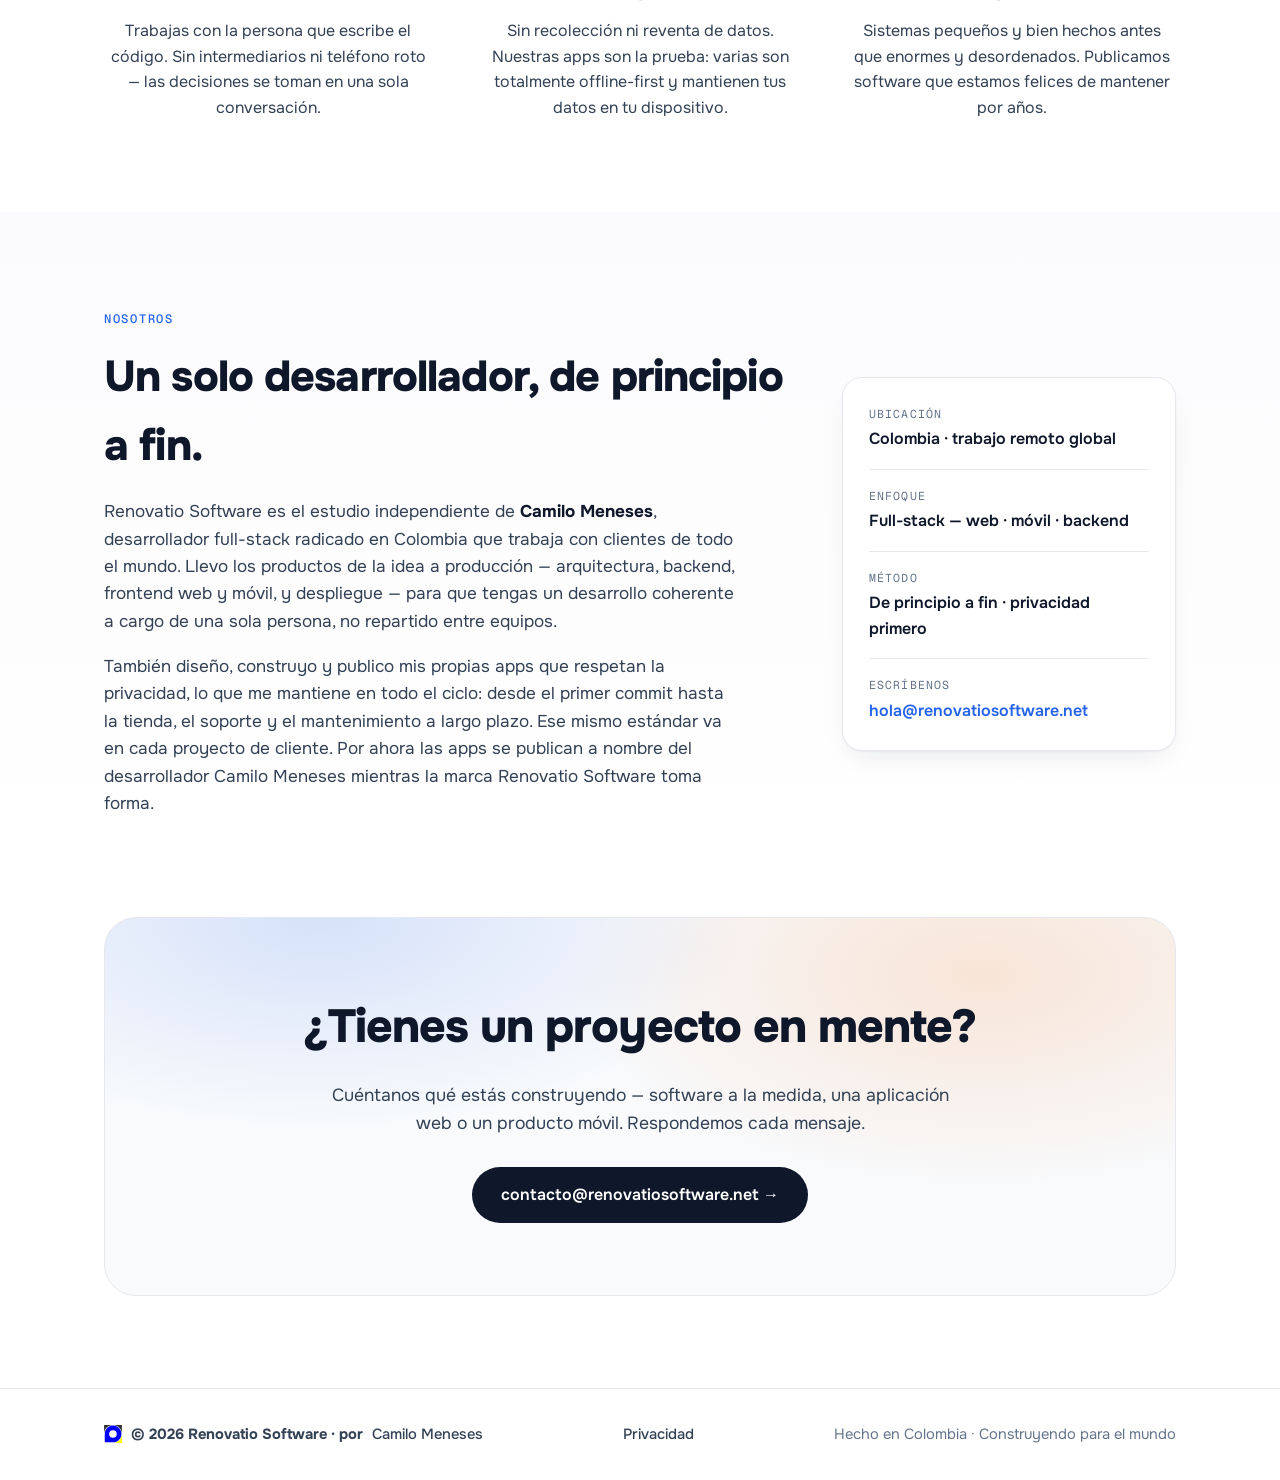
==== commit ae12a176: "institucional: Renovatio Energy como aliado de desarrollo en alianzas (ES/EN) Segunda tarjeta en la " ====
--- a/es/index.html
+++ b/es/index.html
@@ -466,6 +466,19 @@
     <div class="eyebrow">Alianzas</div>
     <div class="alliance-card">
       <div class="alliance-logo">
+        <img class="only-light" src="../assets/renovatio-energy-logo.webp" alt="Renovatio Energy S.A.S." loading="lazy" />
+        <img class="only-dark" src="../assets/renovatio-energy-logo-dark.webp" alt="Renovatio Energy S.A.S." loading="lazy" />
+      </div>
+      <div class="alliance-body">
+        <div class="alliance-role">Aliado de desarrollo</div>
+        <h3>Renovatio Energy S.A.S. — Ingeniería eléctrica</h3>
+        <p>Aliado de desarrollo de Renovatio Energy S.A.S. (Colombia): el software de gestión con el que la firma opera interventorías, redes eléctricas y proyectos de energías renovables en el sur occidente del país.</p>
+        <a class="product-link" href="https://renovatioenergy.com.co" target="_blank" rel="noopener">Visitar renovatioenergy.com.co ↗</a>
+      </div>
+    </div>
+
+    <div class="alliance-card">
+      <div class="alliance-logo">
         <img class="only-light" src="../assets/ribie-logo.png" alt="RIBIE — Red Iberoamericana de Informática Educativa" loading="lazy" />
         <img class="only-dark" src="../assets/ribie-logo-dark.png" alt="RIBIE — Red Iberoamericana de Informática Educativa" loading="lazy" />
       </div>
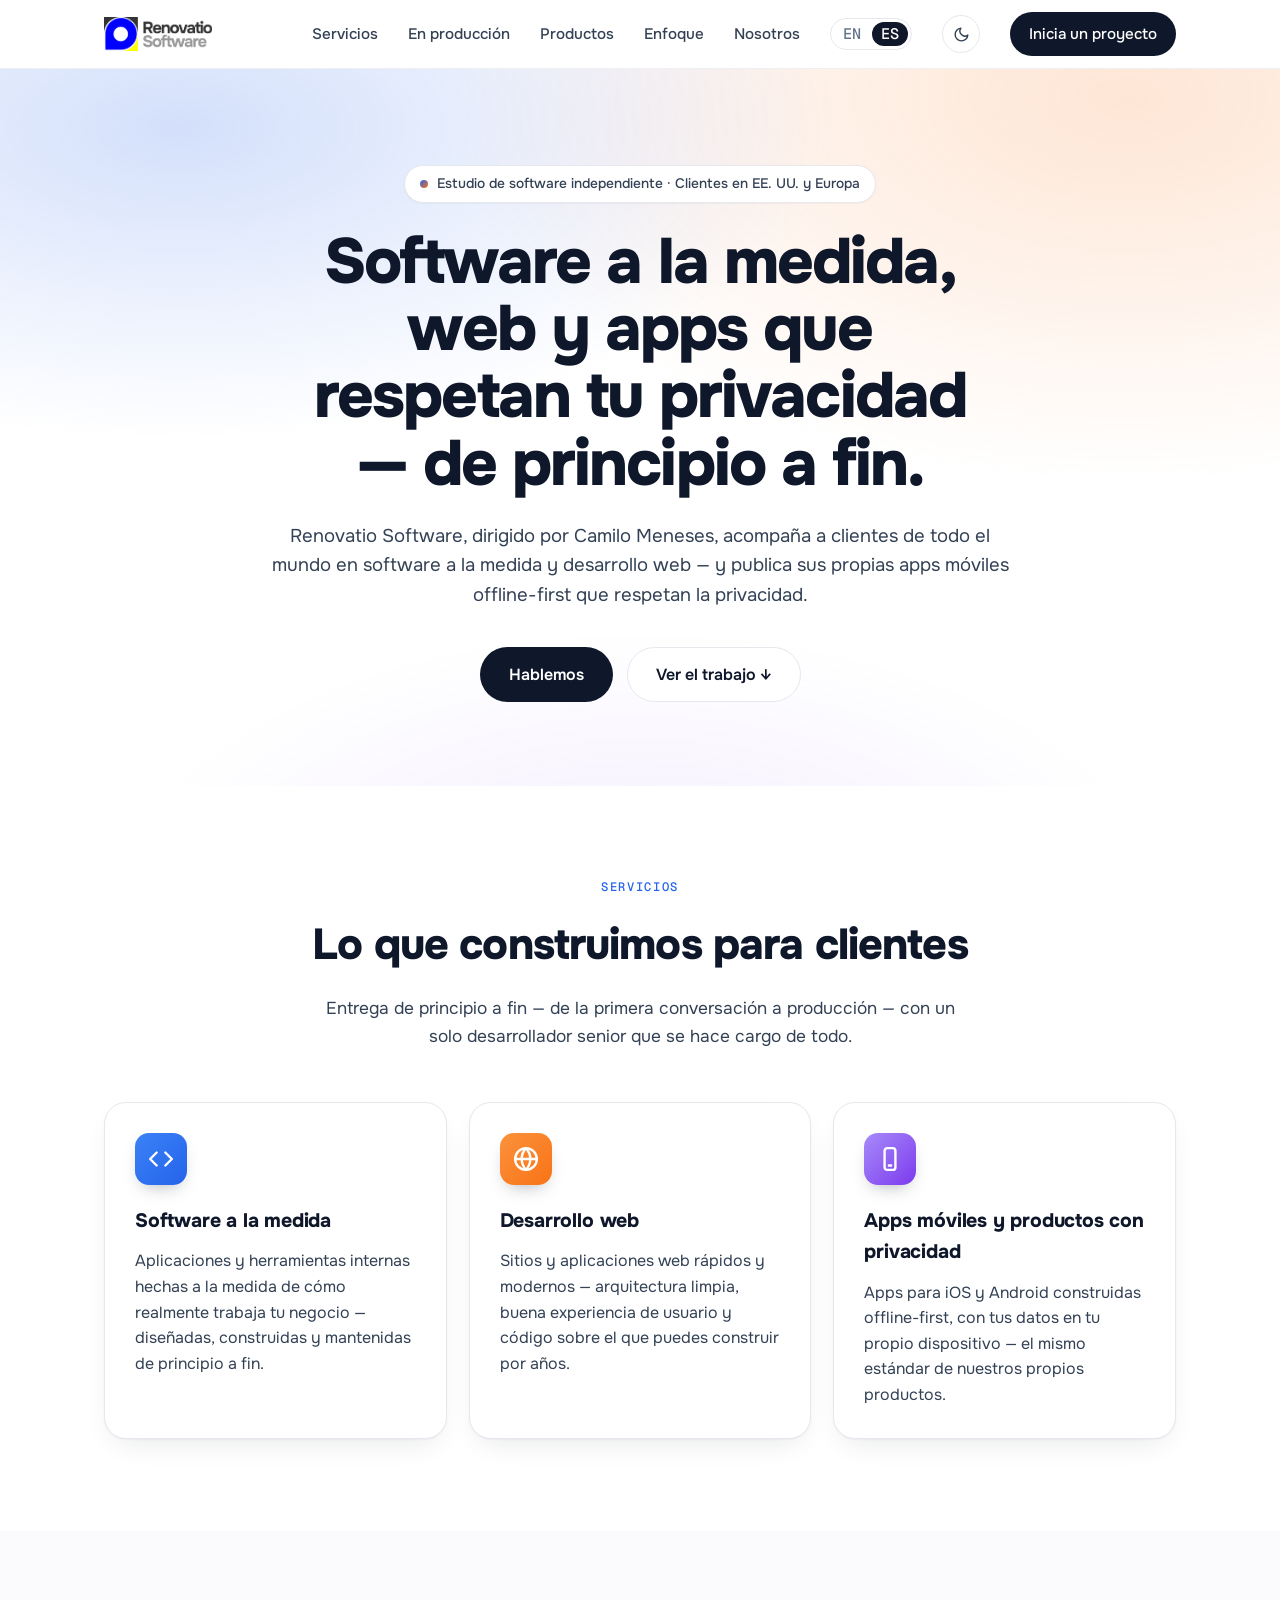
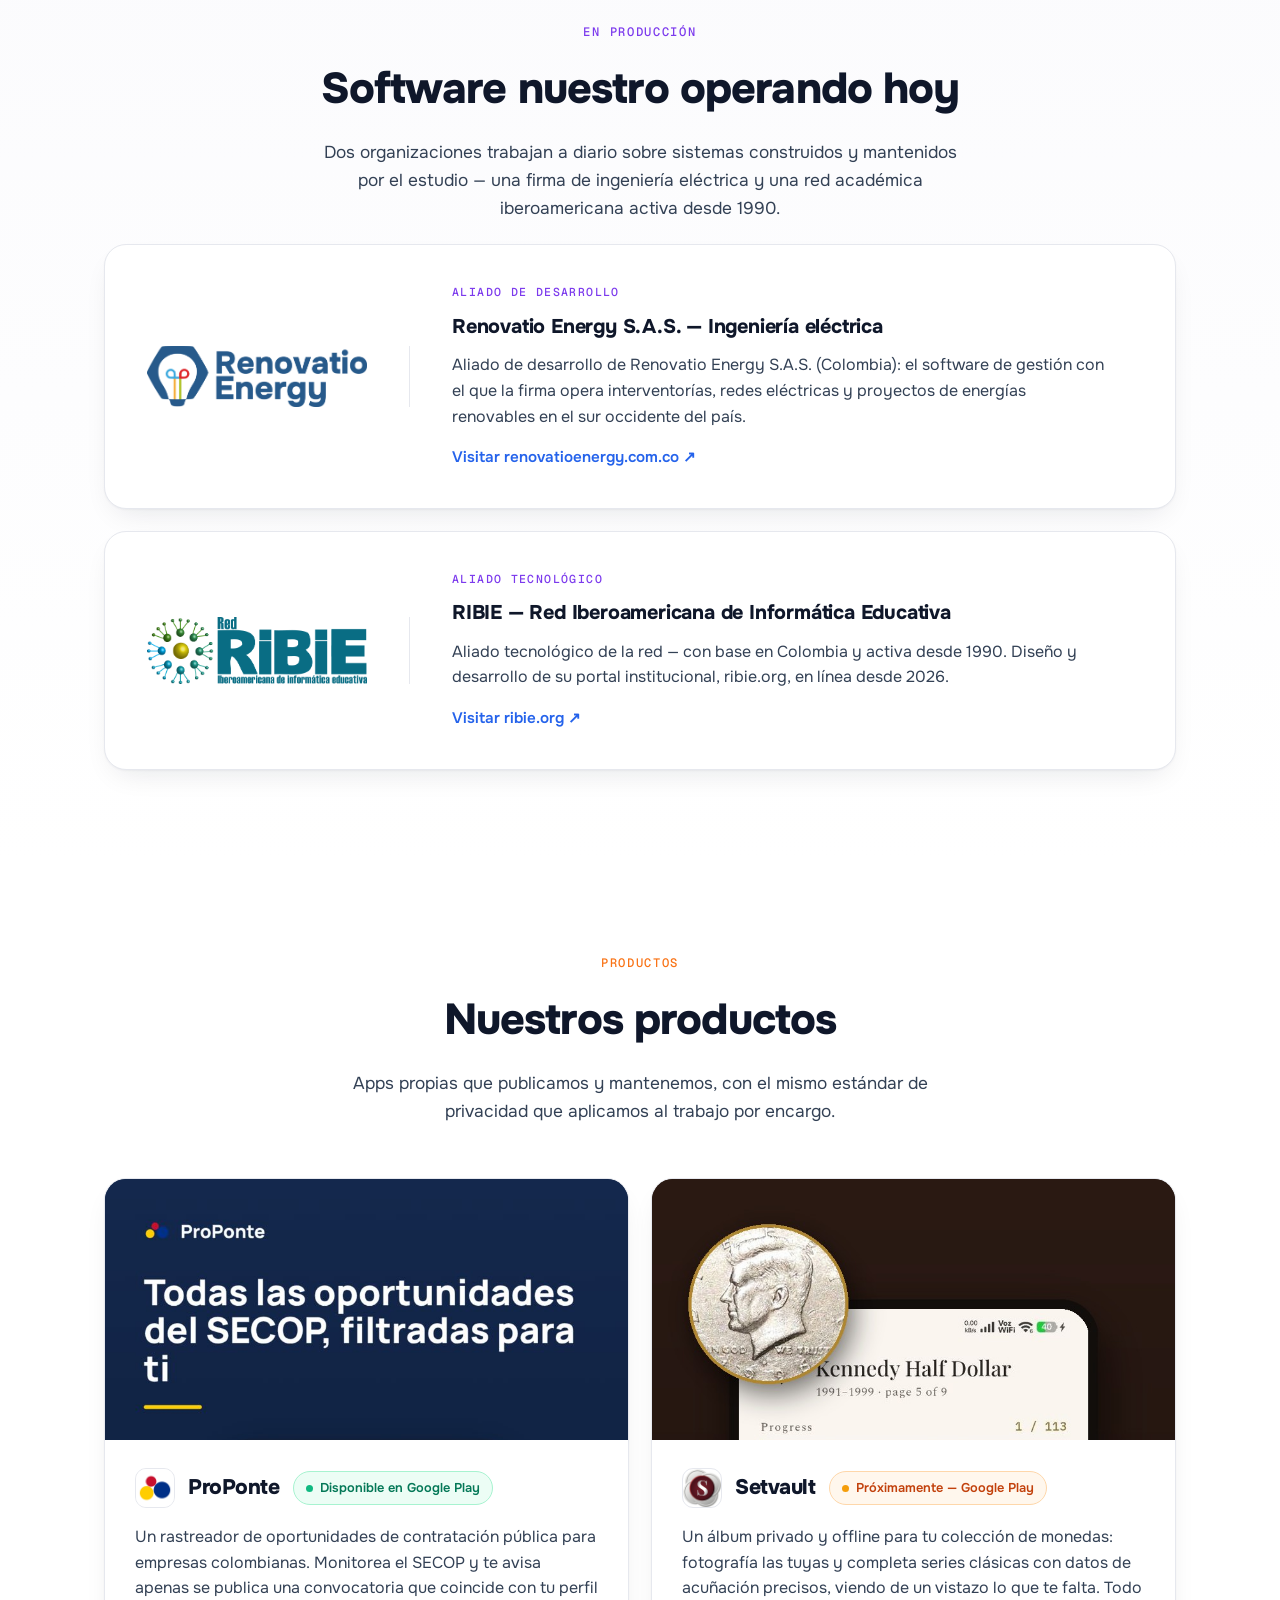
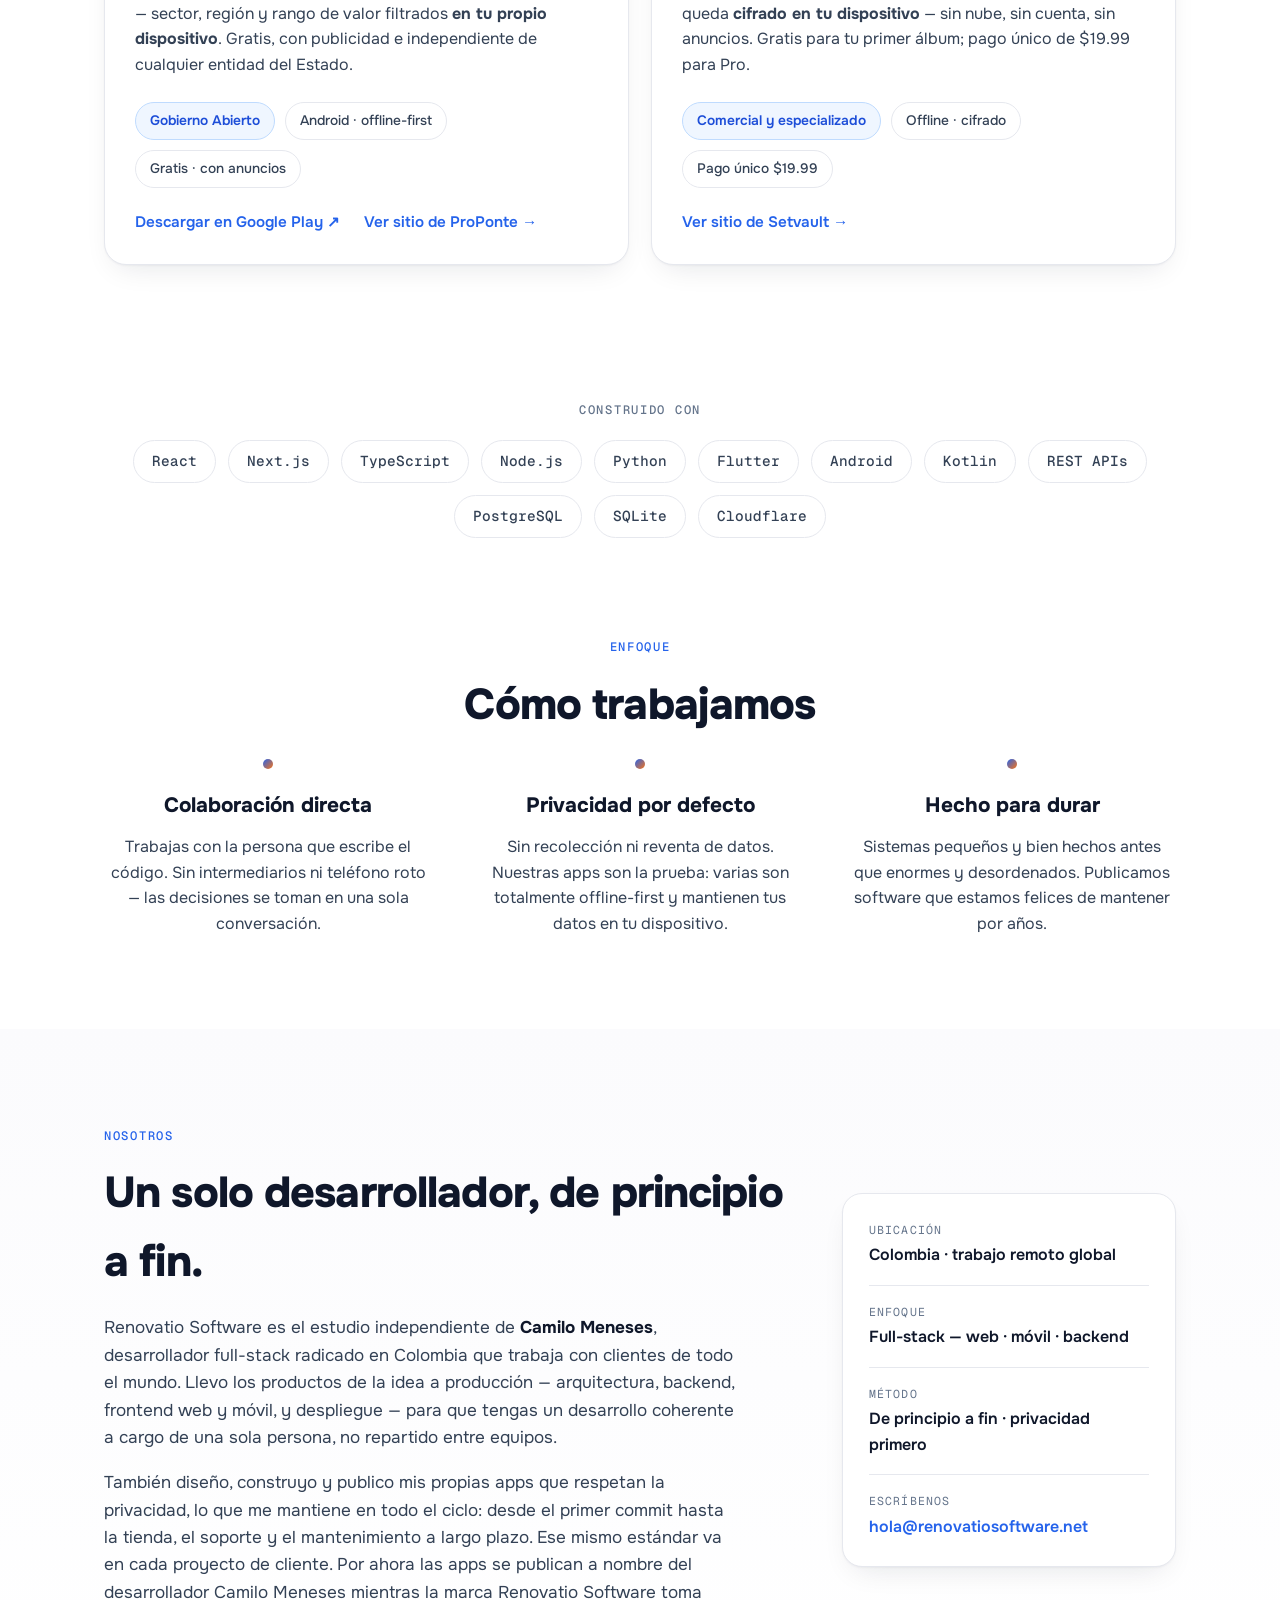
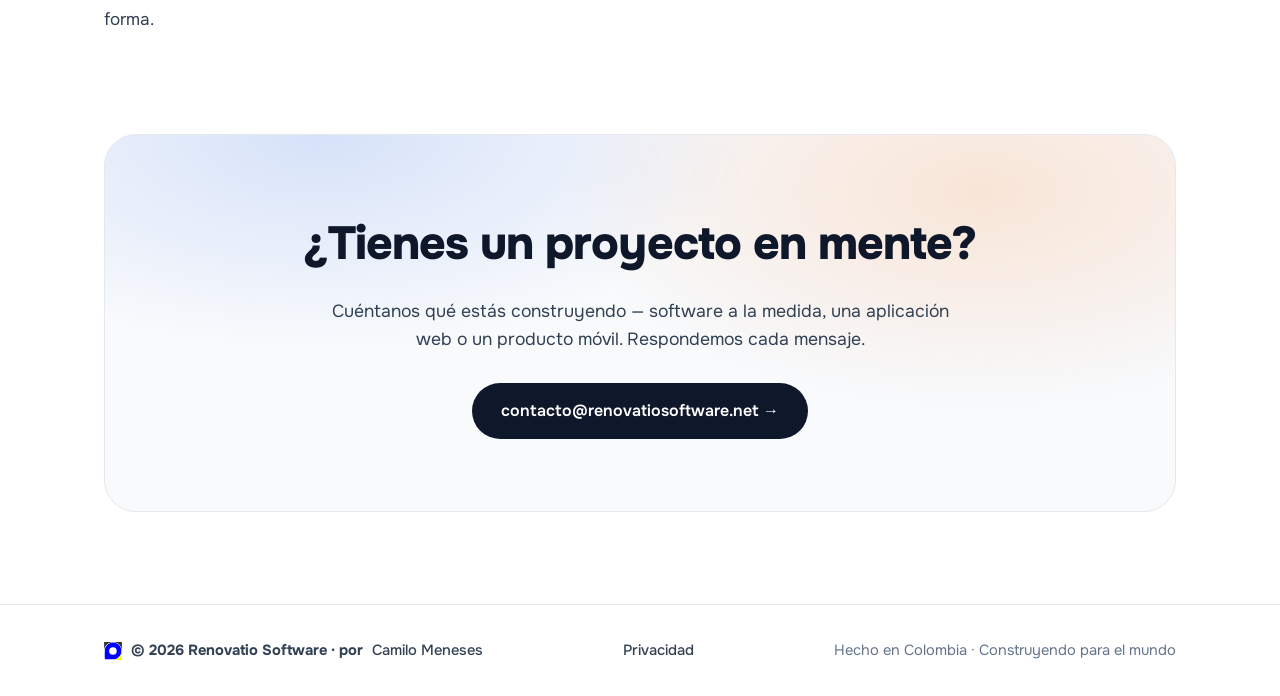
==== commit a0e9937b: "institucional: el home equilibra su peso — el trabajo en produccion por delante de las apps propias " ====
--- a/es/index.html
+++ b/es/index.html
@@ -37,6 +37,9 @@
     --bg:#ffffff;--surface:#ffffff;--panel:#f8fafc;--band-top:#fbfbfd;--band-bottom:#ffffff;
     --nav-bg:rgba(255,255,255,.72);--nav-line:rgba(230,232,238,.7);--btn-fg:#ffffff;
     --blue:#2563eb;--orange:#f97316;--violet:#7c3aed;--radius:22px;
+    /* Escenografia de las capturas de producto: no cambia con el tema (es el fondo de la foto) */
+    --media-gov:linear-gradient(160deg,#14284d,#0c1a34);
+    --media-com:linear-gradient(160deg,#2b1a12,#160f0c);
     --glow-blue:rgba(37,99,235,.20);--glow-orange:rgba(249,115,22,.18);--glow-violet:rgba(124,58,237,.10);
     --panel-blue:rgba(37,99,235,.16);--panel-orange:rgba(249,115,22,.16);
     --ok-bg:#ecfdf5;--ok-fg:#047857;--ok-line:#a7f3d0;--ok-dot:#10b981;
@@ -165,44 +168,42 @@
   .card h3{font-size:1.22rem;font-weight:750;letter-spacing:-.01em}
   .card p{margin-top:12px;color:var(--ink-soft);font-size:1rem}
 
-  .products{background:linear-gradient(180deg,var(--band-top),var(--band-bottom))}
-  .product-card{background:var(--surface);border:1px solid var(--line);border-radius:28px;box-shadow:var(--shadow);overflow:hidden;margin-top:52px;display:grid;grid-template-columns:1.15fr .85fr;gap:0}
-  .product-body{padding:48px;display:flex;flex-direction:column;justify-content:center}
+  .products{background:transparent}
+  .product-card{background:var(--surface);border:1px solid var(--line);border-radius:var(--radius);box-shadow:var(--shadow);overflow:hidden;margin-top:0;display:grid;grid-template-columns:1fr;gap:0;transition:transform .18s ease, box-shadow .18s ease}
+  .product-card:hover{transform:translateY(-3px);box-shadow:var(--shadow-lift)}
+  /* Las dos fichas caen lado a lado usando el .wrap que ya existe: sin divs nuevos */
+  @media (min-width:901px){
+    #products .wrap{display:grid;grid-template-columns:1fr 1fr;gap:22px;align-items:stretch}
+    #products .section-head{grid-column:1 / -1;margin-bottom:30px}
+  }
+  .product-body{padding:28px 30px 30px;display:flex;flex-direction:column}
   .product-head{display:flex;align-items:center;gap:13px;flex-wrap:wrap}
-  .app-icon{width:46px;height:46px;border-radius:13px;border:1px solid var(--line);flex:none}
-  .product-head h3{font-size:1.9rem;font-weight:800;letter-spacing:-.02em}
+  .app-icon{width:40px;height:40px;border-radius:11px;border:1px solid var(--line);flex:none}
+  .product-head h3{font-size:1.32rem;font-weight:800;letter-spacing:-.02em}
   .badge{display:inline-flex;align-items:center;gap:7px;font-size:.8rem;font-weight:600;padding:6px 12px;border-radius:999px}
   .badge-live{background:var(--ok-bg);color:var(--ok-fg);border:1px solid var(--ok-line)}
   .badge-live .dot{width:7px;height:7px;border-radius:50%;background:var(--ok-dot)}
   .badge-soon{background:var(--warn-bg);color:var(--warn-fg);border:1px solid var(--warn-line)}
   .badge-soon .dot{width:7px;height:7px;border-radius:50%;background:var(--warn-dot)}
-  .product-body p.desc{margin-top:18px;color:var(--ink-soft);font-size:1.06rem;max-width:46ch}
+  .product-body p.desc{margin-top:16px;color:var(--ink-soft);font-size:1rem;max-width:none}
   .tags{display:flex;flex-wrap:wrap;gap:10px;margin-top:24px}
   .tag{border:1px solid var(--line);background:var(--surface);border-radius:999px;padding:7px 14px;font-size:.86rem;font-weight:500;color:var(--ink-soft)}
-  .product-link{display:inline-flex;align-items:center;gap:6px;margin-top:26px;font-weight:600;font-size:.98rem;color:var(--blue)}
+  .product-link{display:inline-flex;align-items:center;gap:6px;margin-top:22px;font-weight:600;font-size:.95rem;color:var(--blue)}
+  .product-actions{display:flex;column-gap:24px;row-gap:0;flex-wrap:wrap;margin-top:auto}
+  .product-actions .product-link{margin-top:22px}
   .product-link:hover{gap:9px}
-  .product-media{background:linear-gradient(160deg,#14284d,#0c1a34);display:flex;align-items:flex-end;justify-content:center;position:relative;overflow:hidden}
-  .product-media img{width:100%;height:100%;object-fit:cover;object-position:top center;display:block}
-  .lines{display:grid;grid-template-columns:1fr 1fr;gap:22px;margin-top:44px}
-  .line{background:var(--surface);border:1px solid var(--line);border-radius:20px;padding:26px 28px;box-shadow:var(--shadow)}
-  .line .ln-top{display:flex;align-items:center;gap:12px}
-  .line .ln-ic{width:42px;height:42px;border-radius:12px;display:flex;align-items:center;justify-content:center;color:#fff;flex:none;box-shadow:0 8px 18px -8px rgba(15,23,42,.35)}
-  .line .ln-ic svg{width:22px;height:22px}
-  .ln-gov{background:linear-gradient(135deg,#3b82f6,#1d4ed8)}
-  .ln-com{background:linear-gradient(135deg,#fb923c,#ea580c)}
-  .line h3{font-size:1.15rem;font-weight:750}
-  .line p{margin-top:12px;color:var(--ink-soft);font-size:.98rem}
-  .line .ln-tag{display:inline-block;margin-top:16px;font-family:var(--mono);font-size:.72rem;letter-spacing:.06em;text-transform:uppercase;color:var(--muted);border:1px solid var(--line);border-radius:999px;padding:5px 11px}
+  .product-media{background:var(--media-gov);display:flex;align-items:flex-start;justify-content:center;position:relative;overflow:hidden;aspect-ratio:2 / 1;order:-1}
+  .product-media img{width:100%;height:100%;object-fit:cover;object-position:center top;display:block}
   .tag-cat{color:var(--cat-fg);background:var(--cat-bg);border-color:var(--cat-line);font-weight:600}
-  @media (max-width:760px){.lines{grid-template-columns:1fr}}
-
-  .alliance{padding:0}
-  .alliance .eyebrow{color:var(--muted);text-align:center;display:block}
-  .alliance-card{display:grid;grid-template-columns:auto 1fr;align-items:center;gap:38px;margin-top:24px;
-    background:var(--surface);border:1px solid var(--line);border-radius:var(--radius);padding:34px 38px;box-shadow:var(--shadow)}
-  .alliance-logo{padding-right:38px;border-right:1px solid var(--line)}
-  .alliance-logo img{width:196px;height:auto}
-  .alliance-role{font-family:var(--mono);font-size:.72rem;font-weight:500;letter-spacing:.12em;text-transform:uppercase;color:var(--blue)}
+
+  .alliance{padding:92px 0;background:linear-gradient(180deg,var(--band-top),var(--band-bottom))}
+  .alliance .eyebrow{color:var(--violet);text-align:center;display:block}
+  .alliance-card{display:grid;grid-template-columns:auto 1fr;align-items:center;gap:42px;margin-top:22px;
+    background:var(--surface);border:1px solid var(--line);border-radius:var(--radius);padding:38px 42px;box-shadow:var(--shadow)}
+  .alliance-card:first-of-type{margin-top:52px}
+  .alliance-logo{padding-right:42px;border-right:1px solid var(--line)}
+  .alliance-logo img{width:220px;height:auto}
+  .alliance-role{font-family:var(--mono);font-size:.72rem;font-weight:500;letter-spacing:.12em;text-transform:uppercase;color:var(--violet)}
   .alliance-body h3{font-size:1.24rem;font-weight:750;letter-spacing:-.01em;margin-top:9px}
   .alliance-body p{margin-top:10px;color:var(--ink-soft);font-size:1rem;max-width:60ch}
   .alliance-body .product-link{margin-top:16px}
@@ -248,8 +249,8 @@
 
   @media (max-width:900px){
     .cards-3{grid-template-columns:1fr}
-    .product-card{grid-template-columns:1fr}
-    .product-media{min-height:380px;order:2}
+    .product-card{grid-template-columns:1fr;margin-top:22px}
+    .product-media{aspect-ratio:16 / 10}
     .values{grid-template-columns:1fr;gap:34px}
   }
   @media (max-width:720px){
@@ -257,7 +258,7 @@
     .nav-links{gap:14px}
     .hero{padding:72px 0 60px}
     .section{padding:68px 0}
-    .product-body{padding:30px}
+    .product-body{padding:26px}
   }
   @media (max-width:480px){
     .wrap{padding:0 16px}
@@ -295,10 +296,10 @@
     </a>
     <nav class="nav-links">
       <a href="#services">Servicios</a>
+      <a href="#alliances">En producción</a>
       <a href="#products">Productos</a>
-      <a href="#alliances">Alianzas</a>
+      <a href="#approach">Enfoque</a>
       <a href="#about">Nosotros</a>
-      <a href="#approach">Enfoque</a>
       <span class="lang" aria-label="Idioma">
         <a href="../en/">EN</a>
         <a class="lang-on" href="./" aria-current="page">ES</a>
@@ -320,8 +321,133 @@
     <p class="lead">Renovatio Software, dirigido por Camilo Meneses, acompaña a clientes de todo el mundo en software a la medida y desarrollo web — y publica sus propias apps móviles offline-first que respetan la privacidad.</p>
     <div class="actions">
       <a class="btn btn-dark btn-lg" href="mailto:proyectos@renovatiosoftware.net">Hablemos</a>
-      <a class="btn btn-ghost btn-lg" href="#products">Ver trabajo ↓</a>
-    </div>
+      <a class="btn btn-ghost btn-lg" href="#alliances">Ver el trabajo ↓</a>
+    </div>
+  </div>
+</section>
+
+<!-- ===================== SERVICES ===================== -->
+<section class="section" id="services">
+  <div class="wrap">
+    <div class="section-head">
+      <div class="eyebrow" style="color:var(--blue)">Servicios</div>
+      <h2>Lo que construimos para clientes</h2>
+      <p>Entrega de principio a fin — de la primera conversación a producción — con un solo desarrollador senior que se hace cargo de todo.</p>
+    </div>
+    <div class="cards-3">
+      <article class="card">
+        <div class="icon-tile ic-blue" aria-hidden="true">
+          <svg viewBox="0 0 24 24" fill="none" stroke="currentColor" stroke-width="2.2" stroke-linecap="round" stroke-linejoin="round"><polyline points="16 18 22 12 16 6"/><polyline points="8 6 2 12 8 18"/></svg>
+        </div>
+        <h3>Software a la medida</h3>
+        <p>Aplicaciones y herramientas internas hechas a la medida de cómo realmente trabaja tu negocio — diseñadas, construidas y mantenidas de principio a fin.</p>
+      </article>
+      <article class="card">
+        <div class="icon-tile ic-orange" aria-hidden="true">
+          <svg viewBox="0 0 24 24" fill="none" stroke="currentColor" stroke-width="2.2" stroke-linecap="round" stroke-linejoin="round"><circle cx="12" cy="12" r="10"/><line x1="2" y1="12" x2="22" y2="12"/><path d="M12 2a15.3 15.3 0 0 1 4 10 15.3 15.3 0 0 1-4 10 15.3 15.3 0 0 1-4-10 15.3 15.3 0 0 1 4-10z"/></svg>
+        </div>
+        <h3>Desarrollo web</h3>
+        <p>Sitios y aplicaciones web rápidos y modernos — arquitectura limpia, buena experiencia de usuario y código sobre el que puedes construir por años.</p>
+      </article>
+      <article class="card">
+        <div class="icon-tile ic-violet" aria-hidden="true">
+          <svg viewBox="0 0 24 24" fill="none" stroke="currentColor" stroke-width="2.2" stroke-linecap="round" stroke-linejoin="round"><rect x="7" y="2" width="10" height="20" rx="2.5"/><line x1="11" y1="18" x2="13" y2="18"/></svg>
+        </div>
+        <h3>Apps móviles y productos con privacidad</h3>
+        <p>Apps para iOS y Android construidas offline-first, con tus datos en tu propio dispositivo — el mismo estándar de nuestros propios productos.</p>
+      </article>
+    </div>
+  </div>
+</section>
+
+<!-- ===================== ALIANZAS ===================== -->
+<section class="section alliance" id="alliances">
+  <div class="wrap">
+    <div class="section-head">
+      <div class="eyebrow" style="color:var(--violet)">En producción</div>
+      <h2>Software nuestro operando hoy</h2>
+      <p>Dos organizaciones trabajan a diario sobre sistemas construidos y mantenidos por el estudio — una firma de ingeniería eléctrica y una red académica iberoamericana activa desde 1990.</p>
+    </div>
+    <div class="alliance-card">
+      <div class="alliance-logo">
+        <img class="only-light" src="../assets/renovatio-energy-logo.webp" alt="Renovatio Energy S.A.S." loading="lazy" />
+        <img class="only-dark" src="../assets/renovatio-energy-logo-dark.webp" alt="Renovatio Energy S.A.S." loading="lazy" />
+      </div>
+      <div class="alliance-body">
+        <div class="alliance-role">Aliado de desarrollo</div>
+        <h3>Renovatio Energy S.A.S. — Ingeniería eléctrica</h3>
+        <p>Aliado de desarrollo de Renovatio Energy S.A.S. (Colombia): el software de gestión con el que la firma opera interventorías, redes eléctricas y proyectos de energías renovables en el sur occidente del país.</p>
+        <a class="product-link" href="https://renovatioenergy.com.co" target="_blank" rel="noopener">Visitar renovatioenergy.com.co ↗</a>
+      </div>
+    </div>
+
+    <div class="alliance-card">
+      <div class="alliance-logo">
+        <img class="only-light" src="../assets/ribie-logo.png" alt="RIBIE — Red Iberoamericana de Informática Educativa" loading="lazy" />
+        <img class="only-dark" src="../assets/ribie-logo-dark.png" alt="RIBIE — Red Iberoamericana de Informática Educativa" loading="lazy" />
+      </div>
+      <div class="alliance-body">
+        <div class="alliance-role">Aliado tecnológico</div>
+        <h3>RIBIE — Red Iberoamericana de Informática Educativa</h3>
+        <p>Aliado tecnológico de la red — con base en Colombia y activa desde 1990. Diseño y desarrollo de su portal institucional, ribie.org, en línea desde 2026.</p>
+        <a class="product-link" href="https://ribie.org" target="_blank" rel="noopener">Visitar ribie.org ↗</a>
+      </div>
+    </div>
+  </div>
+</section>
+
+<!-- ===================== PRODUCTS ===================== -->
+<section class="section products" id="products">
+  <div class="wrap">
+    <div class="section-head">
+      <div class="eyebrow" style="color:var(--orange)">Productos</div>
+      <h2>Nuestros productos</h2>
+      <p>Apps propias que publicamos y mantenemos, con el mismo estándar de privacidad que aplicamos al trabajo por encargo.</p>
+    </div>
+
+    <article class="product-card">
+      <div class="product-body">
+        <div class="product-head">
+          <img class="app-icon" src="../assets/proponte-icon.png" alt="Ícono de la app ProPonte" />
+          <h3>ProPonte</h3>
+          <span class="badge badge-live"><span class="dot" aria-hidden="true"></span> Disponible en Google Play</span>
+        </div>
+        <p class="desc">Un rastreador de oportunidades de contratación pública para empresas colombianas. Monitorea el SECOP y te avisa apenas se publica una convocatoria que coincide con tu perfil — sector, región y rango de valor filtrados <strong>en tu propio dispositivo</strong>. Gratis, con publicidad e independiente de cualquier entidad del Estado.</p>
+        <div class="tags">
+          <span class="tag tag-cat">Gobierno Abierto</span>
+          <span class="tag">Android · offline-first</span>
+          <span class="tag">Gratis · con anuncios</span>
+        </div>
+        <div class="product-actions">
+          <a class="product-link" href="https://play.google.com/store/apps/details?id=co.renovatiosoftware.proponte" rel="noopener">Descargar en Google Play ↗</a>
+          <a class="product-link" href="../proponte/">Ver sitio de ProPonte →</a>
+        </div>
+      </div>
+      <div class="product-media">
+        <img src="../assets/proponte-mockup.jpg" alt="La app ProPonte mostrando un feed de oportunidades de contratación pública del SECOP" loading="lazy" />
+      </div>
+    </article>
+
+    <article class="product-card">
+      <div class="product-body">
+        <div class="product-head">
+          <img class="app-icon" src="../assets/setvault-icon.png" alt="Ícono de la app Setvault" />
+          <h3>Setvault</h3>
+          <span class="badge badge-soon"><span class="dot" aria-hidden="true"></span> Próximamente — Google Play</span>
+        </div>
+        <p class="desc">Un álbum privado y offline para tu colección de monedas: fotografía las tuyas y completa series clásicas con datos de acuñación precisos, viendo de un vistazo lo que te falta. Todo queda <strong>cifrado en tu dispositivo</strong> — sin nube, sin cuenta, sin anuncios. Gratis para tu primer álbum; pago único de $19.99 para Pro.</p>
+        <div class="tags">
+          <span class="tag tag-cat">Comercial y especializado</span>
+          <span class="tag">Offline · cifrado</span>
+          <span class="tag">Pago único $19.99</span>
+        </div>
+        <div class="product-actions"><a class="product-link" href="../setvault/">Ver sitio de Setvault →</a></div>
+      </div>
+      <div class="product-media" style="background:var(--media-com)">
+        <img src="../assets/setvault-mockup.jpg" alt="La app Setvault mostrando una página de álbum del Kennedy Half Dollar con monedas coleccionadas y faltantes" loading="lazy" />
+      </div>
+    </article>
+
   </div>
 </section>
 
@@ -346,155 +472,13 @@
   </div>
 </section>
 
-<!-- ===================== SERVICES ===================== -->
-<section class="section" id="services">
-  <div class="wrap">
-    <div class="section-head">
-      <div class="eyebrow" style="color:var(--blue)">Servicios</div>
-      <h2>Lo que construimos para clientes</h2>
-      <p>Entrega de principio a fin — de la primera conversación a producción — con un solo desarrollador senior que se hace cargo de todo.</p>
-    </div>
-    <div class="cards-3">
-      <article class="card">
-        <div class="icon-tile ic-blue" aria-hidden="true">
-          <svg viewBox="0 0 24 24" fill="none" stroke="currentColor" stroke-width="2.2" stroke-linecap="round" stroke-linejoin="round"><polyline points="16 18 22 12 16 6"/><polyline points="8 6 2 12 8 18"/></svg>
-        </div>
-        <h3>Software a la medida</h3>
-        <p>Aplicaciones y herramientas internas hechas a la medida de cómo realmente trabaja tu negocio — diseñadas, construidas y mantenidas de principio a fin.</p>
-      </article>
-      <article class="card">
-        <div class="icon-tile ic-orange" aria-hidden="true">
-          <svg viewBox="0 0 24 24" fill="none" stroke="currentColor" stroke-width="2.2" stroke-linecap="round" stroke-linejoin="round"><circle cx="12" cy="12" r="10"/><line x1="2" y1="12" x2="22" y2="12"/><path d="M12 2a15.3 15.3 0 0 1 4 10 15.3 15.3 0 0 1-4 10 15.3 15.3 0 0 1-4-10 15.3 15.3 0 0 1 4-10z"/></svg>
-        </div>
-        <h3>Desarrollo web</h3>
-        <p>Sitios y aplicaciones web rápidos y modernos — arquitectura limpia, buena experiencia de usuario y código sobre el que puedes construir por años.</p>
-      </article>
-      <article class="card">
-        <div class="icon-tile ic-violet" aria-hidden="true">
-          <svg viewBox="0 0 24 24" fill="none" stroke="currentColor" stroke-width="2.2" stroke-linecap="round" stroke-linejoin="round"><rect x="7" y="2" width="10" height="20" rx="2.5"/><line x1="11" y1="18" x2="13" y2="18"/></svg>
-        </div>
-        <h3>Apps móviles y productos con privacidad</h3>
-        <p>Apps para iOS y Android construidas offline-first, con tus datos en tu propio dispositivo — el mismo estándar de nuestros propios productos.</p>
-      </article>
-    </div>
-  </div>
-</section>
-
-<!-- ===================== PRODUCTS ===================== -->
-<section class="section products" id="products">
-  <div class="wrap">
-    <div class="section-head">
-      <div class="eyebrow" style="color:var(--orange)">Productos</div>
-      <h2>Nuestros productos</h2>
-      <p>Dos líneas de producto, un estándar — ambas respetan la privacidad y se construyen de principio a fin.</p>
-    </div>
-
-    <div class="lines">
-      <div class="line">
-        <div class="ln-top">
-          <span class="ln-ic ln-gov" aria-hidden="true"><svg viewBox="0 0 24 24" fill="none" stroke="currentColor" stroke-width="2" stroke-linecap="round" stroke-linejoin="round"><polygon points="12 3 3 9 21 9"/><line x1="4" y1="21" x2="20" y2="21"/><line x1="6" y1="21" x2="6" y2="10"/><line x1="10" y1="21" x2="10" y2="10"/><line x1="14" y1="21" x2="14" y2="10"/><line x1="18" y1="21" x2="18" y2="10"/></svg></span>
-          <h3>Gobierno Abierto</h3>
-        </div>
-        <p>Herramientas que convierten los datos públicos de Colombia en algo útil y transparente para todos — gratis y sostenidas solo con publicidad no invasiva, como servicio a la comunidad.</p>
-        <span class="ln-tag">Ejemplo: ProPonte</span>
-      </div>
-      <div class="line">
-        <div class="ln-top">
-          <span class="ln-ic ln-com" aria-hidden="true"><svg viewBox="0 0 24 24" fill="none" stroke="currentColor" stroke-width="2" stroke-linecap="round" stroke-linejoin="round"><rect x="3" y="7" width="18" height="13" rx="2"/><path d="M8 7V5a2 2 0 0 1 2-2h4a2 2 0 0 1 2 2v2"/></svg></span>
-          <h3>Comercial y especializado</h3>
-        </div>
-        <p>Apps enfocadas para profesiones, sectores y aficiones — herramientas prácticas para necesidades especializadas, desde la interventoría de contratos hasta el coleccionismo.</p>
-        <span class="ln-tag">Ejemplo: Setvault</span>
-      </div>
-    </div>
-
-    <article class="product-card">
-      <div class="product-body">
-        <div class="product-head">
-          <img class="app-icon" src="../assets/proponte-icon.png" alt="Ícono de la app ProPonte" />
-          <h3>ProPonte</h3>
-          <span class="badge badge-live"><span class="dot" aria-hidden="true"></span> Disponible en Google Play</span>
-        </div>
-        <p class="desc">Un rastreador de oportunidades de contratación pública para empresas colombianas. ProPonte monitorea el SECOP — el sistema oficial de contratación de Colombia (SECOP I y II) — y te muestra las convocatorias y procesos que coinciden con tu empresa.</p>
-        <p class="desc">Offline-first por diseño: el perfil de tu empresa — sector (UNSPSC), región y rango de valor — se guarda y filtra en tu propio dispositivo, y recibes un aviso apenas se publica una oportunidad que coincide. Gratis, con publicidad e independiente de cualquier entidad del Estado.</p>
-        <div class="tags">
-          <span class="tag tag-cat">Gobierno Abierto</span>
-          <span class="tag">Android</span>
-          <span class="tag">Google Play</span>
-          <span class="tag">Gratis · con anuncios</span>
-          <span class="tag">SECOP</span>
-        </div>
-        <div style="display:flex;gap:24px;flex-wrap:wrap">
-          <a class="product-link" href="https://play.google.com/store/apps/details?id=co.renovatiosoftware.proponte" rel="noopener">Descargar en Google Play ↗</a>
-          <a class="product-link" href="../proponte/">Ver sitio de ProPonte →</a>
-        </div>
-      </div>
-      <div class="product-media">
-        <img src="../assets/proponte-mockup.jpg" alt="La app ProPonte mostrando un feed de oportunidades de contratación pública del SECOP" loading="lazy" />
-      </div>
-    </article>
-
-    <article class="product-card">
-      <div class="product-body">
-        <div class="product-head">
-          <img class="app-icon" src="../assets/setvault-icon.png" alt="Ícono de la app Setvault" />
-          <h3>Setvault</h3>
-          <span class="badge badge-soon"><span class="dot" aria-hidden="true"></span> Próximamente — Google Play</span>
-        </div>
-        <p class="desc">Un álbum privado y offline para tu colección de monedas. Fotografía tus propias monedas y completa series clásicas — centavos Lincoln, níqueles Jefferson, quarters de los estados — con datos de acuñación precisos, viendo de un vistazo lo que te falta.</p>
-        <p class="desc">Tuyo para siempre: todo se guarda cifrado en tu dispositivo (SQLCipher) y se respalda en un único archivo .setvault. Sin nube, sin cuenta, sin anuncios. Gratis para tu primer álbum; un pago único de $19.99 desbloquea Pro.</p>
-        <div class="tags">
-          <span class="tag tag-cat">Comercial y especializado</span>
-          <span class="tag">Android</span>
-          <span class="tag">Offline · cifrado</span>
-          <span class="tag">Pago único $19.99</span>
-          <span class="tag">Numismática</span>
-        </div>
-        <a class="product-link" href="../setvault/">Ver sitio de Setvault →</a>
-      </div>
-      <div class="product-media" style="background:linear-gradient(160deg,#2b1a12,#160f0c)">
-        <img src="../assets/setvault-mockup.jpg" alt="La app Setvault mostrando una página de álbum del Kennedy Half Dollar con monedas coleccionadas y faltantes" loading="lazy" />
-      </div>
-    </article>
-
-  </div>
-</section>
-
-<!-- ===================== ALIANZAS ===================== -->
-<section class="section alliance" id="alliances">
-  <div class="wrap">
-    <div class="eyebrow">Alianzas</div>
-    <div class="alliance-card">
-      <div class="alliance-logo">
-        <img class="only-light" src="../assets/renovatio-energy-logo.webp" alt="Renovatio Energy S.A.S." loading="lazy" />
-        <img class="only-dark" src="../assets/renovatio-energy-logo-dark.webp" alt="Renovatio Energy S.A.S." loading="lazy" />
-      </div>
-      <div class="alliance-body">
-        <div class="alliance-role">Aliado de desarrollo</div>
-        <h3>Renovatio Energy S.A.S. — Ingeniería eléctrica</h3>
-        <p>Aliado de desarrollo de Renovatio Energy S.A.S. (Colombia): el software de gestión con el que la firma opera interventorías, redes eléctricas y proyectos de energías renovables en el sur occidente del país.</p>
-        <a class="product-link" href="https://renovatioenergy.com.co" target="_blank" rel="noopener">Visitar renovatioenergy.com.co ↗</a>
-      </div>
-    </div>
-
-    <div class="alliance-card">
-      <div class="alliance-logo">
-        <img class="only-light" src="../assets/ribie-logo.png" alt="RIBIE — Red Iberoamericana de Informática Educativa" loading="lazy" />
-        <img class="only-dark" src="../assets/ribie-logo-dark.png" alt="RIBIE — Red Iberoamericana de Informática Educativa" loading="lazy" />
-      </div>
-      <div class="alliance-body">
-        <div class="alliance-role">Aliado tecnológico</div>
-        <h3>RIBIE — Red Iberoamericana de Informática Educativa</h3>
-        <p>Aliado tecnológico de la red — con base en Colombia y activa desde 1990. Diseño y desarrollo de su portal institucional, ribie.org, en línea desde 2026.</p>
-        <a class="product-link" href="https://ribie.org" target="_blank" rel="noopener">Visitar ribie.org ↗</a>
-      </div>
-    </div>
-  </div>
-</section>
-
 <!-- ===================== APPROACH ===================== -->
 <section class="section" id="approach">
   <div class="wrap">
+    <div class="section-head">
+      <div class="eyebrow" style="color:var(--blue)">Enfoque</div>
+      <h2>Cómo trabajamos</h2>
+    </div>
     <div class="values">
       <div class="value">
         <div class="vdot" aria-hidden="true"></div>
